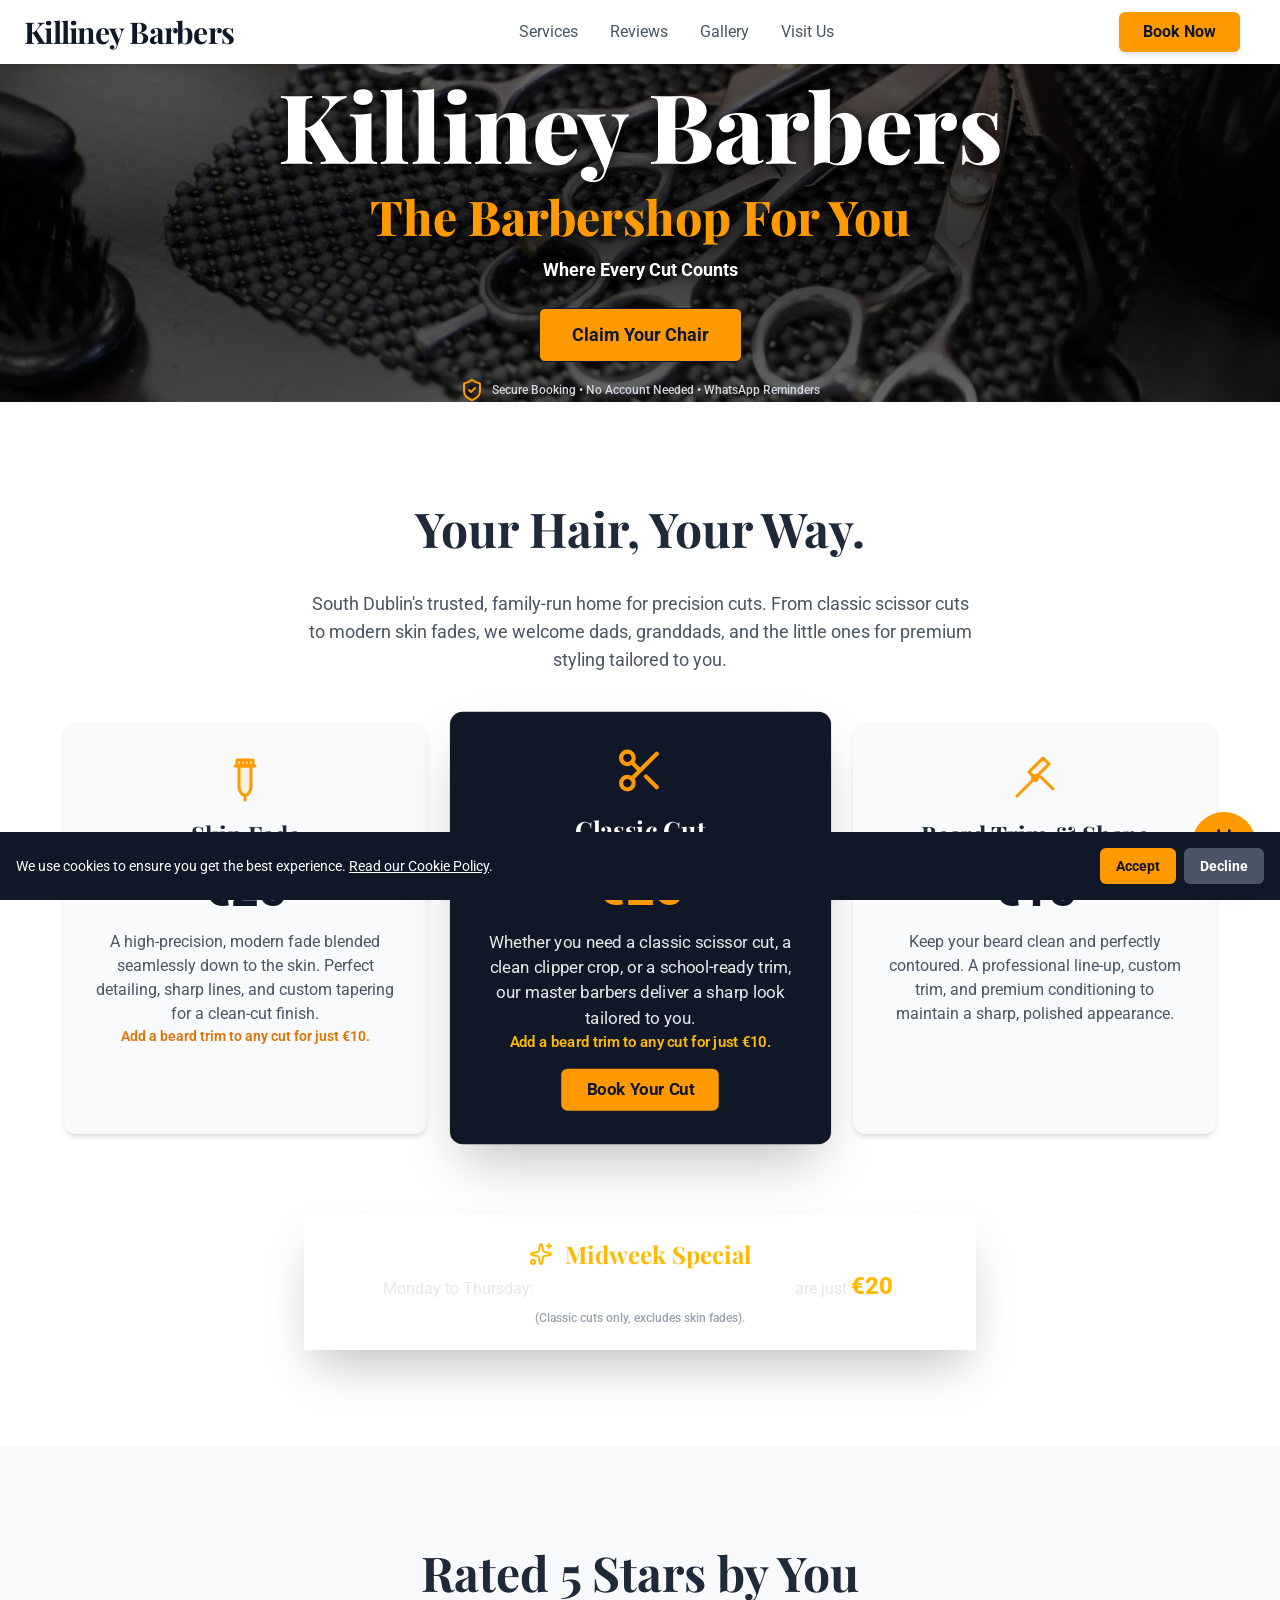
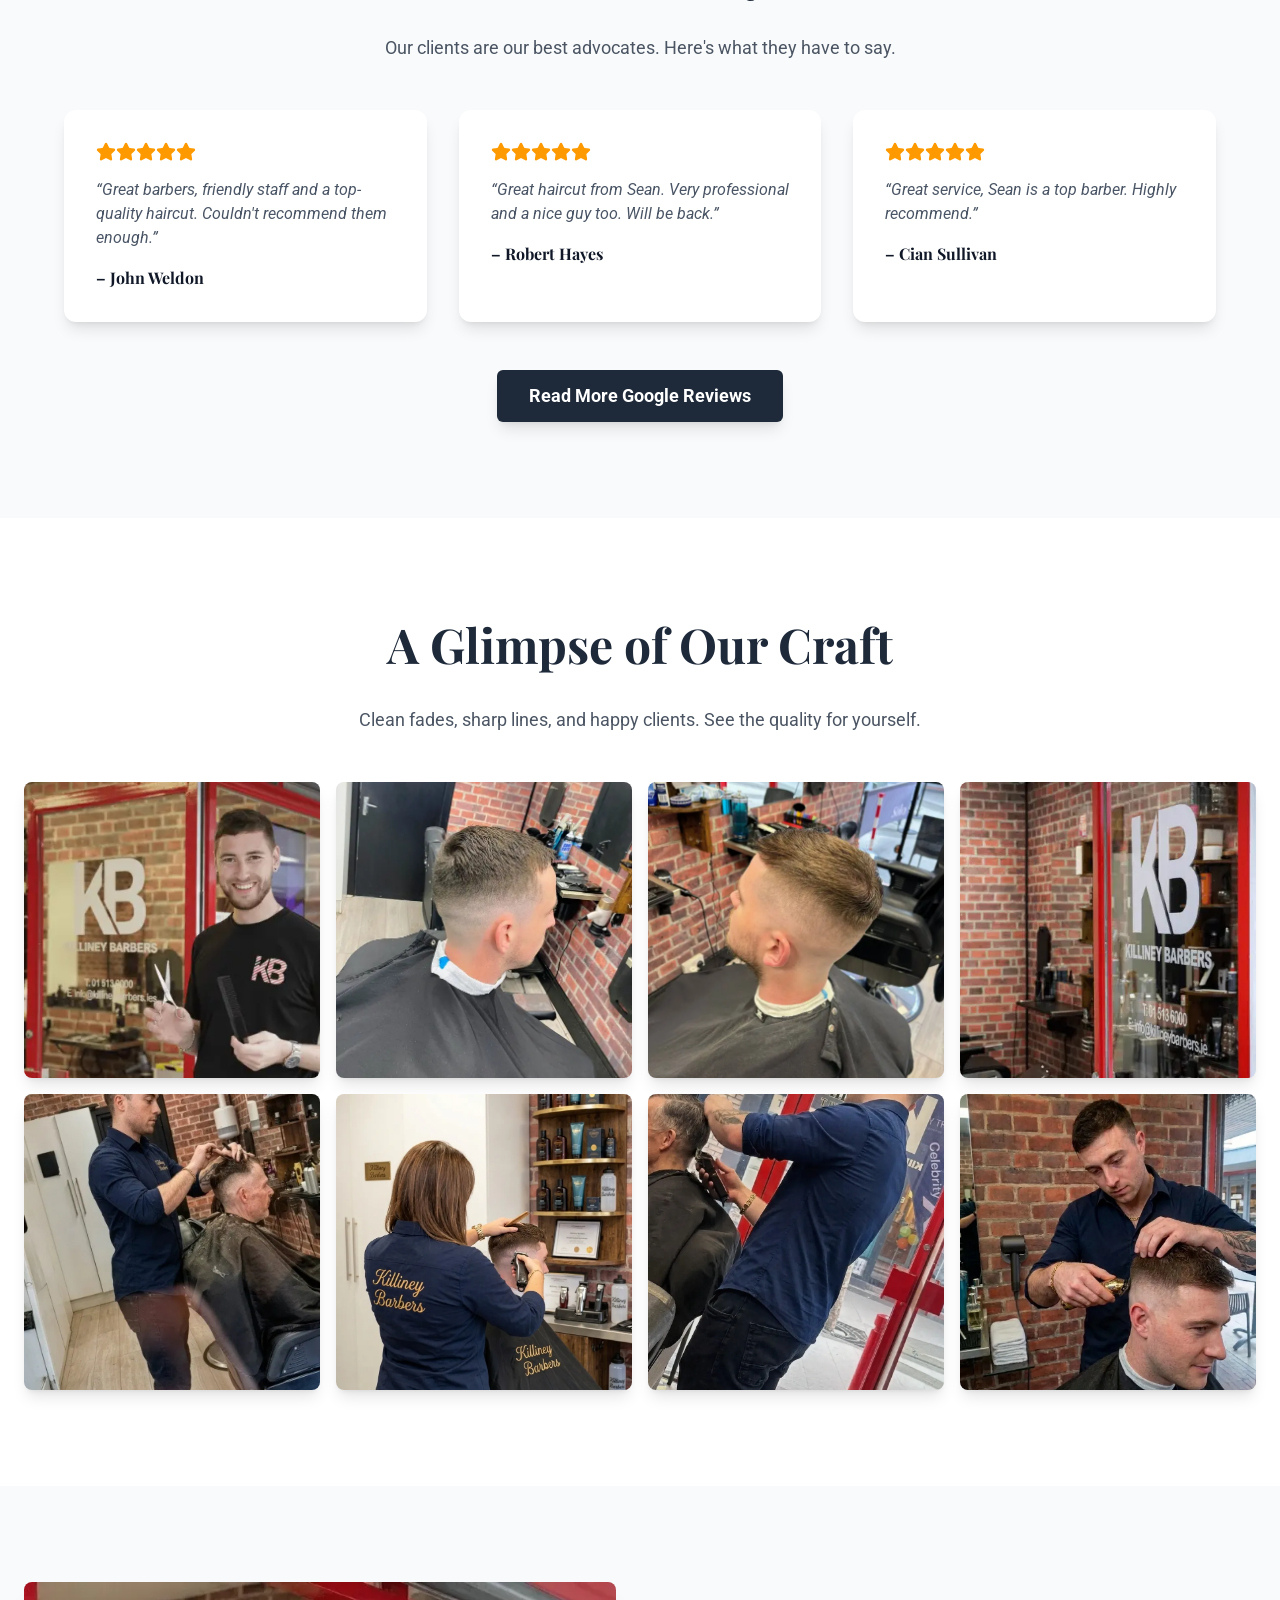
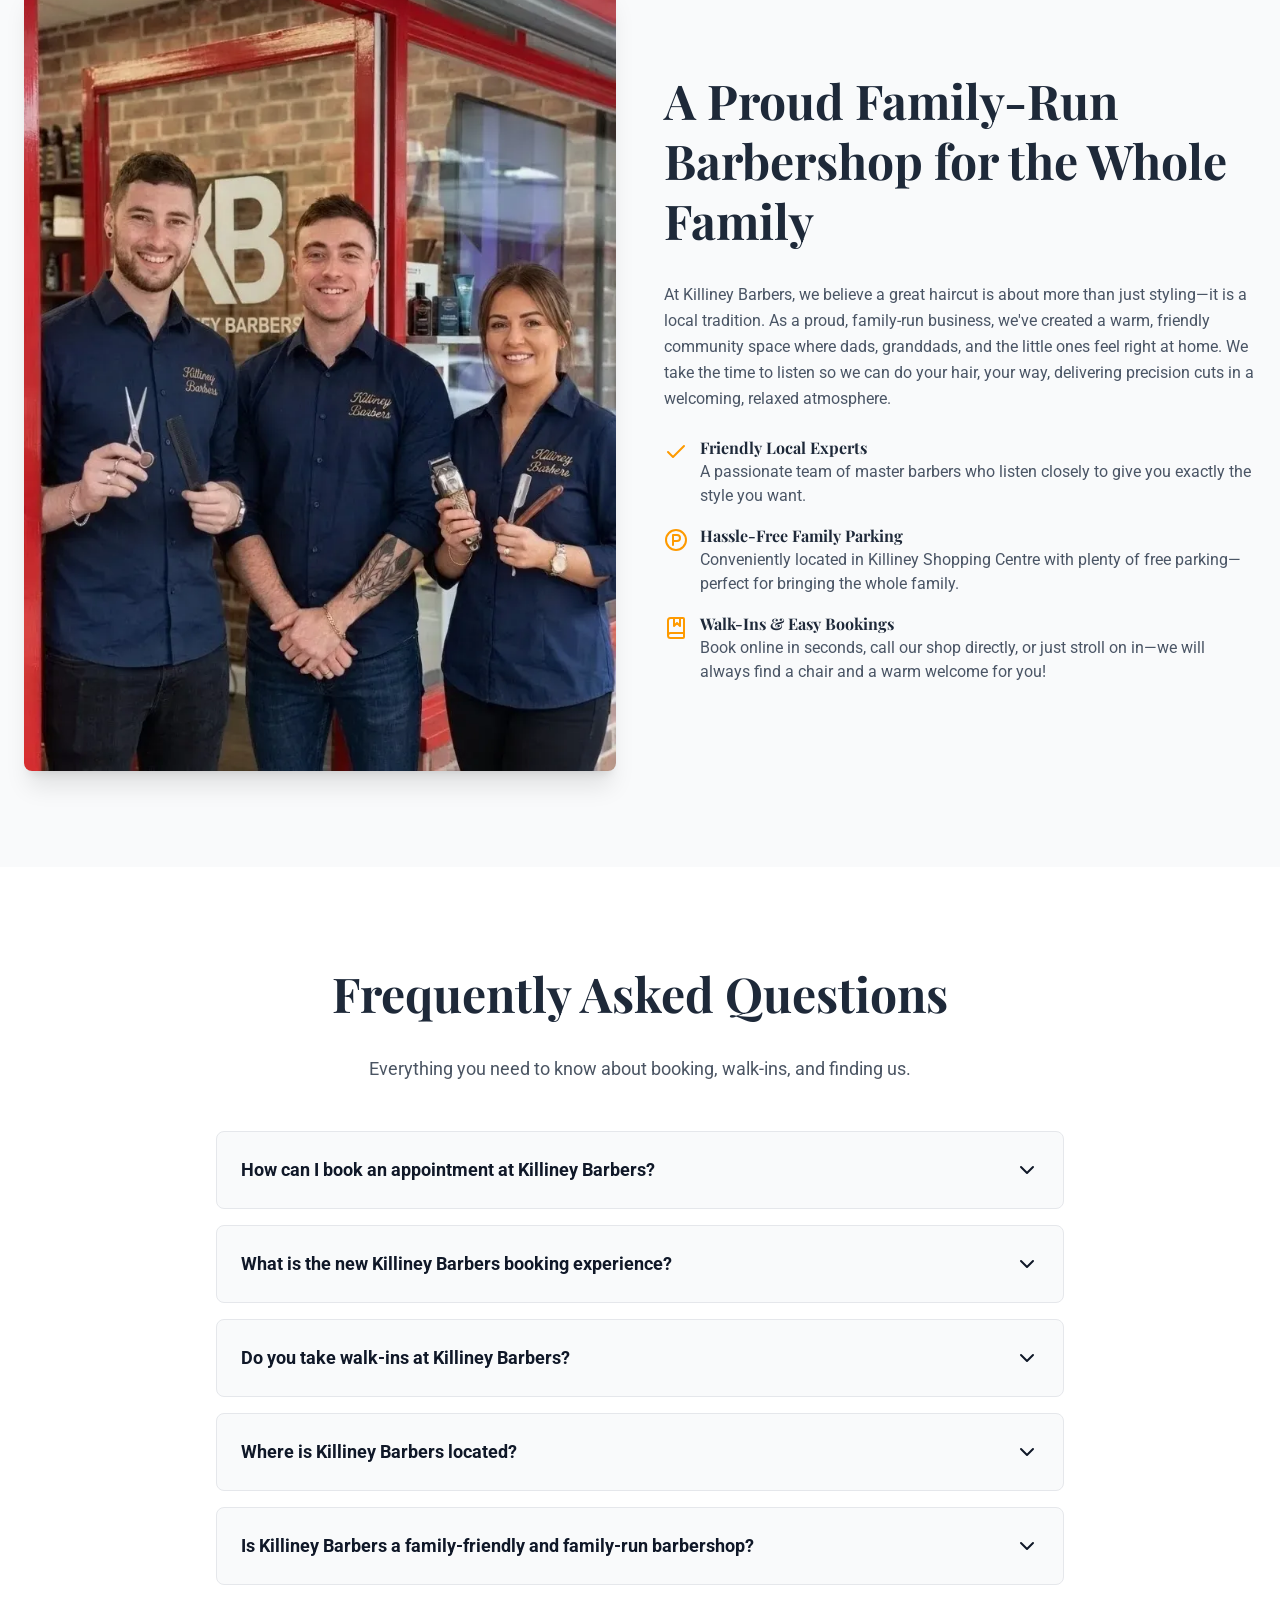
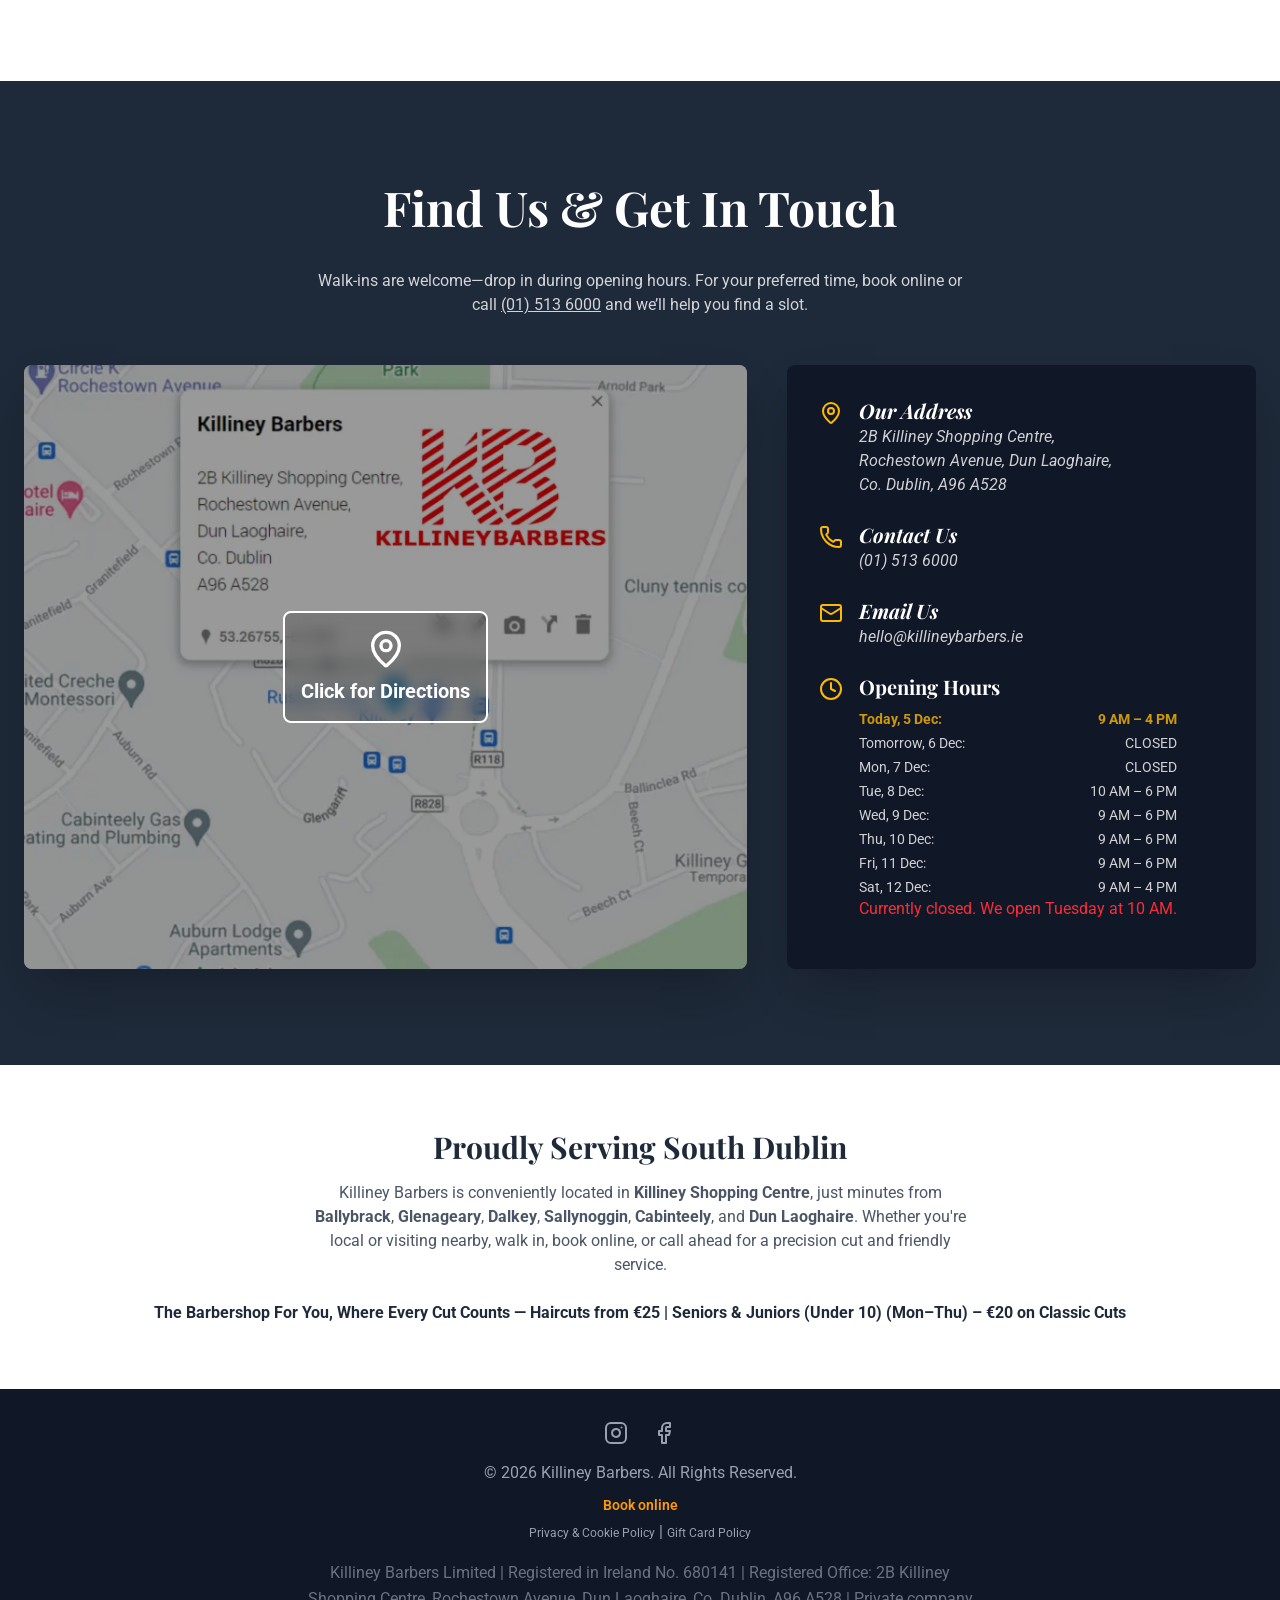
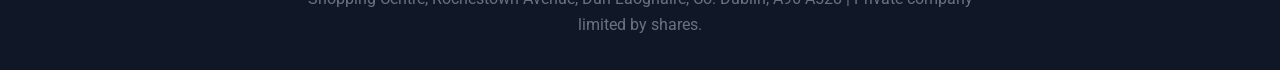
==== index.html @ 841d00dc "Add files via upload" ====
<!DOCTYPE html>
<html lang="en-IE" class="scroll-smooth">

<head>
  <meta charset="UTF-8">
  <meta name="viewport" content="width=device-width, initial-scale=1.0">
  <link rel="canonical" href="https://www.killineybarbers.ie/">

  <!-- SEO Meta Tags (optimised) -->
  <title>Killiney Barbers | Expert Barber in South Dublin | Book Online</title>
  <meta name="description"
    content="Killiney Barbers – expert barbers near Ballybrack, Killiney, Glenageary, Dalkey, and Dun Laoghaire. The Barbershop For You, Where Every Cut Counts. Haircuts from €25. Seniors and Juniors (under 10) just €20 Mon–Thu on classic cuts. Killiney Shopping Centre, Dun Laoghaire.">
  <meta name="keywords"
    content="barber killiney, walk in barber Dublin, book barber appointment Dublin, online barber booking, barber ballybrack, barber glenageary, barber dalkey, barbers dun laoghaire, barbers south dublin, killiney shopping centre barber, junior haircut, seniors haircut, mens cuts, skin fade, gift card">
  <meta name="author" content="Killiney Barbers">
  <meta name="robots" content="index, follow, max-image-preview:large, max-snippet:-1, max-video-preview:-1">
  <meta name="theme-color" content="#1c1917">

  <!-- Open Graph -->
  <meta property="og:title" content="Killiney Barbers | Expert Barber in South Dublin | Book Online">
  <meta property="og:description"
    content="South Dublin’s barbershop for precision cuts and sharp fades. Walk-ins welcome—book online when you want to lock in a time.">
  <meta property="og:image" content="https://www.killineybarbers.ie/images/killiney-barbers-shopfront.webp">
  <meta property="og:url" content="https://www.killineybarbers.ie/">
  <meta property="og:type" content="website">
  <meta property="og:locale" content="en_IE">
  <meta property="og:site_name" content="Killiney Barbers">

  <!-- Twitter / X -->
  <meta name="twitter:card" content="summary_large_image">
  <meta name="twitter:title" content="Killiney Barbers | Expert Barber in South Dublin">
  <meta name="twitter:description"
    content="Walk-ins welcome. Book online in seconds. Expert barbers at Killiney Shopping Centre—Ballybrack, Glenageary, Dalkey, Dun Laoghaire &amp; South Dublin.">
  <meta name="twitter:image" content="https://www.killineybarbers.ie/images/killiney-barbers-shopfront.webp">

  <!-- Favicon -->
  <link rel="icon" href="/favicon.ico" type="image/x-icon">

  <!-- Tailwind CSS -->
  <link rel="stylesheet" href="/css/style.css">

  <!-- Google Fonts -->
  <link rel="preconnect" href="https://fonts.googleapis.com">
  <link rel="preconnect" href="https://fonts.gstatic.com" crossorigin>
  <link rel="preload" as="style"
    href="https://fonts.googleapis.com/css2?family=Playfair+Display:wght@700;800&family=Roboto:wght@400;500;700&display=swap">
  <link rel="stylesheet"
    href="https://fonts.googleapis.com/css2?family=Playfair+Display:wght@700;800&family=Roboto:wght@400;500;700&display=swap"
    media="print" onload="this.media='all'">
  <noscript>
    <link rel="stylesheet"
      href="https://fonts.googleapis.com/css2?family=Playfair+Display:wght@700;800&family=Roboto:wght@400;500;700&display=swap">
  </noscript>

  <!-- Lucide Icons v0.544.0 (self-hosted; matches unpkg bundle) -->
  <script src="/js/lucide.min.js" defer></script>

  <!-- GA init moved to external JS for better security -->
  <script src="/js/analytics.js" defer></script>

  <script type="application/ld+json">
{
"@context": "https://schema.org",
"@type": "BarberShop",
"name": "Killiney Barbers",
"image": "https://www.killineybarbers.ie/images/killiney-barbers-shopfront.webp",
"@id": "https://www.killineybarbers.ie/#barbershop",
"url": "https://www.killineybarbers.ie/",
"telephone": "+35315136000",
"priceRange": "€",
"aggregateRating": {
  "@type": "AggregateRating",
  "ratingValue": "5.0",
  "reviewCount": "3"
},
"review": [
  {
    "@type": "Review",
    "author": { "@type": "Person", "name": "John Weldon" },
    "reviewRating": { "@type": "Rating", "ratingValue": "5" },
    "reviewBody": "Great barbers, friendly staff and a top-quality haircut. Couldn't recommend them enough."
  },
  {
    "@type": "Review",
    "author": { "@type": "Person", "name": "Robert Hayes" },
    "reviewRating": { "@type": "Rating", "ratingValue": "5" },
    "reviewBody": "Great haircut from Sean. Very professional and a nice guy too. Will be back."
  },
  {
    "@type": "Review",
    "author": { "@type": "Person", "name": "Cian Sullivan" },
    "reviewRating": { "@type": "Rating", "ratingValue": "5" },
    "reviewBody": "Great service, Sean is a top barber. Highly recommend."
  }
],
"sameAs": [
  "https://www.instagram.com/killineybarbers/",
  "https://www.facebook.com/killineybarbers/"
],
"address": {
"@type": "PostalAddress",
"streetAddress": "2B Killiney Shopping Centre, Rochestown Avenue",
"addressLocality": "Dun Laoghaire",
"addressRegion": "Co. Dublin",
"postalCode": "A96 A528",
"addressCountry": "IE"
},
"geo": {
"@type": "GeoCoordinates",
"latitude": 53.2675603,
"longitude": -6.1353275
},
"areaServed": [
{ "@type": "Place", "name": "Killiney" },
{ "@type": "Place", "name": "Ballybrack" },
{ "@type": "Place", "name": "Glenageary" },
{ "@type": "Place", "name": "Dalkey" },
{ "@type": "Place", "name": "Sallynoggin" },
{ "@type": "Place", "name": "Cabinteely" },
{ "@type": "Place", "name": "Dun Laoghaire" }
],
"openingHoursSpecification": [
{
"@type": "OpeningHoursSpecification",
"dayOfWeek": ["Tuesday", "Wednesday", "Thursday"],
"opens": "09:00",
"closes": "18:00"
},
{
"@type": "OpeningHoursSpecification",
"dayOfWeek": "Friday",
"opens": "09:00",
"closes": "18:00"
},
{
"@type": "OpeningHoursSpecification",
"dayOfWeek": "Saturday",
"opens": "09:00",
"closes": "16:00"
}
]
}
</script>

  <script type="application/ld+json">
{
"@context": "https://schema.org",
"@type": "WebSite",
"name": "Killiney Barbers",
"url": "https://www.killineybarbers.ie/",
"description": "Barbershop in Killiney Shopping Centre, Dun Laoghaire. Walk-ins welcome; book online for haircuts and beard trims across South Dublin.",
"publisher": { "@id": "https://www.killineybarbers.ie/#barbershop" },
"potentialAction": {
  "@type": "ReserveAction",
  "target": {
    "@type": "EntryPoint",
    "urlTemplate": "https://book.killineybarbers.ie/",
    "actionPlatform": [
      "http://schema.org/DesktopWebPlatform",
      "http://schema.org/MobileWebPlatform"
    ]
  },
  "result": { "@type": "Reservation", "name": "Barber appointment at Killiney Barbers" }
}
}
</script>

  <script type="application/ld+json">
{
"@context": "https://schema.org",
"@type": "FAQPage",
"mainEntity": [
{
"@type": "Question",
"name": "How can I book an appointment at Killiney Barbers?",
"acceptedAnswer": {
"@type": "Answer",
"text": "Use our online booking system at book.killineybarbers.ie to pick a time and service in a few taps, call (01) 513 6000, or walk in during opening hours—we welcome walk-ins and will fit you in when we can; booking ahead is best for busy times."
}
},
{
"@type": "Question",
"name": "Do you take walk-ins at Killiney Barbers?",
"acceptedAnswer": {
"@type": "Answer",
"text": "Yes. Walk-ins are welcome during our opening hours. We recommend booking online or by phone if you want a specific time, especially at peak times."
}
},
{
"@type": "Question",
"name": "What is the new Killiney Barbers booking experience?",
"acceptedAnswer": {
"@type": "Answer",
"text": "Don’t just book a time—book a team. Our new, secure booking system is built for speed: no accounts, no passwords, and no hassle. Just pick your services, and we’ll coordinate our staff so your whole group starts together. Stay in the loop with instant WhatsApp reminders. No more sitting on the bench—get in, get finished, and get back to your day."
}
},
{
"@type": "Question",
"name": "Where is Killiney Barbers located?",
"acceptedAnswer": {
"@type": "Answer",
"text": "We are located at 2B Killiney Shopping Centre, Rochestown Avenue, Dun Laoghaire, Co. Dublin, A96 A528"
}
},
{
"@type": "Question",
"name": "Is Killiney Barbers a family-friendly and family-run barbershop?",
"acceptedAnswer": {
"@type": "Answer",
"text": "Absolutely! Killiney Barbers is a proud, family-run, family-friendly local barbershop in South Dublin welcoming all generations—from toddlers getting their very first haircut to kids, teens, dads, and granddads. We do your hair, your way, in a warm, welcoming community atmosphere with high-energy friendly service."
}
}
]
}
</script>

  <style>
    body {
      font-family: 'Roboto', sans-serif;
    }

    h1,
    h2,
    h3,
    h4,
    .font-display {
      font-family: 'Playfair Display', serif;
    }

    .fade-in-section {
      opacity: 0;
      transform: translateY(20px);
      transition: opacity 0.6s ease-out, transform 0.6s ease-out;
    }

    .fade-in-section.is-visible {
      opacity: 1;
      transform: translateY(0);
    }

    .section-heading {
      font-weight: 700;
      margin-bottom: 1.5rem;
      line-height: 1.25;
    }

    .section-subheading {
      font-size: 1.125rem;
      line-height: 1.75rem;
      color: #4b5563;
      max-width: 42rem;
      margin-inline: auto;
      margin-bottom: 3rem;
    }

    @media (min-width: 640px) {
      .sm\:max-w-md {
        max-width: 28rem !important;
      }

      .sm\:items-start {
        align-items: flex-start !important;
      }

      .sm\:pt-12 {
        padding-top: 3rem !important;
      }

      .sm\:rounded-2xl {
        border-radius: 1rem !important;
      }

      .sm\:p-4 {
        padding: 1rem !important;
      }
    }

    /* Bulletproof Fallbacks for Missing Tailwind Utilities */
    .p-4 {
      padding: 1rem !important;
    }

    .p-5 {
      padding: 1.25rem !important;
    }

    .p-6 {
      padding: 1.5rem !important;
    }

    .gap-2 {
      gap: 0.5rem !important;
    }

    .gap-x-2 {
      column-gap: 0.5rem !important;
    }

    .gap-3 {
      gap: 0.75rem !important;
    }

    .mb-1\.5 {
      margin-bottom: 0.375rem !important;
    }

    .mb-4 {
      margin-bottom: 1rem !important;
    }

    .mb-5 {
      margin-bottom: 1.25rem !important;
    }

    .mt-4 {
      margin-top: 1rem !important;
    }

    .pt-4 {
      padding-top: 1rem !important;
    }

    .rounded-xl {
      border-radius: 0.75rem !important;
    }

    .rounded-2xl {
      border-radius: 1rem !important;
    }

    /* Pure Floating Centered Modal - No Edge Docking */
    #booking-modal-scroll {
      display: flex;
      align-items: flex-start;
      justify-content: center;
      padding: 1.5rem;
      min-height: 100vh;
    }

    #booking-modal-content {
      width: 100%;
      max-width: 440px;
      border-radius: 1.25rem;
      background: white;
      overflow: hidden;
      transform: translateZ(0);
      margin: auto;
      border: 1px solid rgba(0, 0, 0, 0.08);
      box-shadow: 0 25px 50px -12px rgba(0, 0, 0, 0.15);
    }

    @media (min-width: 768px) {
      .section-heading {
        margin-bottom: 2rem;
      }

      .md\:order-1 {
        order: 1;
      }

      .md\:order-2 {
        order: 2;
      }

      .md\:order-3 {
        order: 3;
      }
    }

    .shimmer-effect::after {
      content: '';
      position: absolute;
      top: 0;
      left: 0;
      width: 50%;
      height: 100%;
      background: linear-gradient(to right, rgba(255, 255, 255, 0) 0%, rgba(255, 255, 255, 0.4) 50%, rgba(255, 255, 255, 0) 100%);
      animation: shimmer 2.5s infinite;
      z-index: 1;
    }

    @keyframes shimmer {
      0% {
        transform: translateX(-100%) skewX(-15deg);
      }

      100% {
        transform: translateX(250%) skewX(-15deg);
      }
    /* Running Border Light Animation for Midweek Special */
    .running-border-container {
      position: relative;
      overflow: hidden;
      border-radius: 0.75rem;
      padding: 1.5px; /* Border thickness */
      background: rgba(255, 255, 255, 0.05);
    }

    .running-border-container::before {
      content: '';
      position: absolute;
      width: 250%;
      height: 250%;
      background: conic-gradient(
        from 0deg, 
        transparent 30%, 
        #f59e0b 50%, 
        transparent 70%
      );
      top: -75%;
      left: -75%;
      animation: rotate-border-light 3s linear infinite;
      z-index: 0;
    }

    .running-border-content {
      position: relative;
      z-index: 10;
      background: #1f2937; /* bg-gray-800 matches solid card style */
      border-radius: 10px; /* Slightly smaller than rounded-xl */
      width: 100%;
      height: 100%;
    }

    @keyframes rotate-border-light {
      0% {
        transform: rotate(0deg);
      }
      100% {
        transform: rotate(360deg);
      }
    }
  </style>
</head>

<body class="bg-gray-50 text-gray-800 antialiased">

  <!-- ANNOUNCEMENT BANNER: To enable, remove the 'hidden' class from the div below. -->
  <div id="announcement-banner"
    class="hidden relative overflow-hidden bg-amber-400 text-gray-900 text-center p-3 font-bold shimmer-effect"
    data-nosnippet>
    <div class="relative z-10 flex items-center justify-center gap-x-3">
      <i data-lucide="sparkles" class="w-5 h-5"></i>
      <p>Notice:</p>
      <i data-lucide="sparkles" class="w-5 h-5"></i>
    </div>
  </div>

  <!-- Header -->
  <header class="bg-white/90 backdrop-blur-lg sticky top-0 z-40 shadow-md">
    <div class="container mx-auto px-6 py-3 flex justify-between items-center">
      <a href="/" class="text-3xl font-bold font-display text-gray-900 tracking-tight">Killiney Barbers</a>
      <nav class="hidden md:flex items-center space-x-8" aria-label="Main Navigation">
        <a href="#services" class="text-gray-600 hover:text-amber-500 transition-colors duration-300">Services</a>
        <a href="#testimonials" class="text-gray-600 hover:text-amber-500 transition-colors duration-300">Reviews</a>
        <a href="#gallery" class="text-gray-600 hover:text-amber-500 transition-colors duration-300">Gallery</a>
        <a href="#contact" class="text-gray-600 hover:text-amber-500 transition-colors duration-300">Visit Us</a>
      </nav>
      <div class="flex items-center space-x-4">
        <button
          class="js-open-booking-modal hidden sm:block bg-amber-500 text-gray-900 font-bold py-2 px-6 rounded-md hover:bg-amber-400 transition-colors duration-300 shadow-md hover:shadow-lg transform hover:scale-105">
          Book Now
        </button>
        <button id="mobile-menu-button" aria-label="Toggle mobile menu"
          class="md:hidden p-2 rounded-md text-gray-700 hover:bg-gray-100 focus:outline-none">
          <i data-lucide="menu" class="w-6 h-6"></i>
        </button>
      </div>
    </div>
    <nav id="mobile-menu" class="hidden md:hidden px-6 pb-4" aria-label="Mobile Navigation">
      <a href="#services" class="block py-2 text-gray-600 hover:text-amber-500">Services</a>
      <a href="#testimonials" class="block py-2 text-gray-600 hover:text-amber-500">Reviews</a>
      <a href="#gallery" class="block py-2 text-gray-600 hover:text-amber-500">Gallery</a>
      <a href="#contact" class="block py-2 text-gray-600 hover:text-amber-500">Visit Us</a>
      <button
        class="js-open-booking-modal w-full mt-4 text-center bg-amber-500 text-gray-900 font-bold py-2 px-6 rounded-md hover:bg-amber-400 transition-colors">
        Book an Appointment
      </button>
    </nav>
  </header>

  <main>
    <!-- Hero Section -->
    <section id="hero"
      class="relative h-[75vh] min-h-[480px] md:h-[90vh] md:min-h-[600px] text-white flex items-center justify-center overflow-hidden">
      <img src="/images/killiney-barbers-tools.webp" alt="Professional barber tools at Killiney Barbers, South Dublin"
        width="1920" height="1080" fetchpriority="high" decoding="async"
        class="absolute inset-0 w-full h-full object-cover" />
      <!-- Dual-layer background overlay for high-contrast legibility -->
      <div class="absolute inset-0 bg-black/60"></div>
      <div class="absolute inset-0 bg-gradient-to-t from-black/90 via-black/50 to-transparent"></div>
      <div class="relative text-center z-10 px-4">
        <h1 class="text-5xl md:text-7xl lg:text-8xl font-extrabold font-display leading-tight mb-4 text-shadow-lg" style="text-shadow: 0 4px 16px rgba(0, 0, 0, 0.95);">
          <span class="block text-white">Killiney Barbers</span>
          <span class="block text-3xl md:text-5xl lg:text-6xl text-amber-500 mt-2 md:mt-4">The Barbershop For You</span>
        </h1>
        <p
          class="text-lg sm:text-xl md:text-2xl font-bold uppercase tracking-[0.2em] text-white max-w-2xl mx-auto mb-6 md:mb-8 px-2 lg:px-0" style="text-shadow: 0 2px 10px rgba(0, 0, 0, 0.95);">
          Where Every Cut Counts
        </p>
        <div class="flex flex-col items-center gap-2">
          <button
            class="js-open-booking-modal bg-amber-500 text-gray-900 font-bold py-3 px-8 rounded-md hover:bg-amber-400 transition-all duration-300 transform hover:scale-105 shadow-lg text-lg border border-amber-400/20">
            Claim Your Chair
          </button>
          <div
            class="flex flex-wrap items-center justify-center gap-2 text-xs md:text-sm text-gray-300 mt-2 font-medium text-center">
            <i data-lucide="shield-check" class="w-4 h-4 text-amber-500"></i>
            <span>Secure Booking &bull; No Account Needed &bull; WhatsApp Reminders</span>
          </div>
        </div>
      </div>
    </section>

    <!-- Services Section -->
    <section id="services" class="py-24 bg-white">
      <div class="container mx-auto px-6 text-center">
        <div class="fade-in-section">
          <h2 class="section-heading text-4xl md:text-5xl">Your Hair, Your Way.</h2>
          <p class="section-subheading text-gray-600 max-w-2xl mx-auto mb-12">
            South Dublin's trusted, family-run home for precision cuts. From classic scissor cuts to modern skin fades, we welcome dads, granddads, and the little ones for premium styling tailored to you.
          </p>
        </div>
        <div class="grid grid-cols-1 md:grid-cols-2 lg:grid-cols-3 gap-8 max-w-6xl mx-auto mt-6">
          <!-- Any Cut, Any Style Card (Featured) - first in DOM so it's top on mobile -->
          <div
            class="fade-in-section bg-gray-900 text-white p-8 rounded-xl shadow-2xl scale-105 relative overflow-hidden group md:order-2">
            <i data-lucide="scissors" class="w-12 h-12 text-amber-500 mx-auto mb-4"></i>
            <h3 class="text-2xl font-bold mb-4">Classic Cut</h3>
            <p class="text-5xl font-extrabold mb-4 text-amber-500">€25</p>
            <p class="opacity-90 mb-3">Whether you need a classic scissor cut, a clean clipper crop, or a school-ready trim, our master barbers deliver a sharp look tailored to you.</p>
            <p class="text-amber-400 font-semibold text-sm mb-4">Add a beard trim to any cut for just €10.</p>
            <button
              class="js-open-booking-modal inline-block bg-amber-500 text-gray-900 font-bold py-2 px-6 rounded-md hover:bg-amber-400 group-hover:scale-105 transition-all duration-300">Book
              Your Cut</button>
          </div>

          <!-- Skin Fade Card -->
          <div
            class="fade-in-section bg-gray-50 p-8 rounded-xl shadow-md hover:shadow-2xl hover:-translate-y-2 transition-all duration-300 md:order-1">
            <svg xmlns="http://www.w3.org/2000/svg" viewBox="0 0 24 24" fill="none" stroke="currentColor" stroke-width="1.5" stroke-linecap="round" stroke-linejoin="round" class="w-12 h-12 text-amber-500 mx-auto mb-4" aria-hidden="true">
              <path d="M9 3h6M7 6h10M8 3v3M10 3v3M12 3v3M14 3v3M16 3v3" />
              <path d="M9 6v10c0 1.5.5 3 1.5 4l.5.5h2l.5-.5c1-1 1.5-2.5 1.5-4V6H9z" fill="currentColor" fill-opacity="0.1" />
              <path d="M12 20.5V23" />
            </svg>
            <h3 class="text-2xl font-bold mb-4">Skin Fade</h3>
            <p class="text-5xl font-extrabold text-gray-900 mb-4">€25</p>
            <p class="text-gray-600 mb-3">A high-precision, modern fade blended seamlessly down to the skin. Perfect detailing, sharp lines, and custom tapering for a clean-cut finish.</p>
            <p class="text-amber-600 font-semibold text-sm mb-4">Add a beard trim to any cut for just €10.</p>
          </div>

          <!-- Beard Trim Card -->
          <div
            class="fade-in-section bg-gray-50 p-8 rounded-xl shadow-md hover:shadow-2xl hover:-translate-y-2 transition-all duration-300 md:order-3">
            <svg xmlns="http://www.w3.org/2000/svg" viewBox="0 0 24 24" fill="none" stroke="currentColor" stroke-width="1.5" stroke-linecap="round" stroke-linejoin="round" class="w-12 h-12 text-amber-500 mx-auto mb-4" aria-hidden="true">
              <path d="M3 21l9-9c1-1 2.5-1 3.5 0l5.5 5.5" />
              <path d="M12 12l7-7-3-3-7 7z" fill="currentColor" fill-opacity="0.1" />
              <circle cx="12" cy="12" r="1.2" fill="currentColor" />
            </svg>
            <h3 class="text-2xl font-bold mb-4">Beard Trim & Shape</h3>
            <p class="text-5xl font-extrabold text-gray-900 mb-4">€15</p>
            <p class="text-gray-600">Keep your beard clean and perfectly contoured. A professional line-up, custom trim, and premium conditioning to maintain a sharp, polished appearance.</p>
          </div>
        </div>

        <div class="running-border-container max-w-2xl mx-auto mt-20 fade-in-section shadow-2xl">
          <div class="running-border-content text-gray-100 p-6 md:p-8">
            <div class="flex items-center justify-center gap-x-3 mb-3">
              <i data-lucide="sparkles" class="w-6 h-6 text-amber-400"></i>
              <h4 class="font-bold text-2xl text-amber-400 font-display">Midweek Special</h4>
            </div>
            <p class="text-center text-gray-200 text-base md:text-lg leading-relaxed">
              Monday to Thursday: <strong class="text-white font-bold">Seniors (65+) & Juniors (Under 10)</strong> are just <strong class="text-amber-400 text-2xl font-extrabold ml-1">€20</strong>.
            </p>
            <p class="text-center text-gray-400 text-xs mt-2 font-medium">
              (Classic cuts only, excludes skin fades).
            </p>
          </div>
        </div>

      </div>
    </section>

    <!-- Testimonials Section -->
    <section id="testimonials" class="py-24 bg-gray-50">
      <div class="container mx-auto px-6 text-center">
        <div class="fade-in-section">
          <h2 class="section-heading text-4xl md:text-5xl">Rated 5 Stars by You</h2>
          <p class="section-subheading">Our clients are our best advocates. Here's what they have to say.</p>
        </div>
        <div class="grid gap-8 md:grid-cols-2 lg:grid-cols-3 max-w-6xl mx-auto">
          <div class="fade-in-section bg-white p-8 rounded-xl shadow-lg text-left">
            <div class="flex text-amber-500 mb-4"><i data-lucide="star" class="w-5 h-5 fill-current"></i><i
                data-lucide="star" class="w-5 h-5 fill-current"></i><i data-lucide="star"
                class="w-5 h-5 fill-current"></i><i data-lucide="star" class="w-5 h-5 fill-current"></i><i
                data-lucide="star" class="w-5 h-5 fill-current"></i></div>
            <p class="text-gray-600 mb-4 italic">“Great barbers, friendly staff and a top-quality haircut. Couldn't
              recommend them enough.”</p>
            <h3 class="font-bold text-gray-900">– John Weldon</h3>
          </div>
          <div class="fade-in-section bg-white p-8 rounded-xl shadow-lg text-left" style="transition-delay: 150ms;">
            <div class="flex text-amber-500 mb-4"><i data-lucide="star" class="w-5 h-5 fill-current"></i><i
                data-lucide="star" class="w-5 h-5 fill-current"></i><i data-lucide="star"
                class="w-5 h-5 fill-current"></i><i data-lucide="star" class="w-5 h-5 fill-current"></i><i
                data-lucide="star" class="w-5 h-5 fill-current"></i></div>
            <p class="text-gray-600 mb-4 italic">“Great haircut from Sean. Very professional and a nice guy too. Will be
              back.”</p>
            <h3 class="font-bold text-gray-900">– Robert Hayes</h3>
          </div>
          <div class="fade-in-section bg-white p-8 rounded-xl shadow-lg text-left" style="transition-delay: 300ms;">
            <div class="flex text-amber-500 mb-4"><i data-lucide="star" class="w-5 h-5 fill-current"></i><i
                data-lucide="star" class="w-5 h-5 fill-current"></i><i data-lucide="star"
                class="w-5 h-5 fill-current"></i><i data-lucide="star" class="w-5 h-5 fill-current"></i><i
                data-lucide="star" class="w-5 h-5 fill-current"></i></div>
            <p class="text-gray-600 mb-4 italic">“Great service, Sean is a top barber. Highly recommend.”</p>
            <h3 class="font-bold text-gray-900">– Cian Sullivan</h3>
          </div>
        </div>
        <div class="mt-12 fade-in-section">
          <a href="https://www.google.com/search?q=killiney+barbers&oq=killiney+barbers#lrd=0x48672a912d08a073:0x8cb6177265910166,1,,,"
            target="_blank" rel="noopener noreferrer"
            class="inline-block bg-gray-800 text-white font-bold py-3 px-8 rounded-md hover:bg-gray-700 transition-all duration-300 transform hover:scale-105 shadow-lg text-lg">
            Read More Google Reviews
          </a>
        </div>
      </div>
    </section>

    <!-- Gallery Section -->
    <section id="gallery" class="py-24 bg-white">
      <div class="container mx-auto px-6 text-center">
        <div class="fade-in-section">
          <h2 class="section-heading text-4xl md:text-5xl">A Glimpse of Our Craft</h2>
          <p class="section-subheading">Clean fades, sharp lines, and happy clients. See the quality for yourself.</p>
        </div>
        <div class="grid grid-cols-2 md:grid-cols-4 gap-4">
          <a href="#" class="fade-in-section block overflow-hidden rounded-lg shadow-lg group"><img
              src="/images/killiney-barbers-sean.webp"
              alt="Man getting a sharp skin fade at Killiney Barbers near Ballybrack in Killiney Shopping Centre"
              width="1024" height="1024" loading="lazy"
              class="w-full h-full object-cover aspect-square group-hover:scale-105 transition-transform duration-300"></a>
          <a href="#" class="fade-in-section block overflow-hidden rounded-lg shadow-lg group"
            style="transition-delay: 100ms;"><img src="/images/killiney-barbers-skin-fade.webp"
              alt="Close-up of a precision beard trim and line-up" width="1024" height="1024" loading="lazy"
              class="w-full h-full object-cover aspect-square group-hover:scale-105 transition-transform duration-300"></a>
          <a href="#" class="fade-in-section block overflow-hidden rounded-lg shadow-lg group"
            style="transition-delay: 200ms;"><img src="/images/killiney-barbers-team-sharp-fade.webp"
              alt="Classic men's scissor cut styled to perfection" width="1024" height="1024" loading="lazy"
              class="w-full h-full object-cover aspect-square group-hover:scale-105 transition-transform duration-300"></a>
          <a href="#" class="fade-in-section block overflow-hidden rounded-lg shadow-lg group"
            style="transition-delay: 300ms;"><img src="/images/killiney-barbers-door.webp"
              alt="The stylish and welcoming interior of Killiney Barbers shop" width="1024" height="1024"
              loading="lazy"
              class="w-full h-full object-cover aspect-square group-hover:scale-105 transition-transform duration-300"></a>
          <a href="#" class="fade-in-section block overflow-hidden rounded-lg shadow-lg group"
            style="transition-delay: 100ms;"><img src="/images/barber-scissor-cut-profile.webp"
              alt="Master barber performing a precise scissor haircut and detailing at Killiney Barbers"
              width="1024" height="1024" loading="lazy"
              class="w-full h-full object-cover aspect-square group-hover:scale-105 transition-transform duration-300"></a>
          <a href="#" class="fade-in-section block overflow-hidden rounded-lg shadow-lg group"
            style="transition-delay: 200ms;"><img src="/images/female-barber-haircut-back-logo.webp"
              alt="Professional female barber styling a classic men's haircut at Killiney Barbers"
              width="1024" height="1024" loading="lazy"
              class="w-full h-full object-cover aspect-square group-hover:scale-105 transition-transform duration-300"></a>
          <a href="#" class="fade-in-section block overflow-hidden rounded-lg shadow-lg group"
            style="transition-delay: 300ms;"><img src="/images/master-barber-clippers-action~2.webp"
              alt="Professional barber detailing hair using clippers in Killiney Barbers shop"
              width="1024" height="1024" loading="lazy"
              class="w-full h-full object-cover aspect-square group-hover:scale-105 transition-transform duration-300"></a>
          <a href="#" class="fade-in-section block overflow-hidden rounded-lg shadow-lg group"
            style="transition-delay: 400ms;"><img src="/images/master-barber-haircut-fade~2.webp"
              alt="Clean men's fade haircut and hair styling session in progress at Killiney Barbers"
              width="1024" height="1024" loading="lazy"
              class="w-full h-full object-cover aspect-square group-hover:scale-105 transition-transform duration-300"></a>
        </div>
      </div>
    </section>

    <!-- About Section -->
    <section id="about" class="py-24 bg-gray-50">
      <div class="container mx-auto px-6 grid md:grid-cols-2 gap-12 items-center">
        <div class="fade-in-section rounded-lg overflow-hidden shadow-xl"><img
            src="/images/meet-the-team-at-killiney-barbers.webp"
            alt="The friendly team of expert barbers at Killiney Barbers" width="1200" height="800" loading="lazy"
            class="w-full h-full object-cover"></div>
        <div class="fade-in-section">
          <h2 class="section-heading text-4xl md:text-5xl">A Proud Family-Run Barbershop for the Whole Family</h2>
          <p class="text-gray-600 mb-6 leading-relaxed">At Killiney Barbers, we believe a great haircut is about more than just styling—it is a local tradition. As a proud, family-run business, we've created a warm, friendly community space where dads, granddads, and the little ones feel right at home. We take the time to listen so we can do your hair, your way, delivering precision cuts in a welcoming, relaxed atmosphere.</p>
          <ul class="space-y-4">
            <li class="flex items-start"><i data-lucide="check"
                class="w-6 h-6 mr-3 text-amber-500 flex-shrink-0 mt-1"></i>
              <div>
                <h3 class="font-bold">Friendly Local Experts</h3>
                <p class="text-gray-600">A passionate team of master barbers who listen closely to give you exactly the style you want.</p>
              </div>
            </li>
            <li class="flex items-start"><i data-lucide="parking-circle"
                class="w-6 h-6 mr-3 text-amber-500 flex-shrink-0 mt-1"></i>
              <div>
                <h3 class="font-bold">Hassle-Free Family Parking</h3>
                <p class="text-gray-600">Conveniently located in Killiney Shopping Centre with plenty of free parking—perfect for bringing the whole family.</p>
              </div>
            </li>
            <li class="flex items-start"><i data-lucide="book-marked"
                class="w-6 h-6 mr-3 text-amber-500 flex-shrink-0 mt-1"></i>
              <div>
                <h3 class="font-bold">Walk-Ins & Easy Bookings</h3>
                <p class="text-gray-600">Book online in seconds, call our shop directly, or just stroll on in—we will always find a chair and a warm welcome for you!</p>
              </div>
            </li>
          </ul>
        </div>
      </div>
    </section>

    <!-- FAQ Section -->
    <section id="faq" class="py-24 bg-white">
      <div class="container mx-auto px-6 max-w-4xl">
        <div class="fade-in-section text-center mb-12">
          <h2 class="section-heading text-4xl md:text-5xl">Frequently Asked Questions</h2>
          <p class="section-subheading">Everything you need to know about booking, walk-ins, and finding us.</p>
        </div>
        <div class="space-y-4">
          <details
            class="group border border-gray-200 rounded-lg bg-gray-50 [&_summary::-webkit-details-marker]:hidden fade-in-section">
            <summary
              class="flex cursor-pointer items-center justify-between gap-1.5 p-6 text-gray-900 text-lg font-bold">
              How can I book an appointment at Killiney Barbers?
              <i data-lucide="chevron-down" class="w-6 h-6 transition duration-300 group-open:-rotate-180"></i>
            </summary>
            <div class="px-6 pb-6 text-gray-600 leading-relaxed">
              Use our online booking at book.killineybarbers.ie to pick a time and service in a few taps, call (01) 513
              6000, or walk in during opening hours—we welcome walk-ins and will fit you in when we can; booking ahead
              is best for busy times.
            </div>
          </details>

          <details
            class="group border border-gray-200 rounded-lg bg-gray-50 [&_summary::-webkit-details-marker]:hidden fade-in-section"
            style="transition-delay: 100ms;">
            <summary
              class="flex cursor-pointer items-center justify-between gap-1.5 p-6 text-gray-900 text-lg font-bold">
              What is the new Killiney Barbers booking experience?
              <i data-lucide="chevron-down" class="w-6 h-6 transition duration-300 group-open:-rotate-180"></i>
            </summary>
            <div class="px-6 pb-6 text-gray-600 leading-relaxed">
              <p class="mb-4"><strong>Don’t just book a time—book a team.</strong></p>
              <p class="mb-4">Our new, secure booking system is built for speed: no accounts, no passwords, and no
                hassle. Just pick your services, and we’ll coordinate our staff so your whole group starts together.</p>
              <p>Stay in the loop with instant WhatsApp reminders. No more sitting on the bench—get in, get finished,
                and get back to your day.</p>
            </div>
          </details>

          <details
            class="group border border-gray-200 rounded-lg bg-gray-50 [&_summary::-webkit-details-marker]:hidden fade-in-section"
            style="transition-delay: 200ms;">
            <summary
              class="flex cursor-pointer items-center justify-between gap-1.5 p-6 text-gray-900 text-lg font-bold">
              Do you take walk-ins at Killiney Barbers?
              <i data-lucide="chevron-down" class="w-6 h-6 transition duration-300 group-open:-rotate-180"></i>
            </summary>
            <div class="px-6 pb-6 text-gray-600 leading-relaxed">
              Yes. Walk-ins are welcome during our opening hours. We recommend booking online or by phone if you want a
              specific time, especially at peak times.
            </div>
          </details>

          <details
            class="group border border-gray-200 rounded-lg bg-gray-50 [&_summary::-webkit-details-marker]:hidden fade-in-section"
            style="transition-delay: 300ms;">
            <summary
              class="flex cursor-pointer items-center justify-between gap-1.5 p-6 text-gray-900 text-lg font-bold">
              Where is Killiney Barbers located?
              <i data-lucide="chevron-down" class="w-6 h-6 transition duration-300 group-open:-rotate-180"></i>
            </summary>
            <div class="px-6 pb-6 text-gray-600 leading-relaxed">
              We are located at 2B Killiney Shopping Centre, Rochestown Avenue, Dun Laoghaire, Co. Dublin, A96 A528
            </div>
          </details>

          <details
            class="group border border-gray-200 rounded-lg bg-gray-50 [&_summary::-webkit-details-marker]:hidden fade-in-section"
            style="transition-delay: 400ms;">
            <summary
              class="flex cursor-pointer items-center justify-between gap-1.5 p-6 text-gray-900 text-lg font-bold">
              Is Killiney Barbers a family-friendly and family-run barbershop?
              <i data-lucide="chevron-down" class="w-6 h-6 transition duration-300 group-open:-rotate-180"></i>
            </summary>
            <div class="px-6 pb-6 text-gray-600 leading-relaxed">
              Absolutely! Killiney Barbers is a proud, family-run, family-friendly local barbershop in South Dublin welcoming all generations—from toddlers getting their very first haircut to kids, teens, dads, and granddads. We do your hair, your way, in a warm, welcoming community atmosphere with high-energy friendly service.
            </div>
          </details>
        </div>
      </div>
    </section>

    <!-- Contact & Location Section -->
    <section id="contact" class="py-24 bg-gray-800 text-white">
      <div class="container mx-auto px-6">
        <div class="fade-in-section text-center mb-12">
          <h2 class="section-heading text-4xl md:text-5xl">Find Us & Get In Touch</h2>
          <p class="opacity-80 max-w-2xl mx-auto">Walk-ins are welcome—drop in during opening hours. For your preferred
            time, book online or call <a href="tel:+35315136000" class="underline hover:text-amber-400 transition">(01)
              513 6000</a> and we’ll help you find a slot.</p>
        </div>
        <div class="grid lg:grid-cols-5 gap-10">
          <div class="fade-in-section lg:col-span-3 rounded-lg overflow-hidden shadow-2xl h-96 lg:h-auto">
            <a href="https://maps.app.goo.gl/thNXmtHbxtofJpFbA" target="_blank"
              class="block w-full h-full relative group">
              <img src="/images/killiney-barbers-map-directions.webp" alt="Map showing location of Killiney Barbers"
                width="1200" height="800" loading="lazy" class="w-full h-full object-cover object-center">
              <div
                class="absolute inset-0 bg-black/40 group-hover:bg-black/20 transition-all duration-300 flex items-center justify-center">
                <div class="text-center text-white border-2 border-white rounded-lg p-4 backdrop-blur-sm bg-black/20">
                  <i data-lucide="map-pin" class="w-10 h-10 mx-auto mb-2"></i>
                  <p class="font-bold text-xl">Click for Directions</p>
                </div>
              </div>
            </a>
          </div>
          <div
            class="fade-in-section lg:col-span-2 bg-gray-900 p-8 rounded-lg shadow-2xl flex flex-col justify-between">
            <div>
              <address class="not-italic">
                <div class="flex items-start mb-6"><i data-lucide="map-pin"
                    class="w-6 h-6 mr-4 text-amber-400 flex-shrink-0 mt-1"></i>
                  <div>
                    <h3 class="text-xl font-bold">Our Address</h3>
                    <p class="opacity-80">2B Killiney Shopping Centre,<br>Rochestown Avenue, Dun Laoghaire,<br>Co.
                      Dublin, A96 A528</p>
                  </div>
                </div>
                <div class="flex items-start mb-6"><i data-lucide="phone"
                    class="w-6 h-6 mr-4 text-amber-400 flex-shrink-0 mt-1"></i>
                  <div>
                    <h3 class="text-xl font-bold">Contact Us</h3><a href="tel:+35315136000"
                      class="opacity-80 hover:opacity-100 hover:text-amber-400 transition">(01) 513 6000</a>
                  </div>
                </div>
                <div class="flex items-start mb-6"><i data-lucide="mail"
                    class="w-6 h-6 mr-4 text-amber-400 flex-shrink-0 mt-1"></i>
                  <div>
                    <h3 class="text-xl font-bold">Email Us</h3><a href="mailto:hello@killineybarbers.ie"
                      class="opacity-80 hover:opacity-100 hover:text-amber-400 transition">hello@killineybarbers.ie</a>
                  </div>
                </div>
              </address>
              <div class="flex items-start">
                <i data-lucide="clock" class="w-6 h-6 mr-4 text-amber-400 flex-shrink-0 mt-1"></i>
                <div>
                  <h3 class="text-xl font-bold">Opening Hours</h3>
                  <ul id="opening-hours" class="opacity-80 mt-2 space-y-1 text-sm max-w-xs mx-auto"></ul>
                  <div id="open-status" class="text-center"></div>
                  <div id="hours-notices" class="mt-4 text-xs opacity-80 space-y-1"></div>
                </div>
              </div>
            </div>
          </div>
        </div>
      </div>
    </section>
  </main>

  <section id="areas" class="py-16 bg-white text-center">
    <div class="container mx-auto px-6">
      <h2 class="text-3xl md:text-4xl font-display font-bold mb-4">Proudly Serving South Dublin</h2>
      <p class="text-gray-600 max-w-2xl mx-auto mb-6">
        Killiney Barbers is conveniently located in <strong>Killiney Shopping Centre</strong>, just minutes from
        <strong>Ballybrack</strong>, <strong>Glenageary</strong>, <strong>Dalkey</strong>, <strong>Sallynoggin</strong>,
        <strong>Cabinteely</strong>, and
        <strong>Dun Laoghaire</strong>. Whether you're local or visiting nearby, walk in, book online, or call ahead for
        a precision cut and friendly service.
      </p>
      <p class="text-amber-700 font-bold">The Barbershop For You, Where Every Cut Counts — Haircuts from €25 | Seniors & Juniors (Under 10) (Mon–Thu) – €20 on Classic Cuts</p>
    </div>
  </section>

  <!-- Footer -->
  <!-- Footer -->
  <footer class="bg-gray-900 text-gray-400">
    <div class="container mx-auto px-6 py-8 text-center">
      <div class="flex justify-center space-x-6 mb-4"><a href="https://instagram.com/killineybarbers"
          class="hover:text-amber-500 transition-colors"><span class="sr-only">Instagram</span><i
            data-lucide="instagram" class="w-6 h-6"></i></a><a href="https://facebook.com/killineybarbers"
          class="hover:text-amber-500 transition-colors"><span class="sr-only">Facebook</span><i data-lucide="facebook"
            class="w-6 h-6"></i></a></div>
      <p>&copy; <span id="year"></span> Killiney Barbers. All Rights Reserved.</p>
      <p class="mt-2"><a
          href="https://book.killineybarbers.ie/?utm_source=killineybarbers.ie&amp;utm_medium=website&amp;utm_campaign=book&amp;utm_content=footer"
          target="_blank" rel="noopener noreferrer" data-ga-location="footer"
          class="text-sm text-amber-500 hover:text-amber-400 font-semibold">Book online</a></p>
      <a href="/privacy-policy.html" class="text-xs text-gray-400 hover:text-amber-500 mt-2 inline-block">Privacy &
        Cookie Policy</a> |
      <a href="/gift-card-policy.html" class="text-xs text-gray-400 hover:text-amber-500 mt-2 inline-block">Gift Card
        Policy</a>
      <p class="text-[10px] text-gray-500 mt-4 leading-relaxed max-w-2xl mx-auto">
        Killiney Barbers Limited | Registered in Ireland No. 680141 | Registered Office: 2B Killiney Shopping Centre,
        Rochestown Avenue, Dun Laoghaire, Co. Dublin, A96 A528 | Private company limited by shares.
      </p>
    </div>
  </footer>

  <!-- Floating Action Button for Booking -->
  <button id="fab-booking-button"
    class="js-open-booking-modal hidden fixed bottom-6 right-6 bg-amber-500 text-gray-900 w-16 h-16 rounded-full shadow-xl flex items-center justify-center transform hover:scale-110 transition-all duration-300 z-30"><i
      data-lucide="calendar-plus" class="w-8 h-8"></i><span class="sr-only">Book an Appointment</span></button>

  <!-- Booking Modal (Redesigned as Mobile Bottom-Sheet) -->
  <div id="booking-modal" class="hidden relative z-50" aria-labelledby="modal-title" role="dialog" aria-modal="true">
    <!-- Backdrop -->
    <div class="fixed inset-0 bg-black/70 backdrop-blur-sm transition-opacity" aria-hidden="true"></div>

    <!-- Full screen scroll wrapper -->
    <!-- Structural wrapper -->
    <div id="booking-modal-scroll" class="fixed inset-0 z-50 overflow-y-auto w-full"
      style="-webkit-overflow-scrolling: touch;">

      <!-- Modal Card -->
      <div id="booking-modal-content" class="relative text-left shadow-2xl transition-all">

        <!-- Sticky Header -->
        <div
          class="px-6 py-4 border-b border-gray-100 bg-white/90 backdrop-blur-md sticky top-0 z-10 flex items-center justify-between"
          style="border-top-left-radius: inherit; border-top-right-radius: inherit;">
          <h2 id="modal-title" class="text-2xl font-bold text-gray-900 font-display">Book Appointment</h2>
          <button id="modal-close-button"
            class="text-gray-400 hover:text-gray-900 bg-gray-50 hover:bg-gray-100 rounded-full p-2 transition-colors">
            <i data-lucide="x" class="w-5 h-5"></i><span class="sr-only">Close</span>
          </button>
        </div>

        <!-- Modal Body Content -->
        <div class="p-5 sm:p-6">

          <!-- Value Proposition -->
          <div class="mb-4 rounded-xl border border-amber-200 bg-amber-50 p-4">
            <div class="flex items-center gap-2 mb-1.5 font-bold text-amber-900 text-sm">
              <i data-lucide="zap" class="w-4 h-4 text-amber-600"></i> No Accounts Needed
            </div>
            <p class="text-amber-800/90 text-sm leading-relaxed">Our secure booking system is built for speed. Secure
              your slot and get instant WhatsApp reminders.</p>
          </div>

          <!-- Beautiful Call to Action Grid (Pills) -->
          <div class="grid grid-cols-2 gap-3 mb-4">
            <a href="https://book.killineybarbers.ie/?utm_source=killineybarbers.ie&amp;utm_medium=website&amp;utm_campaign=book"
              target="_blank" rel="noopener noreferrer" data-ga-location="modal"
              class="w-full flex items-center justify-center gap-2 bg-amber-500 text-gray-900 font-bold py-3 px-2 rounded-full hover:bg-amber-400 transition-all duration-300 shadow-sm text-sm whitespace-nowrap">
              <i data-lucide="calendar-plus" class="w-4 h-4"></i>Book Online
            </a>
            <a href="tel:+35315136000"
              class="w-full flex items-center justify-center gap-2 bg-gray-900 text-white font-bold py-3 px-2 rounded-full hover:bg-gray-800 transition-all duration-300 shadow-sm text-sm whitespace-nowrap">
              <i data-lucide="phone" class="w-4 h-4"></i>Call Us
            </a>
          </div>

          <p class="text-center text-gray-500 text-xs mb-5 font-semibold tracking-wide uppercase">— Walk-ins Welcome —
          </p>

          <!-- Opening Hours Block -->
          <div class="bg-gray-50 rounded-2xl p-4 sm:p-5 border border-gray-100">
            <div class="flex items-center justify-center gap-x-2 mb-3">
              <i data-lucide="clock" class="w-4 h-4 text-gray-400"></i>
              <h3 class="text-xs uppercase tracking-widest font-bold text-gray-600">Opening Hours</h3>
            </div>
            <ul id="opening-hours-modal" class="space-y-2 text-gray-700 text-sm max-w-xs mx-auto"></ul>

            <div id="open-status-modal" class="mt-4 pt-4 border-t border-gray-200/60 text-center text-sm font-bold">
            </div>
            <div id="hours-notices-modal" class="mt-2 text-center text-xs text-gray-500 space-y-1"></div>
          </div>

        </div>
      </div>
    </div>
  </div>

  <!-- Cookie Consent Banner -->
  <div id="cookie-consent-banner"
    class="fixed bottom-0 left-0 right-0 bg-gray-900 text-white p-4 flex items-center justify-center flex-wrap gap-x-4 gap-y-2 z-50 transition-transform duration-500 translate-y-full">
    <p class="text-sm text-center md:text-left flex-grow">We use cookies to ensure you get the best experience. <a
        href="/privacy-policy.html" class="underline hover:text-amber-400">Read our Cookie Policy</a>.</p>
    <div class="flex gap-2 flex-shrink-0">
      <button id="accept-cookies"
        class="bg-amber-500 text-gray-900 font-bold text-sm py-2 px-4 rounded-md hover:bg-amber-400 transition-colors">Accept</button>
      <button id="decline-cookies"
        class="bg-gray-600 text-white font-bold text-sm py-2 px-4 rounded-md hover:bg-gray-500 transition-colors">Decline</button>
    </div>
  </div>
  <!-- Main behaviour scripts -->
  <script src="/js/opening-hours.js" defer></script>
  <script src="/js/cookies.js" defer></script>
  <script src="/js/main.js" defer></script>

</body>

</html>
---- css/style.css ----
/*! tailwindcss v4.1.13 | MIT License | https://tailwindcss.com */
@layer properties;
@layer theme, base, components, utilities;
@layer theme {
  :root, :host {
    --font-sans: ui-sans-serif, system-ui, sans-serif, "Apple Color Emoji",
      "Segoe UI Emoji", "Segoe UI Symbol", "Noto Color Emoji";
    --font-mono: ui-monospace, SFMono-Regular, Menlo, Monaco, Consolas, "Liberation Mono",
      "Courier New", monospace;
    --color-red-100: oklch(93.6% 0.032 17.717);
    --color-red-400: oklch(70.4% 0.191 22.216);
    --color-red-500: oklch(63.7% 0.237 25.331);
    --color-red-700: oklch(50.5% 0.213 27.518);
    --color-amber-400: oklch(82.8% 0.189 84.429);
    --color-amber-500: oklch(76.9% 0.188 70.08);
    --color-amber-600: oklch(66.6% 0.179 58.318);
    --color-green-500: oklch(72.3% 0.219 149.579);
    --color-gray-50: oklch(98.5% 0.002 247.839);
    --color-gray-100: oklch(96.7% 0.003 264.542);
    --color-gray-200: oklch(92.8% 0.006 264.531);
    --color-gray-300: oklch(87.2% 0.01 258.338);
    --color-gray-400: oklch(70.7% 0.022 261.325);
    --color-gray-500: oklch(55.1% 0.027 264.364);
    --color-gray-600: oklch(44.6% 0.03 256.802);
    --color-gray-700: oklch(37.3% 0.034 259.733);
    --color-gray-800: oklch(27.8% 0.033 256.848);
    --color-gray-900: oklch(21% 0.034 264.665);
    --color-black: #000;
    --color-white: #fff;
    --spacing: 0.25rem;
    --container-md: 28rem;
    --container-lg: 32rem;
    --container-2xl: 42rem;
    --container-4xl: 56rem;
    --container-6xl: 72rem;
    --text-xs: 0.75rem;
    --text-xs--line-height: calc(1 / 0.75);
    --text-sm: 0.875rem;
    --text-sm--line-height: calc(1.25 / 0.875);
    --text-lg: 1.125rem;
    --text-lg--line-height: calc(1.75 / 1.125);
    --text-xl: 1.25rem;
    --text-xl--line-height: calc(1.75 / 1.25);
    --text-2xl: 1.5rem;
    --text-2xl--line-height: calc(2 / 1.5);
    --text-3xl: 1.875rem;
    --text-3xl--line-height: calc(2.25 / 1.875);
    --text-4xl: 2.25rem;
    --text-4xl--line-height: calc(2.5 / 2.25);
    --text-5xl: 3rem;
    --text-5xl--line-height: 1;
    --text-7xl: 4.5rem;
    --text-7xl--line-height: 1;
    --text-8xl: 6rem;
    --text-8xl--line-height: 1;
    --font-weight-medium: 500;
    --font-weight-semibold: 600;
    --font-weight-bold: 700;
    --font-weight-extrabold: 800;
    --tracking-tight: -0.025em;
    --leading-tight: 1.25;
    --leading-relaxed: 1.625;
    --radius-md: 0.375rem;
    --radius-lg: 0.5rem;
    --radius-xl: 0.75rem;
    --animate-spin: spin 1s linear infinite;
    --blur-sm: 8px;
    --blur-lg: 16px;
    --default-transition-duration: 150ms;
    --default-transition-timing-function: cubic-bezier(0.4, 0, 0.2, 1);
    --default-font-family: var(--font-sans);
    --default-mono-font-family: var(--font-mono);
  }
}
@layer base {
  *, ::after, ::before, ::backdrop, ::file-selector-button {
    box-sizing: border-box;
    margin: 0;
    padding: 0;
    border: 0 solid;
  }
  html, :host {
    line-height: 1.5;
    -webkit-text-size-adjust: 100%;
    tab-size: 4;
    font-family: var(--default-font-family, ui-sans-serif, system-ui, sans-serif, "Apple Color Emoji", "Segoe UI Emoji", "Segoe UI Symbol", "Noto Color Emoji");
    font-feature-settings: var(--default-font-feature-settings, normal);
    font-variation-settings: var(--default-font-variation-settings, normal);
    -webkit-tap-highlight-color: transparent;
  }
  hr {
    height: 0;
    color: inherit;
    border-top-width: 1px;
  }
  abbr:where([title]) {
    -webkit-text-decoration: underline dotted;
    text-decoration: underline dotted;
  }
  h1, h2, h3, h4, h5, h6 {
    font-size: inherit;
    font-weight: inherit;
  }
  a {
    color: inherit;
    -webkit-text-decoration: inherit;
    text-decoration: inherit;
  }
  b, strong {
    font-weight: bolder;
  }
  code, kbd, samp, pre {
    font-family: var(--default-mono-font-family, ui-monospace, SFMono-Regular, Menlo, Monaco, Consolas, "Liberation Mono", "Courier New", monospace);
    font-feature-settings: var(--default-mono-font-feature-settings, normal);
    font-variation-settings: var(--default-mono-font-variation-settings, normal);
    font-size: 1em;
  }
  small {
    font-size: 80%;
  }
  sub, sup {
    font-size: 75%;
    line-height: 0;
    position: relative;
    vertical-align: baseline;
  }
  sub {
    bottom: -0.25em;
  }
  sup {
    top: -0.5em;
  }
  table {
    text-indent: 0;
    border-color: inherit;
    border-collapse: collapse;
  }
  :-moz-focusring {
    outline: auto;
  }
  progress {
    vertical-align: baseline;
  }
  summary {
    display: list-item;
  }
  ol, ul, menu {
    list-style: none;
  }
  img, svg, video, canvas, audio, iframe, embed, object {
    display: block;
    vertical-align: middle;
  }
  img, video {
    max-width: 100%;
    height: auto;
  }
  button, input, select, optgroup, textarea, ::file-selector-button {
    font: inherit;
    font-feature-settings: inherit;
    font-variation-settings: inherit;
    letter-spacing: inherit;
    color: inherit;
    border-radius: 0;
    background-color: transparent;
    opacity: 1;
  }
  :where(select:is([multiple], [size])) optgroup {
    font-weight: bolder;
  }
  :where(select:is([multiple], [size])) optgroup option {
    padding-inline-start: 20px;
  }
  ::file-selector-button {
    margin-inline-end: 4px;
  }
  ::placeholder {
    opacity: 1;
  }
  @supports (not (-webkit-appearance: -apple-pay-button))  or (contain-intrinsic-size: 1px) {
    ::placeholder {
      color: currentcolor;
      @supports (color: color-mix(in lab, red, red)) {
        color: color-mix(in oklab, currentcolor 50%, transparent);
      }
    }
  }
  textarea {
    resize: vertical;
  }
  ::-webkit-search-decoration {
    -webkit-appearance: none;
  }
  ::-webkit-date-and-time-value {
    min-height: 1lh;
    text-align: inherit;
  }
  ::-webkit-datetime-edit {
    display: inline-flex;
  }
  ::-webkit-datetime-edit-fields-wrapper {
    padding: 0;
  }
  ::-webkit-datetime-edit, ::-webkit-datetime-edit-year-field, ::-webkit-datetime-edit-month-field, ::-webkit-datetime-edit-day-field, ::-webkit-datetime-edit-hour-field, ::-webkit-datetime-edit-minute-field, ::-webkit-datetime-edit-second-field, ::-webkit-datetime-edit-millisecond-field, ::-webkit-datetime-edit-meridiem-field {
    padding-block: 0;
  }
  ::-webkit-calendar-picker-indicator {
    line-height: 1;
  }
  :-moz-ui-invalid {
    box-shadow: none;
  }
  button, input:where([type="button"], [type="reset"], [type="submit"]), ::file-selector-button {
    appearance: button;
  }
  ::-webkit-inner-spin-button, ::-webkit-outer-spin-button {
    height: auto;
  }
  [hidden]:where(:not([hidden="until-found"])) {
    display: none !important;
  }
}
@layer utilities {
  .sr-only {
    position: absolute;
    width: 1px;
    height: 1px;
    padding: 0;
    margin: -1px;
    overflow: hidden;
    clip-path: inset(50%);
    white-space: nowrap;
    border-width: 0;
  }
  .absolute {
    position: absolute;
  }
  .fixed {
    position: fixed;
  }
  .relative {
    position: relative;
  }
  .sticky {
    position: sticky;
  }
  .inset-0 {
    inset: calc(var(--spacing) * 0);
  }
  .-top-2 {
    top: calc(var(--spacing) * -2);
  }
  .top-0 {
    top: calc(var(--spacing) * 0);
  }
  .top-4 {
    top: calc(var(--spacing) * 4);
  }
  .-right-2 {
    right: calc(var(--spacing) * -2);
  }
  .right-0 {
    right: calc(var(--spacing) * 0);
  }
  .right-4 {
    right: calc(var(--spacing) * 4);
  }
  .right-6 {
    right: calc(var(--spacing) * 6);
  }
  .bottom-0 {
    bottom: calc(var(--spacing) * 0);
  }
  .bottom-6 {
    bottom: calc(var(--spacing) * 6);
  }
  .left-0 {
    left: calc(var(--spacing) * 0);
  }
  .z-10 {
    z-index: 10;
  }
  .z-30 {
    z-index: 30;
  }
  .z-40 {
    z-index: 40;
  }
  .z-50 {
    z-index: 50;
  }
  .container {
    width: 100%;
    @media (width >= 40rem) {
      max-width: 40rem;
    }
    @media (width >= 48rem) {
      max-width: 48rem;
    }
    @media (width >= 64rem) {
      max-width: 64rem;
    }
    @media (width >= 80rem) {
      max-width: 80rem;
    }
    @media (width >= 96rem) {
      max-width: 96rem;
    }
  }
  .mx-auto {
    margin-inline: auto;
  }
  .mt-1 {
    margin-top: calc(var(--spacing) * 1);
  }
  .mt-2 {
    margin-top: calc(var(--spacing) * 2);
  }
  .mt-4 {
    margin-top: calc(var(--spacing) * 4);
  }
  .mt-6 {
    margin-top: calc(var(--spacing) * 6);
  }
  .mt-8 {
    margin-top: calc(var(--spacing) * 8);
  }
  .mt-12 {
    margin-top: calc(var(--spacing) * 12);
  }
  .mt-16 {
    margin-top: calc(var(--spacing) * 16);
  }
  .mt-20 {
    margin-top: calc(var(--spacing) * 20);
  }
  .mr-2 {
    margin-right: calc(var(--spacing) * 2);
  }
  .mr-3 {
    margin-right: calc(var(--spacing) * 3);
  }
  .mr-4 {
    margin-right: calc(var(--spacing) * 4);
  }
  .mb-1 {
    margin-bottom: calc(var(--spacing) * 1);
  }
  .mb-2 {
    margin-bottom: calc(var(--spacing) * 2);
  }
  .mb-4 {
    margin-bottom: calc(var(--spacing) * 4);
  }
  .mb-6 {
    margin-bottom: calc(var(--spacing) * 6);
  }
  .mb-8 {
    margin-bottom: calc(var(--spacing) * 8);
  }
  .mb-12 {
    margin-bottom: calc(var(--spacing) * 12);
  }
  .block {
    display: block;
  }
  .contents {
    display: contents;
  }
  .flex {
    display: flex;
  }
  .grid {
    display: grid;
  }
  .hidden {
    display: none;
  }
  .inline-block {
    display: inline-block;
  }
  .aspect-square {
    aspect-ratio: 1 / 1;
  }
  .h-5 {
    height: calc(var(--spacing) * 5);
  }
  .h-6 {
    height: calc(var(--spacing) * 6);
  }
  .h-8 {
    height: calc(var(--spacing) * 8);
  }
  .h-10 {
    height: calc(var(--spacing) * 10);
  }
  .h-12 {
    height: calc(var(--spacing) * 12);
  }
  .h-16 {
    height: calc(var(--spacing) * 16);
  }
  .h-96 {
    height: calc(var(--spacing) * 96);
  }
  .h-\[90vh\] {
    height: 90vh;
  }
  .h-full {
    height: 100%;
  }
  .min-h-\[600px\] {
    min-height: 600px;
  }
  .w-5 {
    width: calc(var(--spacing) * 5);
  }
  .w-6 {
    width: calc(var(--spacing) * 6);
  }
  .w-8 {
    width: calc(var(--spacing) * 8);
  }
  .w-10 {
    width: calc(var(--spacing) * 10);
  }
  .w-12 {
    width: calc(var(--spacing) * 12);
  }
  .w-16 {
    width: calc(var(--spacing) * 16);
  }
  .w-full {
    width: 100%;
  }
  .max-w-2xl {
    max-width: var(--container-2xl);
  }
  .max-w-4xl {
    max-width: var(--container-4xl);
  }
  .max-w-6xl {
    max-width: var(--container-6xl);
  }
  .max-w-lg {
    max-width: var(--container-lg);
  }
  .max-w-md {
    max-width: var(--container-md);
  }
  .flex-shrink-0 {
    flex-shrink: 0;
  }
  .flex-grow {
    flex-grow: 1;
  }
  .translate-y-full {
    --tw-translate-y: 100%;
    translate: var(--tw-translate-x) var(--tw-translate-y);
  }
  .scale-105 {
    --tw-scale-x: 105%;
    --tw-scale-y: 105%;
    --tw-scale-z: 105%;
    scale: var(--tw-scale-x) var(--tw-scale-y);
  }
  .transform {
    transform: var(--tw-rotate-x,) var(--tw-rotate-y,) var(--tw-rotate-z,) var(--tw-skew-x,) var(--tw-skew-y,);
  }
  .animate-spin {
    animation: var(--animate-spin);
  }
  .grid-cols-1 {
    grid-template-columns: repeat(1, minmax(0, 1fr));
  }
  .grid-cols-2 {
    grid-template-columns: repeat(2, minmax(0, 1fr));
  }
  .flex-col {
    flex-direction: column;
  }
  .flex-wrap {
    flex-wrap: wrap;
  }
  .items-center {
    align-items: center;
  }
  .items-end {
    align-items: flex-end;
  }
  .items-start {
    align-items: flex-start;
  }
  .justify-between {
    justify-content: space-between;
  }
  .justify-center {
    justify-content: center;
  }
  .gap-2 {
    gap: calc(var(--spacing) * 2);
  }
  .gap-4 {
    gap: calc(var(--spacing) * 4);
  }
  .gap-6 {
    gap: calc(var(--spacing) * 6);
  }
  .gap-8 {
    gap: calc(var(--spacing) * 8);
  }
  .gap-10 {
    gap: calc(var(--spacing) * 10);
  }
  .gap-12 {
    gap: calc(var(--spacing) * 12);
  }
  .space-y-1 {
    :where(& > :not(:last-child)) {
      --tw-space-y-reverse: 0;
      margin-block-start: calc(calc(var(--spacing) * 1) * var(--tw-space-y-reverse));
      margin-block-end: calc(calc(var(--spacing) * 1) * calc(1 - var(--tw-space-y-reverse)));
    }
  }
  .space-y-2 {
    :where(& > :not(:last-child)) {
      --tw-space-y-reverse: 0;
      margin-block-start: calc(calc(var(--spacing) * 2) * var(--tw-space-y-reverse));
      margin-block-end: calc(calc(var(--spacing) * 2) * calc(1 - var(--tw-space-y-reverse)));
    }
  }
  .space-y-4 {
    :where(& > :not(:last-child)) {
      --tw-space-y-reverse: 0;
      margin-block-start: calc(calc(var(--spacing) * 4) * var(--tw-space-y-reverse));
      margin-block-end: calc(calc(var(--spacing) * 4) * calc(1 - var(--tw-space-y-reverse)));
    }
  }
  .gap-x-3 {
    column-gap: calc(var(--spacing) * 3);
  }
  .gap-x-4 {
    column-gap: calc(var(--spacing) * 4);
  }
  .space-x-4 {
    :where(& > :not(:last-child)) {
      --tw-space-x-reverse: 0;
      margin-inline-start: calc(calc(var(--spacing) * 4) * var(--tw-space-x-reverse));
      margin-inline-end: calc(calc(var(--spacing) * 4) * calc(1 - var(--tw-space-x-reverse)));
    }
  }
  .space-x-6 {
    :where(& > :not(:last-child)) {
      --tw-space-x-reverse: 0;
      margin-inline-start: calc(calc(var(--spacing) * 6) * var(--tw-space-x-reverse));
      margin-inline-end: calc(calc(var(--spacing) * 6) * calc(1 - var(--tw-space-x-reverse)));
    }
  }
  .space-x-8 {
    :where(& > :not(:last-child)) {
      --tw-space-x-reverse: 0;
      margin-inline-start: calc(calc(var(--spacing) * 8) * var(--tw-space-x-reverse));
      margin-inline-end: calc(calc(var(--spacing) * 8) * calc(1 - var(--tw-space-x-reverse)));
    }
  }
  .gap-y-2 {
    row-gap: calc(var(--spacing) * 2);
  }
  .overflow-hidden {
    overflow: hidden;
  }
  .scroll-smooth {
    scroll-behavior: smooth;
  }
  .rounded-full {
    border-radius: calc(infinity * 1px);
  }
  .rounded-lg {
    border-radius: var(--radius-lg);
  }
  .rounded-md {
    border-radius: var(--radius-md);
  }
  .rounded-xl {
    border-radius: var(--radius-xl);
  }
  .rounded-bl-lg {
    border-bottom-left-radius: var(--radius-lg);
  }
  .border {
    border-style: var(--tw-border-style);
    border-width: 1px;
  }
  .border-2 {
    border-style: var(--tw-border-style);
    border-width: 2px;
  }
  .border-b-2 {
    border-bottom-style: var(--tw-border-style);
    border-bottom-width: 2px;
  }
  .border-dashed {
    --tw-border-style: dashed;
    border-style: dashed;
  }
  .border-amber-400 {
    border-color: var(--color-amber-400);
  }
  .border-amber-500 {
    border-color: var(--color-amber-500);
  }
  .border-gray-200 {
    border-color: var(--color-gray-200);
  }
  .border-gray-300 {
    border-color: var(--color-gray-300);
  }
  .border-gray-900 {
    border-color: var(--color-gray-900);
  }
  .border-red-400 {
    border-color: var(--color-red-400);
  }
  .border-white {
    border-color: var(--color-white);
  }
  .bg-amber-400 {
    background-color: var(--color-amber-400);
  }
  .bg-amber-500 {
    background-color: var(--color-amber-500);
  }
  .bg-black\/20 {
    background-color: color-mix(in srgb, #000 20%, transparent);
    @supports (color: color-mix(in lab, red, red)) {
      background-color: color-mix(in oklab, var(--color-black) 20%, transparent);
    }
  }
  .bg-black\/40 {
    background-color: color-mix(in srgb, #000 40%, transparent);
    @supports (color: color-mix(in lab, red, red)) {
      background-color: color-mix(in oklab, var(--color-black) 40%, transparent);
    }
  }
  .bg-black\/60 {
    background-color: color-mix(in srgb, #000 60%, transparent);
    @supports (color: color-mix(in lab, red, red)) {
      background-color: color-mix(in oklab, var(--color-black) 60%, transparent);
    }
  }
  .bg-gray-50 {
    background-color: var(--color-gray-50);
  }
  .bg-gray-600 {
    background-color: var(--color-gray-600);
  }
  .bg-gray-700 {
    background-color: var(--color-gray-700);
  }
  .bg-gray-800 {
    background-color: var(--color-gray-800);
  }
  .bg-gray-900 {
    background-color: var(--color-gray-900);
  }
  .bg-red-100 {
    background-color: var(--color-red-100);
  }
  .bg-white {
    background-color: var(--color-white);
  }
  .bg-white\/90 {
    background-color: color-mix(in srgb, #fff 90%, transparent);
    @supports (color: color-mix(in lab, red, red)) {
      background-color: color-mix(in oklab, var(--color-white) 90%, transparent);
    }
  }
  .bg-gradient-to-t {
    --tw-gradient-position: to top in oklab;
    background-image: linear-gradient(var(--tw-gradient-stops));
  }
  .from-black\/80 {
    --tw-gradient-from: color-mix(in srgb, #000 80%, transparent);
    @supports (color: color-mix(in lab, red, red)) {
      --tw-gradient-from: color-mix(in oklab, var(--color-black) 80%, transparent);
    }
    --tw-gradient-stops: var(--tw-gradient-via-stops, var(--tw-gradient-position), var(--tw-gradient-from) var(--tw-gradient-from-position), var(--tw-gradient-to) var(--tw-gradient-to-position));
  }
  .via-black\/50 {
    --tw-gradient-via: color-mix(in srgb, #000 50%, transparent);
    @supports (color: color-mix(in lab, red, red)) {
      --tw-gradient-via: color-mix(in oklab, var(--color-black) 50%, transparent);
    }
    --tw-gradient-via-stops: var(--tw-gradient-position), var(--tw-gradient-from) var(--tw-gradient-from-position), var(--tw-gradient-via) var(--tw-gradient-via-position), var(--tw-gradient-to) var(--tw-gradient-to-position);
    --tw-gradient-stops: var(--tw-gradient-via-stops);
  }
  .to-transparent {
    --tw-gradient-to: transparent;
    --tw-gradient-stops: var(--tw-gradient-via-stops, var(--tw-gradient-position), var(--tw-gradient-from) var(--tw-gradient-from-position), var(--tw-gradient-to) var(--tw-gradient-to-position));
  }
  .bg-cover {
    background-size: cover;
  }
  .bg-center {
    background-position: center;
  }
  .fill-current {
    fill: currentcolor;
  }
  .object-cover {
    object-fit: cover;
  }
  .object-center {
    object-position: center;
  }
  .p-2 {
    padding: calc(var(--spacing) * 2);
  }
  .p-3 {
    padding: calc(var(--spacing) * 3);
  }
  .p-4 {
    padding: calc(var(--spacing) * 4);
  }
  .p-6 {
    padding: calc(var(--spacing) * 6);
  }
  .p-8 {
    padding: calc(var(--spacing) * 8);
  }
  .px-4 {
    padding-inline: calc(var(--spacing) * 4);
  }
  .px-6 {
    padding-inline: calc(var(--spacing) * 6);
  }
  .px-8 {
    padding-inline: calc(var(--spacing) * 8);
  }
  .py-1 {
    padding-block: calc(var(--spacing) * 1);
  }
  .py-2 {
    padding-block: calc(var(--spacing) * 2);
  }
  .py-3 {
    padding-block: calc(var(--spacing) * 3);
  }
  .py-4 {
    padding-block: calc(var(--spacing) * 4);
  }
  .py-8 {
    padding-block: calc(var(--spacing) * 8);
  }
  .py-16 {
    padding-block: calc(var(--spacing) * 16);
  }
  .py-24 {
    padding-block: calc(var(--spacing) * 24);
  }
  .pb-4 {
    padding-bottom: calc(var(--spacing) * 4);
  }
  .text-center {
    text-align: center;
  }
  .text-left {
    text-align: left;
  }
  .text-2xl {
    font-size: var(--text-2xl);
    line-height: var(--tw-leading, var(--text-2xl--line-height));
  }
  .text-3xl {
    font-size: var(--text-3xl);
    line-height: var(--tw-leading, var(--text-3xl--line-height));
  }
  .text-4xl {
    font-size: var(--text-4xl);
    line-height: var(--tw-leading, var(--text-4xl--line-height));
  }
  .text-5xl {
    font-size: var(--text-5xl);
    line-height: var(--tw-leading, var(--text-5xl--line-height));
  }
  .text-lg {
    font-size: var(--text-lg);
    line-height: var(--tw-leading, var(--text-lg--line-height));
  }
  .text-sm {
    font-size: var(--text-sm);
    line-height: var(--tw-leading, var(--text-sm--line-height));
  }
  .text-xl {
    font-size: var(--text-xl);
    line-height: var(--tw-leading, var(--text-xl--line-height));
  }
  .text-xs {
    font-size: var(--text-xs);
    line-height: var(--tw-leading, var(--text-xs--line-height));
  }
  .leading-relaxed {
    --tw-leading: var(--leading-relaxed);
    line-height: var(--leading-relaxed);
  }
  .leading-tight {
    --tw-leading: var(--leading-tight);
    line-height: var(--leading-tight);
  }
  .font-bold {
    --tw-font-weight: var(--font-weight-bold);
    font-weight: var(--font-weight-bold);
  }
  .font-extrabold {
    --tw-font-weight: var(--font-weight-extrabold);
    font-weight: var(--font-weight-extrabold);
  }
  .font-medium {
    --tw-font-weight: var(--font-weight-medium);
    font-weight: var(--font-weight-medium);
  }
  .font-semibold {
    --tw-font-weight: var(--font-weight-semibold);
    font-weight: var(--font-weight-semibold);
  }
  .tracking-tight {
    --tw-tracking: var(--tracking-tight);
    letter-spacing: var(--tracking-tight);
  }
  .text-amber-400 {
    color: var(--color-amber-400);
  }
  .text-amber-500 {
    color: var(--color-amber-500);
  }
  .text-amber-600 {
    color: var(--color-amber-600);
  }
  .text-gray-100 {
    color: var(--color-gray-100);
  }
  .text-gray-200 {
    color: var(--color-gray-200);
  }
  .text-gray-300 {
    color: var(--color-gray-300);
  }
  .text-gray-400 {
    color: var(--color-gray-400);
  }
  .text-gray-500 {
    color: var(--color-gray-500);
  }
  .text-gray-600 {
    color: var(--color-gray-600);
  }
  .text-gray-700 {
    color: var(--color-gray-700);
  }
  .text-gray-800 {
    color: var(--color-gray-800);
  }
  .text-gray-900 {
    color: var(--color-gray-900);
  }
  .text-green-500 {
    color: var(--color-green-500);
  }
  .text-red-500 {
    color: var(--color-red-500);
  }
  .text-red-700 {
    color: var(--color-red-700);
  }
  .text-white {
    color: var(--color-white);
  }
  .italic {
    font-style: italic;
  }
  .underline {
    text-decoration-line: underline;
  }
  .antialiased {
    -webkit-font-smoothing: antialiased;
    -moz-osx-font-smoothing: grayscale;
  }
  .opacity-80 {
    opacity: 80%;
  }
  .opacity-90 {
    opacity: 90%;
  }
  .shadow-2xl {
    --tw-shadow: 0 25px 50px -12px var(--tw-shadow-color, rgb(0 0 0 / 0.25));
    box-shadow: var(--tw-inset-shadow), var(--tw-inset-ring-shadow), var(--tw-ring-offset-shadow), var(--tw-ring-shadow), var(--tw-shadow);
  }
  .shadow-lg {
    --tw-shadow: 0 10px 15px -3px var(--tw-shadow-color, rgb(0 0 0 / 0.1)), 0 4px 6px -4px var(--tw-shadow-color, rgb(0 0 0 / 0.1));
    box-shadow: var(--tw-inset-shadow), var(--tw-inset-ring-shadow), var(--tw-ring-offset-shadow), var(--tw-ring-shadow), var(--tw-shadow);
  }
  .shadow-md {
    --tw-shadow: 0 4px 6px -1px var(--tw-shadow-color, rgb(0 0 0 / 0.1)), 0 2px 4px -2px var(--tw-shadow-color, rgb(0 0 0 / 0.1));
    box-shadow: var(--tw-inset-shadow), var(--tw-inset-ring-shadow), var(--tw-ring-offset-shadow), var(--tw-ring-shadow), var(--tw-shadow);
  }
  .shadow-xl {
    --tw-shadow: 0 20px 25px -5px var(--tw-shadow-color, rgb(0 0 0 / 0.1)), 0 8px 10px -6px var(--tw-shadow-color, rgb(0 0 0 / 0.1));
    box-shadow: var(--tw-inset-shadow), var(--tw-inset-ring-shadow), var(--tw-ring-offset-shadow), var(--tw-ring-shadow), var(--tw-shadow);
  }
  .backdrop-blur-lg {
    --tw-backdrop-blur: blur(var(--blur-lg));
    -webkit-backdrop-filter: var(--tw-backdrop-blur,) var(--tw-backdrop-brightness,) var(--tw-backdrop-contrast,) var(--tw-backdrop-grayscale,) var(--tw-backdrop-hue-rotate,) var(--tw-backdrop-invert,) var(--tw-backdrop-opacity,) var(--tw-backdrop-saturate,) var(--tw-backdrop-sepia,);
    backdrop-filter: var(--tw-backdrop-blur,) var(--tw-backdrop-brightness,) var(--tw-backdrop-contrast,) var(--tw-backdrop-grayscale,) var(--tw-backdrop-hue-rotate,) var(--tw-backdrop-invert,) var(--tw-backdrop-opacity,) var(--tw-backdrop-saturate,) var(--tw-backdrop-sepia,);
  }
  .backdrop-blur-sm {
    --tw-backdrop-blur: blur(var(--blur-sm));
    -webkit-backdrop-filter: var(--tw-backdrop-blur,) var(--tw-backdrop-brightness,) var(--tw-backdrop-contrast,) var(--tw-backdrop-grayscale,) var(--tw-backdrop-hue-rotate,) var(--tw-backdrop-invert,) var(--tw-backdrop-opacity,) var(--tw-backdrop-saturate,) var(--tw-backdrop-sepia,);
    backdrop-filter: var(--tw-backdrop-blur,) var(--tw-backdrop-brightness,) var(--tw-backdrop-contrast,) var(--tw-backdrop-grayscale,) var(--tw-backdrop-hue-rotate,) var(--tw-backdrop-invert,) var(--tw-backdrop-opacity,) var(--tw-backdrop-saturate,) var(--tw-backdrop-sepia,);
  }
  .transition {
    transition-property: color, background-color, border-color, outline-color, text-decoration-color, fill, stroke, --tw-gradient-from, --tw-gradient-via, --tw-gradient-to, opacity, box-shadow, transform, translate, scale, rotate, filter, -webkit-backdrop-filter, backdrop-filter, display, content-visibility, overlay, pointer-events;
    transition-timing-function: var(--tw-ease, var(--default-transition-timing-function));
    transition-duration: var(--tw-duration, var(--default-transition-duration));
  }
  .transition-all {
    transition-property: all;
    transition-timing-function: var(--tw-ease, var(--default-transition-timing-function));
    transition-duration: var(--tw-duration, var(--default-transition-duration));
  }
  .transition-colors {
    transition-property: color, background-color, border-color, outline-color, text-decoration-color, fill, stroke, --tw-gradient-from, --tw-gradient-via, --tw-gradient-to;
    transition-timing-function: var(--tw-ease, var(--default-transition-timing-function));
    transition-duration: var(--tw-duration, var(--default-transition-duration));
  }
  .transition-transform {
    transition-property: transform, translate, scale, rotate;
    transition-timing-function: var(--tw-ease, var(--default-transition-timing-function));
    transition-duration: var(--tw-duration, var(--default-transition-duration));
  }
  .duration-300 {
    --tw-duration: 300ms;
    transition-duration: 300ms;
  }
  .duration-500 {
    --tw-duration: 500ms;
    transition-duration: 500ms;
  }
  .text-shadow-lg {
    text-shadow: 0px 1px 2px var(--tw-text-shadow-color, rgb(0 0 0 / 0.1)), 0px 3px 2px var(--tw-text-shadow-color, rgb(0 0 0 / 0.1)), 0px 4px 8px var(--tw-text-shadow-color, rgb(0 0 0 / 0.1));
  }
  .group-hover\:scale-105 {
    &:is(:where(.group):hover *) {
      @media (hover: hover) {
        --tw-scale-x: 105%;
        --tw-scale-y: 105%;
        --tw-scale-z: 105%;
        scale: var(--tw-scale-x) var(--tw-scale-y);
      }
    }
  }
  .group-hover\:bg-black\/20 {
    &:is(:where(.group):hover *) {
      @media (hover: hover) {
        background-color: color-mix(in srgb, #000 20%, transparent);
        @supports (color: color-mix(in lab, red, red)) {
          background-color: color-mix(in oklab, var(--color-black) 20%, transparent);
        }
      }
    }
  }
  .hover\:-translate-y-2 {
    &:hover {
      @media (hover: hover) {
        --tw-translate-y: calc(var(--spacing) * -2);
        translate: var(--tw-translate-x) var(--tw-translate-y);
      }
    }
  }
  .hover\:scale-105 {
    &:hover {
      @media (hover: hover) {
        --tw-scale-x: 105%;
        --tw-scale-y: 105%;
        --tw-scale-z: 105%;
        scale: var(--tw-scale-x) var(--tw-scale-y);
      }
    }
  }
  .hover\:scale-110 {
    &:hover {
      @media (hover: hover) {
        --tw-scale-x: 110%;
        --tw-scale-y: 110%;
        --tw-scale-z: 110%;
        scale: var(--tw-scale-x) var(--tw-scale-y);
      }
    }
  }
  .hover\:bg-amber-400 {
    &:hover {
      @media (hover: hover) {
        background-color: var(--color-amber-400);
      }
    }
  }
  .hover\:bg-gray-100 {
    &:hover {
      @media (hover: hover) {
        background-color: var(--color-gray-100);
      }
    }
  }
  .hover\:bg-gray-500 {
    &:hover {
      @media (hover: hover) {
        background-color: var(--color-gray-500);
      }
    }
  }
  .hover\:bg-gray-600 {
    &:hover {
      @media (hover: hover) {
        background-color: var(--color-gray-600);
      }
    }
  }
  .hover\:bg-gray-700 {
    &:hover {
      @media (hover: hover) {
        background-color: var(--color-gray-700);
      }
    }
  }
  .hover\:text-amber-400 {
    &:hover {
      @media (hover: hover) {
        color: var(--color-amber-400);
      }
    }
  }
  .hover\:text-amber-500 {
    &:hover {
      @media (hover: hover) {
        color: var(--color-amber-500);
      }
    }
  }
  .hover\:text-gray-800 {
    &:hover {
      @media (hover: hover) {
        color: var(--color-gray-800);
      }
    }
  }
  .hover\:opacity-100 {
    &:hover {
      @media (hover: hover) {
        opacity: 100%;
      }
    }
  }
  .hover\:shadow-2xl {
    &:hover {
      @media (hover: hover) {
        --tw-shadow: 0 25px 50px -12px var(--tw-shadow-color, rgb(0 0 0 / 0.25));
        box-shadow: var(--tw-inset-shadow), var(--tw-inset-ring-shadow), var(--tw-ring-offset-shadow), var(--tw-ring-shadow), var(--tw-shadow);
      }
    }
  }
  .hover\:shadow-lg {
    &:hover {
      @media (hover: hover) {
        --tw-shadow: 0 10px 15px -3px var(--tw-shadow-color, rgb(0 0 0 / 0.1)), 0 4px 6px -4px var(--tw-shadow-color, rgb(0 0 0 / 0.1));
        box-shadow: var(--tw-inset-shadow), var(--tw-inset-ring-shadow), var(--tw-ring-offset-shadow), var(--tw-ring-shadow), var(--tw-shadow);
      }
    }
  }
  .focus\:border-amber-500 {
    &:focus {
      border-color: var(--color-amber-500);
    }
  }
  .focus\:ring-amber-500 {
    &:focus {
      --tw-ring-color: var(--color-amber-500);
    }
  }
  .focus\:outline-none {
    &:focus {
      --tw-outline-style: none;
      outline-style: none;
    }
  }
  .sm\:block {
    @media (width >= 40rem) {
      display: block;
    }
  }
  .sm\:inline {
    @media (width >= 40rem) {
      display: inline;
    }
  }
  .md\:flex {
    @media (width >= 48rem) {
      display: flex;
    }
  }
  .md\:hidden {
    @media (width >= 48rem) {
      display: none;
    }
  }
  .md\:grid-cols-2 {
    @media (width >= 48rem) {
      grid-template-columns: repeat(2, minmax(0, 1fr));
    }
  }
  .md\:grid-cols-4 {
    @media (width >= 48rem) {
      grid-template-columns: repeat(4, minmax(0, 1fr));
    }
  }
  .md\:text-left {
    @media (width >= 48rem) {
      text-align: left;
    }
  }
  .md\:text-5xl {
    @media (width >= 48rem) {
      font-size: var(--text-5xl);
      line-height: var(--tw-leading, var(--text-5xl--line-height));
    }
  }
  .md\:text-7xl {
    @media (width >= 48rem) {
      font-size: var(--text-7xl);
      line-height: var(--tw-leading, var(--text-7xl--line-height));
    }
  }
  .md\:text-xl {
    @media (width >= 48rem) {
      font-size: var(--text-xl);
      line-height: var(--tw-leading, var(--text-xl--line-height));
    }
  }
  .lg\:col-span-2 {
    @media (width >= 64rem) {
      grid-column: span 2 / span 2;
    }
  }
  .lg\:col-span-3 {
    @media (width >= 64rem) {
      grid-column: span 3 / span 3;
    }
  }
  .lg\:h-auto {
    @media (width >= 64rem) {
      height: auto;
    }
  }
  .lg\:grid-cols-3 {
    @media (width >= 64rem) {
      grid-template-columns: repeat(3, minmax(0, 1fr));
    }
  }
  .lg\:grid-cols-5 {
    @media (width >= 64rem) {
      grid-template-columns: repeat(5, minmax(0, 1fr));
    }
  }
  .lg\:text-8xl {
    @media (width >= 64rem) {
      font-size: var(--text-8xl);
      line-height: var(--tw-leading, var(--text-8xl--line-height));
    }
  }
}
@property --tw-translate-x {
  syntax: "*";
  inherits: false;
  initial-value: 0;
}
@property --tw-translate-y {
  syntax: "*";
  inherits: false;
  initial-value: 0;
}
@property --tw-translate-z {
  syntax: "*";
  inherits: false;
  initial-value: 0;
}
@property --tw-scale-x {
  syntax: "*";
  inherits: false;
  initial-value: 1;
}
@property --tw-scale-y {
  syntax: "*";
  inherits: false;
  initial-value: 1;
}
@property --tw-scale-z {
  syntax: "*";
  inherits: false;
  initial-value: 1;
}
@property --tw-rotate-x {
  syntax: "*";
  inherits: false;
}
@property --tw-rotate-y {
  syntax: "*";
  inherits: false;
}
@property --tw-rotate-z {
  syntax: "*";
  inherits: false;
}
@property --tw-skew-x {
  syntax: "*";
  inherits: false;
}
@property --tw-skew-y {
  syntax: "*";
  inherits: false;
}
@property --tw-space-y-reverse {
  syntax: "*";
  inherits: false;
  initial-value: 0;
}
@property --tw-space-x-reverse {
  syntax: "*";
  inherits: false;
  initial-value: 0;
}
@property --tw-border-style {
  syntax: "*";
  inherits: false;
  initial-value: solid;
}
@property --tw-gradient-position {
  syntax: "*";
  inherits: false;
}
@property --tw-gradient-from {
  syntax: "<color>";
  inherits: false;
  initial-value: #0000;
}
@property --tw-gradient-via {
  syntax: "<color>";
  inherits: false;
  initial-value: #0000;
}
@property --tw-gradient-to {
  syntax: "<color>";
  inherits: false;
  initial-value: #0000;
}
@property --tw-gradient-stops {
  syntax: "*";
  inherits: false;
}
@property --tw-gradient-via-stops {
  syntax: "*";
  inherits: false;
}
@property --tw-gradient-from-position {
  syntax: "<length-percentage>";
  inherits: false;
  initial-value: 0%;
}
@property --tw-gradient-via-position {
  syntax: "<length-percentage>";
  inherits: false;
  initial-value: 50%;
}
@property --tw-gradient-to-position {
  syntax: "<length-percentage>";
  inherits: false;
  initial-value: 100%;
}
@property --tw-leading {
  syntax: "*";
  inherits: false;
}
@property --tw-font-weight {
  syntax: "*";
  inherits: false;
}
@property --tw-tracking {
  syntax: "*";
  inherits: false;
}
@property --tw-shadow {
  syntax: "*";
  inherits: false;
  initial-value: 0 0 #0000;
}
@property --tw-shadow-color {
  syntax: "*";
  inherits: false;
}
@property --tw-shadow-alpha {
  syntax: "<percentage>";
  inherits: false;
  initial-value: 100%;
}
@property --tw-inset-shadow {
  syntax: "*";
  inherits: false;
  initial-value: 0 0 #0000;
}
@property --tw-inset-shadow-color {
  syntax: "*";
  inherits: false;
}
@property --tw-inset-shadow-alpha {
  syntax: "<percentage>";
  inherits: false;
  initial-value: 100%;
}
@property --tw-ring-color {
  syntax: "*";
  inherits: false;
}
@property --tw-ring-shadow {
  syntax: "*";
  inherits: false;
  initial-value: 0 0 #0000;
}
@property --tw-inset-ring-color {
  syntax: "*";
  inherits: false;
}
@property --tw-inset-ring-shadow {
  syntax: "*";
  inherits: false;
  initial-value: 0 0 #0000;
}
@property --tw-ring-inset {
  syntax: "*";
  inherits: false;
}
@property --tw-ring-offset-width {
  syntax: "<length>";
  inherits: false;
  initial-value: 0px;
}
@property --tw-ring-offset-color {
  syntax: "*";
  inherits: false;
  initial-value: #fff;
}
@property --tw-ring-offset-shadow {
  syntax: "*";
  inherits: false;
  initial-value: 0 0 #0000;
}
@property --tw-backdrop-blur {
  syntax: "*";
  inherits: false;
}
@property --tw-backdrop-brightness {
  syntax: "*";
  inherits: false;
}
@property --tw-backdrop-contrast {
  syntax: "*";
  inherits: false;
}
@property --tw-backdrop-grayscale {
  syntax: "*";
  inherits: false;
}
@property --tw-backdrop-hue-rotate {
  syntax: "*";
  inherits: false;
}
@property --tw-backdrop-invert {
  syntax: "*";
  inherits: false;
}
@property --tw-backdrop-opacity {
  syntax: "*";
  inherits: false;
}
@property --tw-backdrop-saturate {
  syntax: "*";
  inherits: false;
}
@property --tw-backdrop-sepia {
  syntax: "*";
  inherits: false;
}
@property --tw-duration {
  syntax: "*";
  inherits: false;
}
@property --tw-text-shadow-color {
  syntax: "*";
  inherits: false;
}
@property --tw-text-shadow-alpha {
  syntax: "<percentage>";
  inherits: false;
  initial-value: 100%;
}
@keyframes spin {
  to {
    transform: rotate(360deg);
  }
}
@layer properties {
  @supports ((-webkit-hyphens: none) and (not (margin-trim: inline))) or ((-moz-orient: inline) and (not (color:rgb(from red r g b)))) {
    *, ::before, ::after, ::backdrop {
      --tw-translate-x: 0;
      --tw-translate-y: 0;
      --tw-translate-z: 0;
      --tw-scale-x: 1;
      --tw-scale-y: 1;
      --tw-scale-z: 1;
      --tw-rotate-x: initial;
      --tw-rotate-y: initial;
      --tw-rotate-z: initial;
      --tw-skew-x: initial;
      --tw-skew-y: initial;
      --tw-space-y-reverse: 0;
      --tw-space-x-reverse: 0;
      --tw-border-style: solid;
      --tw-gradient-position: initial;
      --tw-gradient-from: #0000;
      --tw-gradient-via: #0000;
      --tw-gradient-to: #0000;
      --tw-gradient-stops: initial;
      --tw-gradient-via-stops: initial;
      --tw-gradient-from-position: 0%;
      --tw-gradient-via-position: 50%;
      --tw-gradient-to-position: 100%;
      --tw-leading: initial;
      --tw-font-weight: initial;
      --tw-tracking: initial;
      --tw-shadow: 0 0 #0000;
      --tw-shadow-color: initial;
      --tw-shadow-alpha: 100%;
      --tw-inset-shadow: 0 0 #0000;
      --tw-inset-shadow-color: initial;
      --tw-inset-shadow-alpha: 100%;
      --tw-ring-color: initial;
      --tw-ring-shadow: 0 0 #0000;
      --tw-inset-ring-color: initial;
      --tw-inset-ring-shadow: 0 0 #0000;
      --tw-ring-inset: initial;
      --tw-ring-offset-width: 0px;
      --tw-ring-offset-color: #fff;
      --tw-ring-offset-shadow: 0 0 #0000;
      --tw-backdrop-blur: initial;
      --tw-backdrop-brightness: initial;
      --tw-backdrop-contrast: initial;
      --tw-backdrop-grayscale: initial;
      --tw-backdrop-hue-rotate: initial;
      --tw-backdrop-invert: initial;
      --tw-backdrop-opacity: initial;
      --tw-backdrop-saturate: initial;
      --tw-backdrop-sepia: initial;
      --tw-duration: initial;
      --tw-text-shadow-color: initial;
      --tw-text-shadow-alpha: 100%;
    }
  }
}
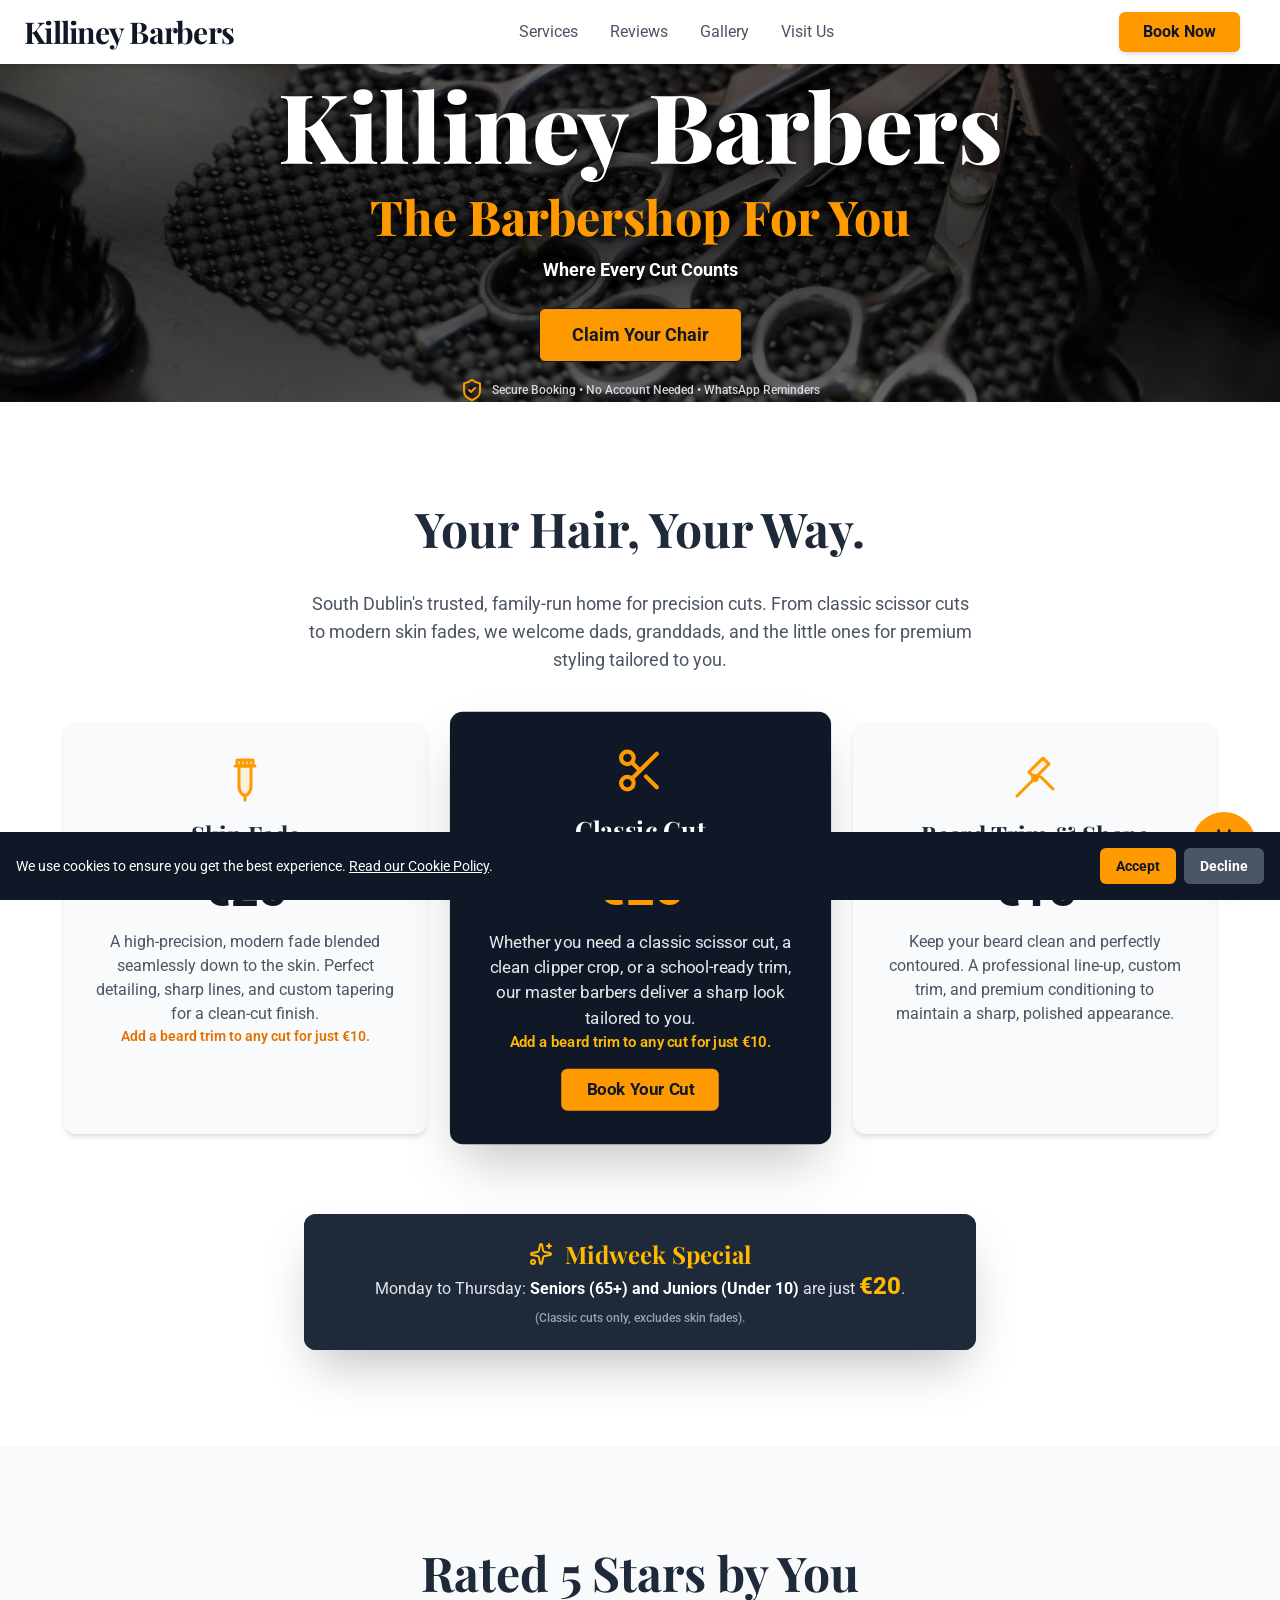
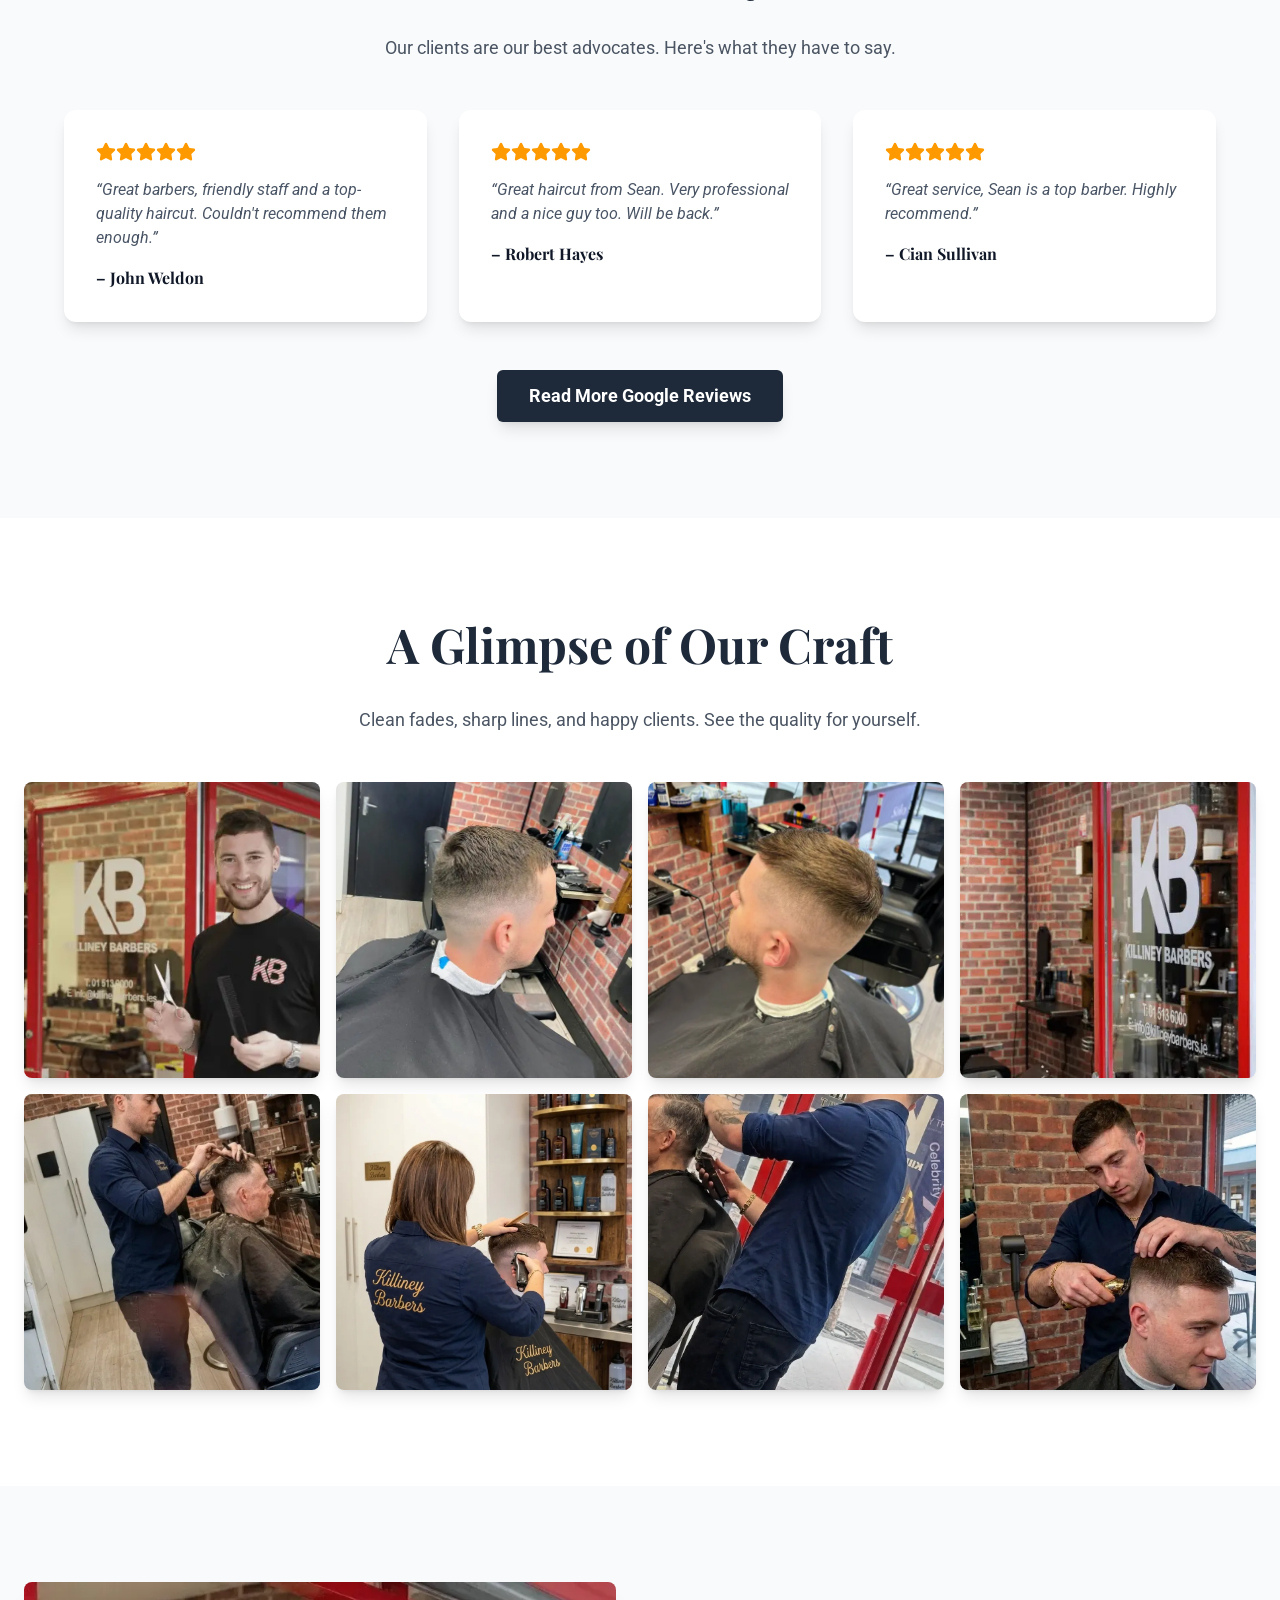
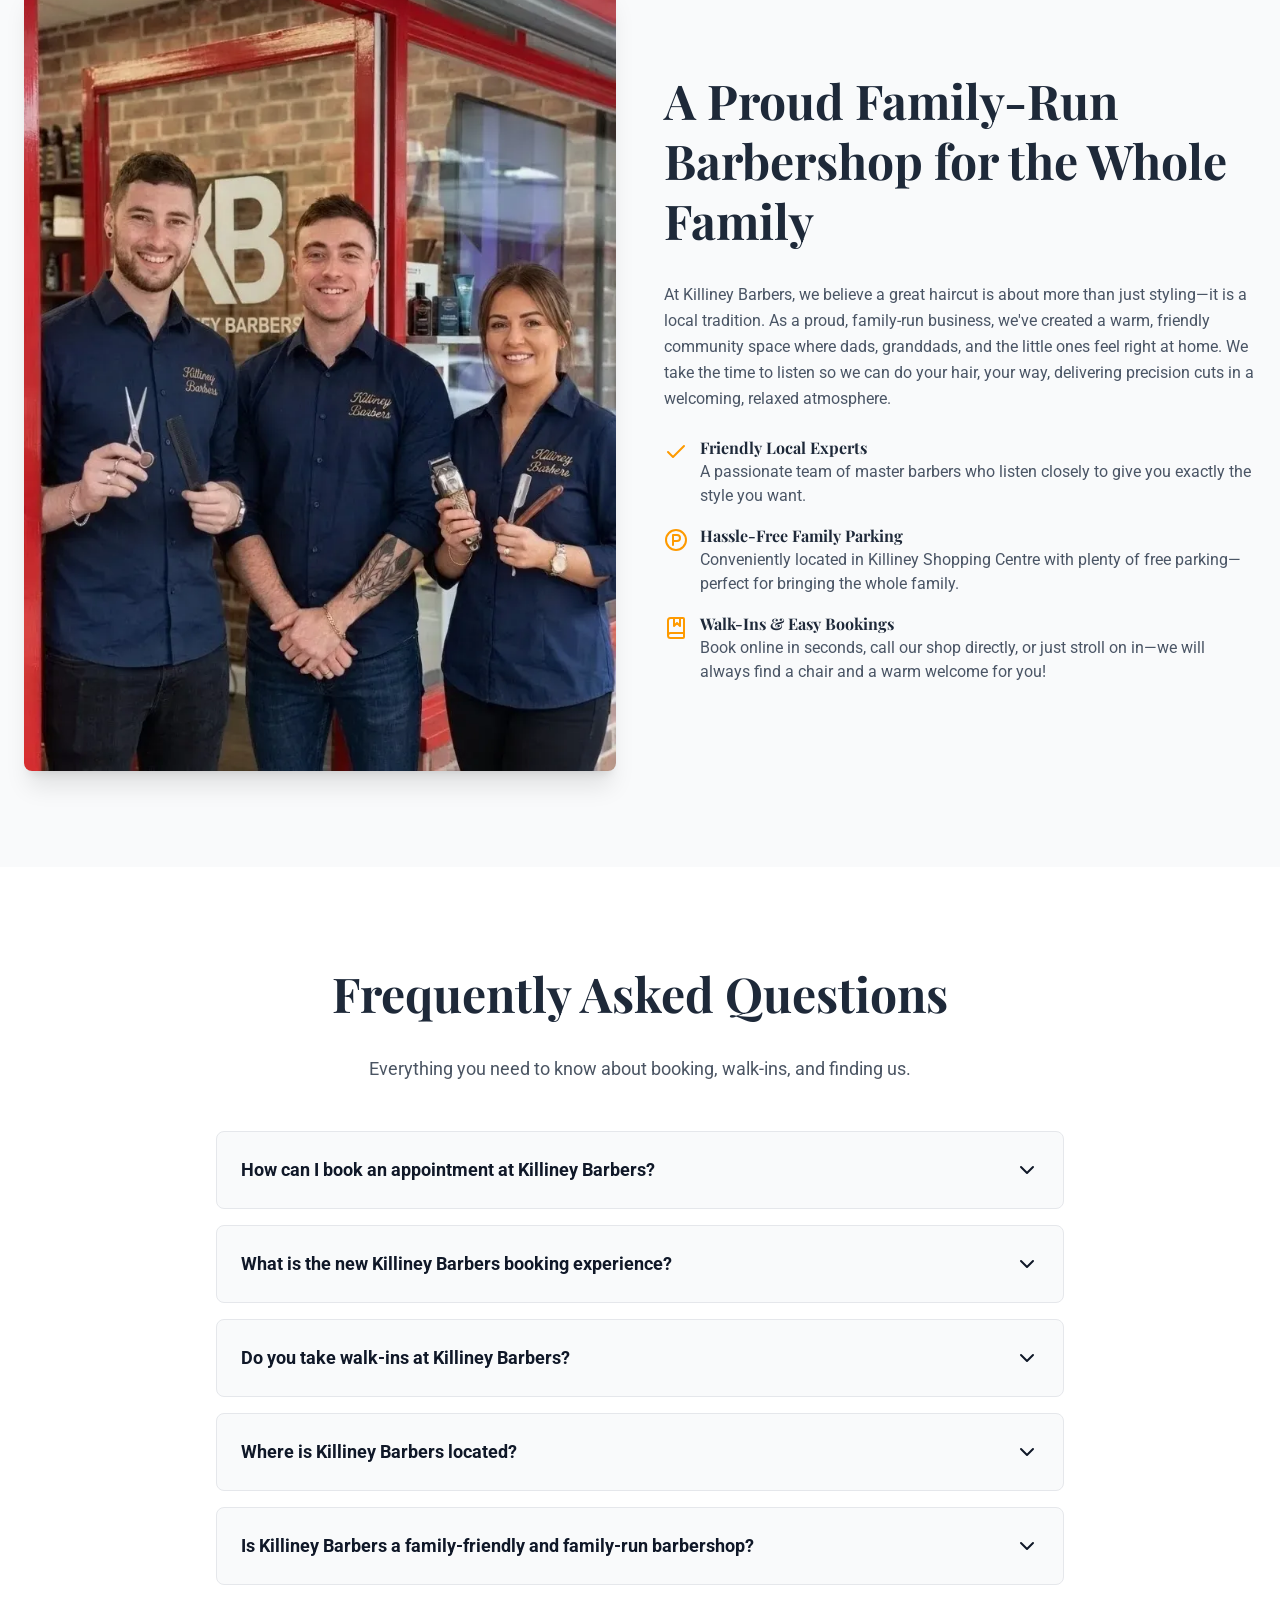
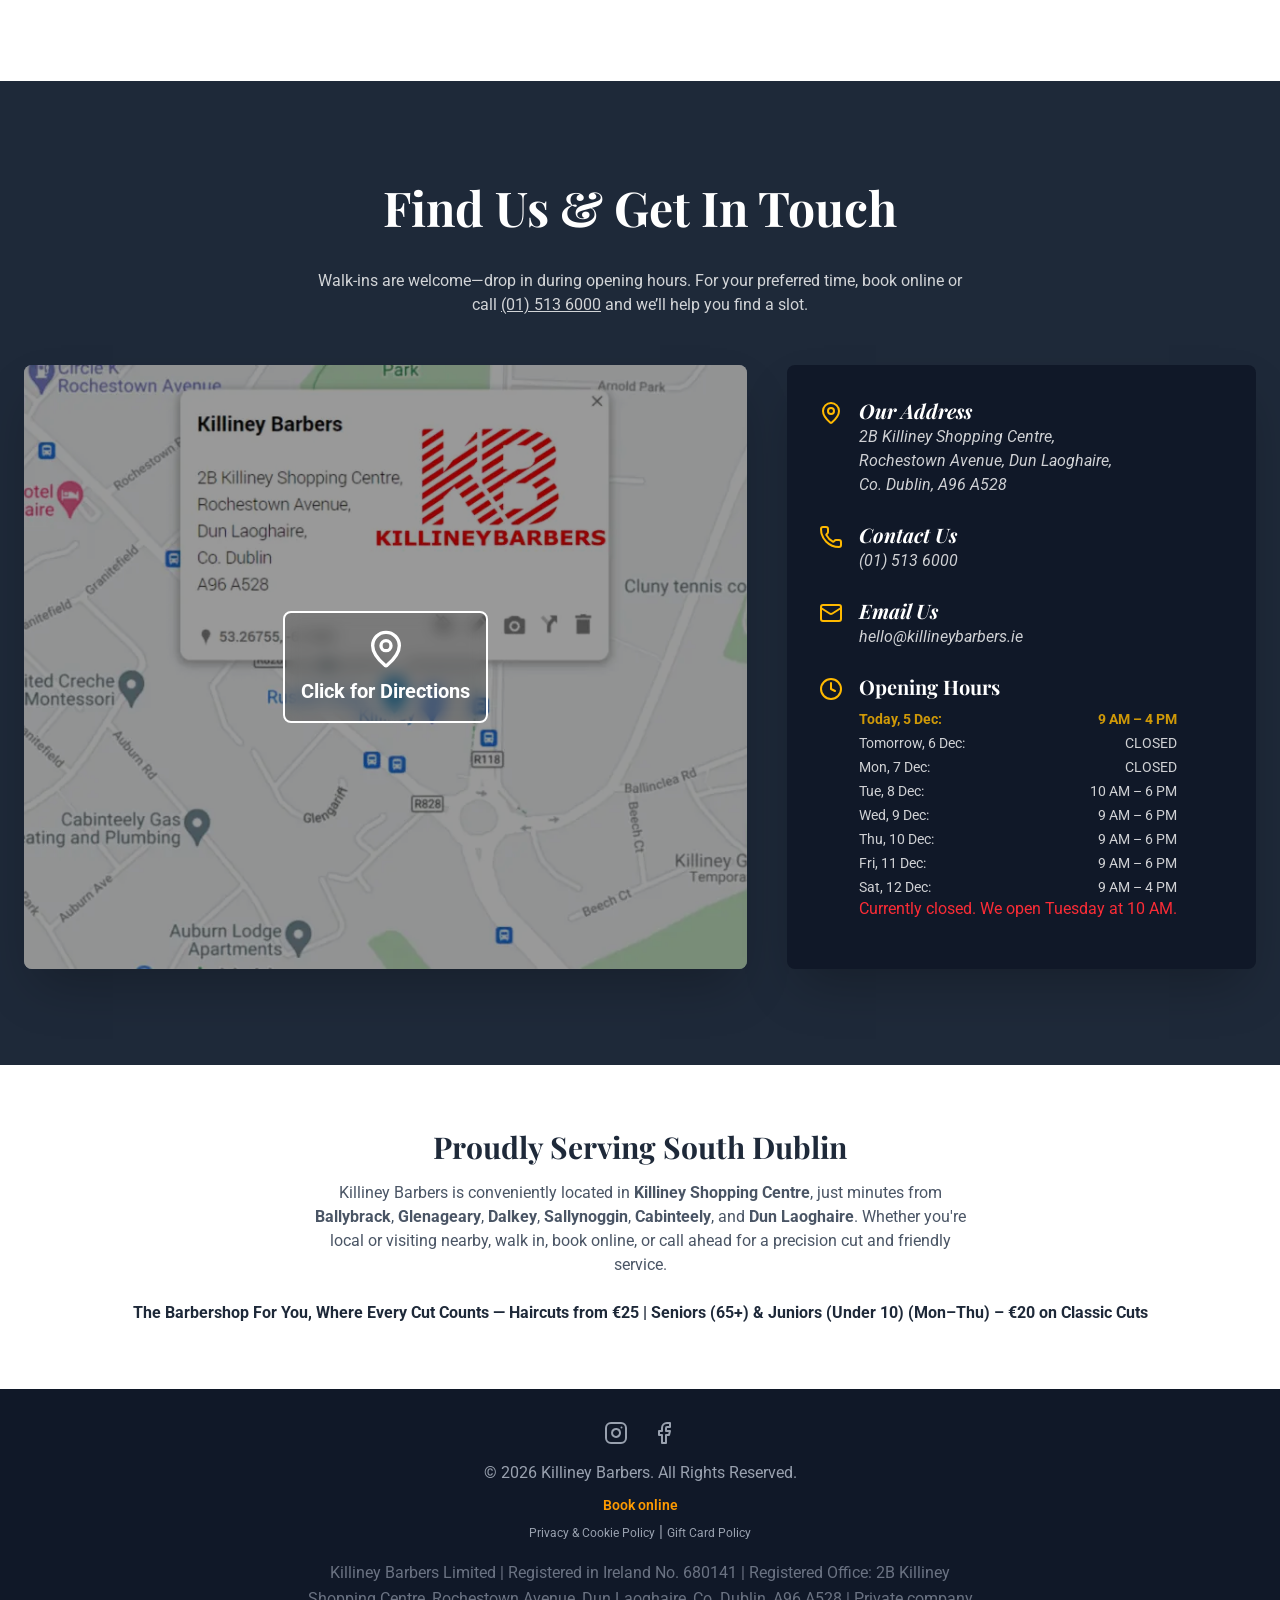
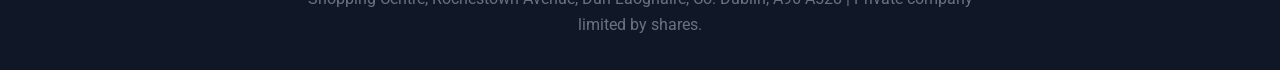
==== commit fdbe8bd0: "Add files via upload" ====
--- a/index.html
+++ b/index.html
@@ -9,7 +9,7 @@
   <!-- SEO Meta Tags (optimised) -->
   <title>Killiney Barbers | Expert Barber in South Dublin | Book Online</title>
   <meta name="description"
-    content="Killiney Barbers – expert barbers near Ballybrack, Killiney, Glenageary, Dalkey, and Dun Laoghaire. The Barbershop For You, Where Every Cut Counts. Haircuts from €25. Seniors and Juniors (under 10) just €20 Mon–Thu on classic cuts. Killiney Shopping Centre, Dun Laoghaire.">
+    content="Killiney Barbers – expert barbers near Ballybrack, Killiney, Glenageary, Dalkey, and Dun Laoghaire. The Barbershop For You, Where Every Cut Counts. Haircuts from €25. Seniors (65+) and Juniors (Under 10) just €20 Mon–Thu on classic cuts. Killiney Shopping Centre, Dun Laoghaire.">
   <meta name="keywords"
     content="barber killiney, walk in barber Dublin, book barber appointment Dublin, online barber booking, barber ballybrack, barber glenageary, barber dalkey, barbers dun laoghaire, barbers south dublin, killiney shopping centre barber, junior haircut, seniors haircut, mens cuts, skin fade, gift card">
   <meta name="author" content="Killiney Barbers">
@@ -563,14 +563,17 @@
           </div>
         </div>
 
-        <div class="running-border-container max-w-2xl mx-auto mt-20 fade-in-section shadow-2xl">
-          <div class="running-border-content text-gray-100 p-6 md:p-8">
+        <div class="relative overflow-hidden rounded-xl p-[1.5px] max-w-2xl mx-auto mt-20 fade-in-section shadow-2xl bg-gray-800" style="z-index: 1;">
+          <!-- Spinning running border light -->
+          <div class="absolute w-[300%] h-[300%] -left-[100%] -top-[100%]" style="background: conic-gradient(from 0deg, transparent 35%, #f59e0b 50%, transparent 65%); animation: spin 4s linear infinite; z-index: 0;"></div>
+          <!-- Inner content card with solid dark gray background -->
+          <div class="relative z-10 bg-gray-800 rounded-[10px] p-6 md:p-8 text-gray-100 w-full h-full">
             <div class="flex items-center justify-center gap-x-3 mb-3">
               <i data-lucide="sparkles" class="w-6 h-6 text-amber-400"></i>
               <h4 class="font-bold text-2xl text-amber-400 font-display">Midweek Special</h4>
             </div>
             <p class="text-center text-gray-200 text-base md:text-lg leading-relaxed">
-              Monday to Thursday: <strong class="text-white font-bold">Seniors (65+) & Juniors (Under 10)</strong> are just <strong class="text-amber-400 text-2xl font-extrabold ml-1">€20</strong>.
+              Monday to Thursday: <strong class="text-white font-bold">Seniors (65+) and Juniors (Under 10)</strong> are just <strong class="text-amber-400 text-2xl font-extrabold ml-1">€20</strong>.
             </p>
             <p class="text-center text-gray-400 text-xs mt-2 font-medium">
               (Classic cuts only, excludes skin fades).
@@ -872,7 +875,7 @@
         <strong>Dun Laoghaire</strong>. Whether you're local or visiting nearby, walk in, book online, or call ahead for
         a precision cut and friendly service.
       </p>
-      <p class="text-amber-700 font-bold">The Barbershop For You, Where Every Cut Counts — Haircuts from €25 | Seniors & Juniors (Under 10) (Mon–Thu) – €20 on Classic Cuts</p>
+      <p class="text-amber-700 font-bold">The Barbershop For You, Where Every Cut Counts — Haircuts from €25 | Seniors (65+) & Juniors (Under 10) (Mon–Thu) – €20 on Classic Cuts</p>
     </div>
   </section>
 
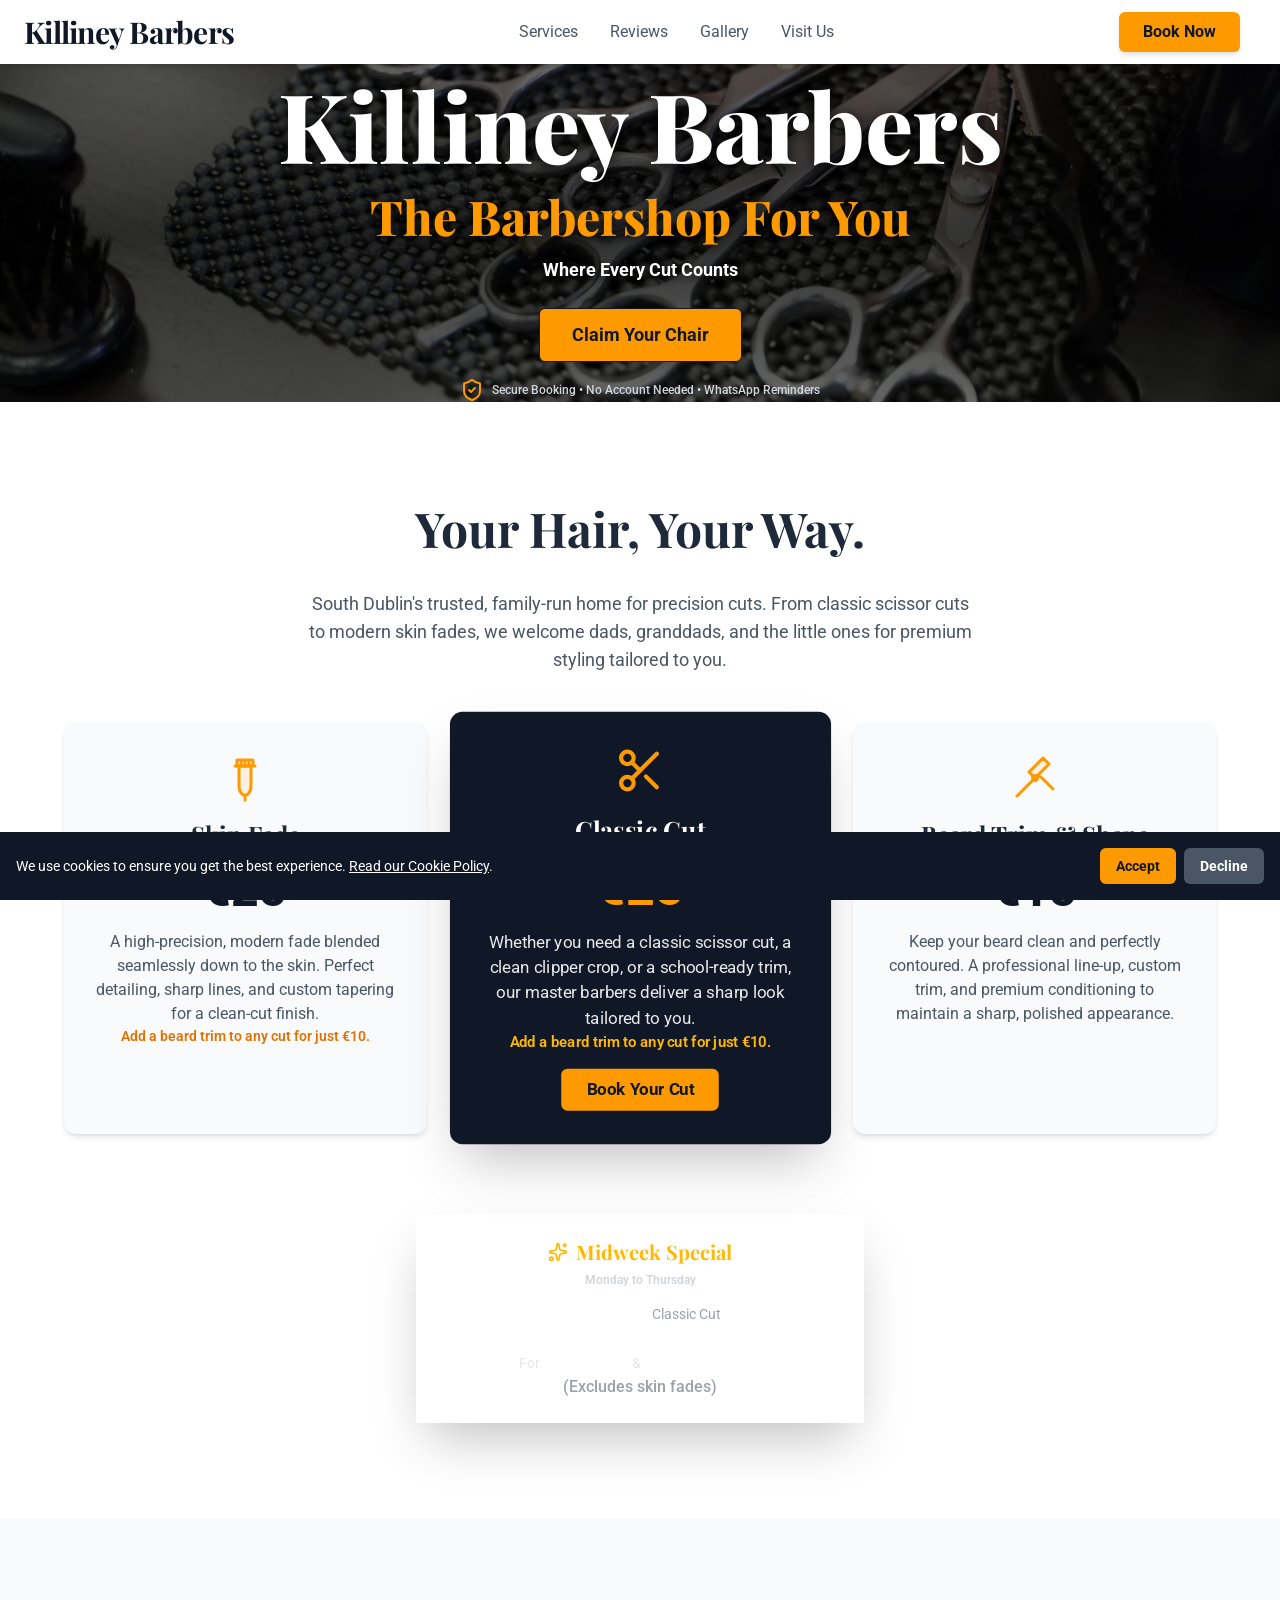
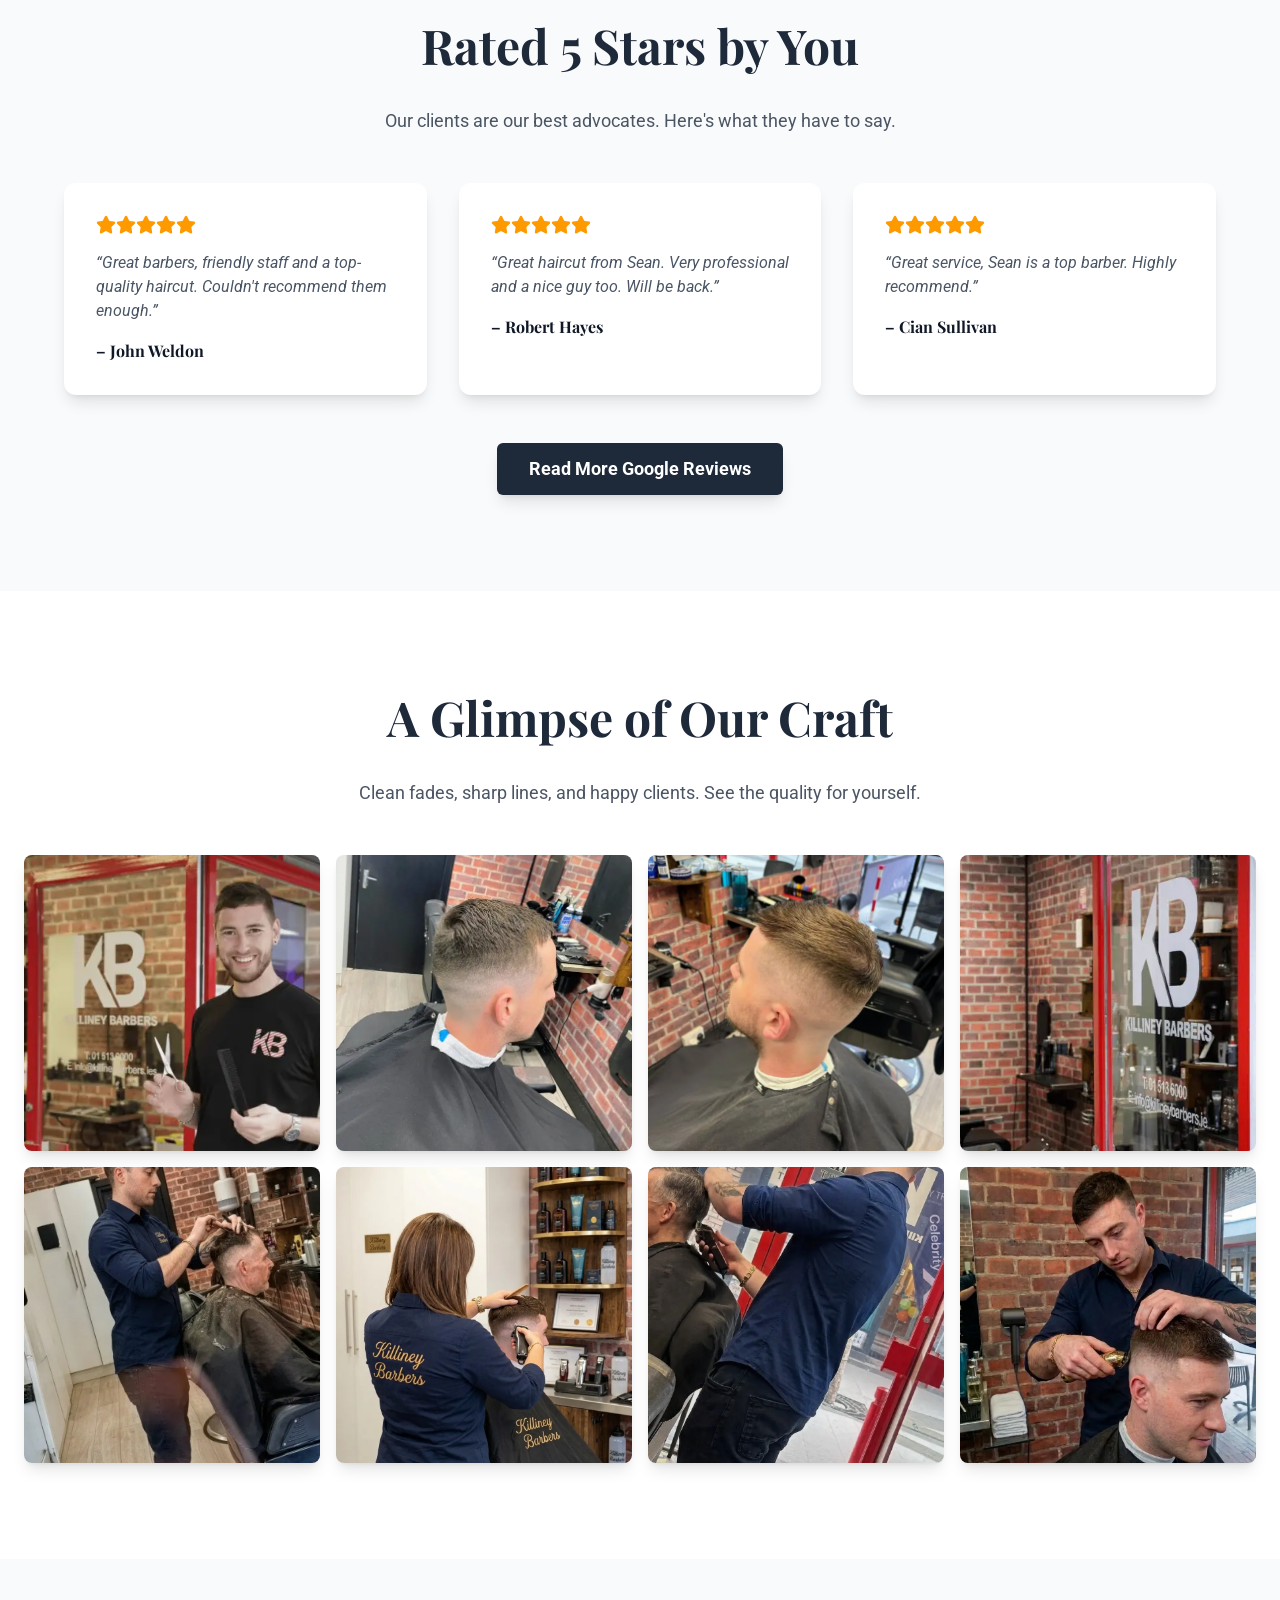
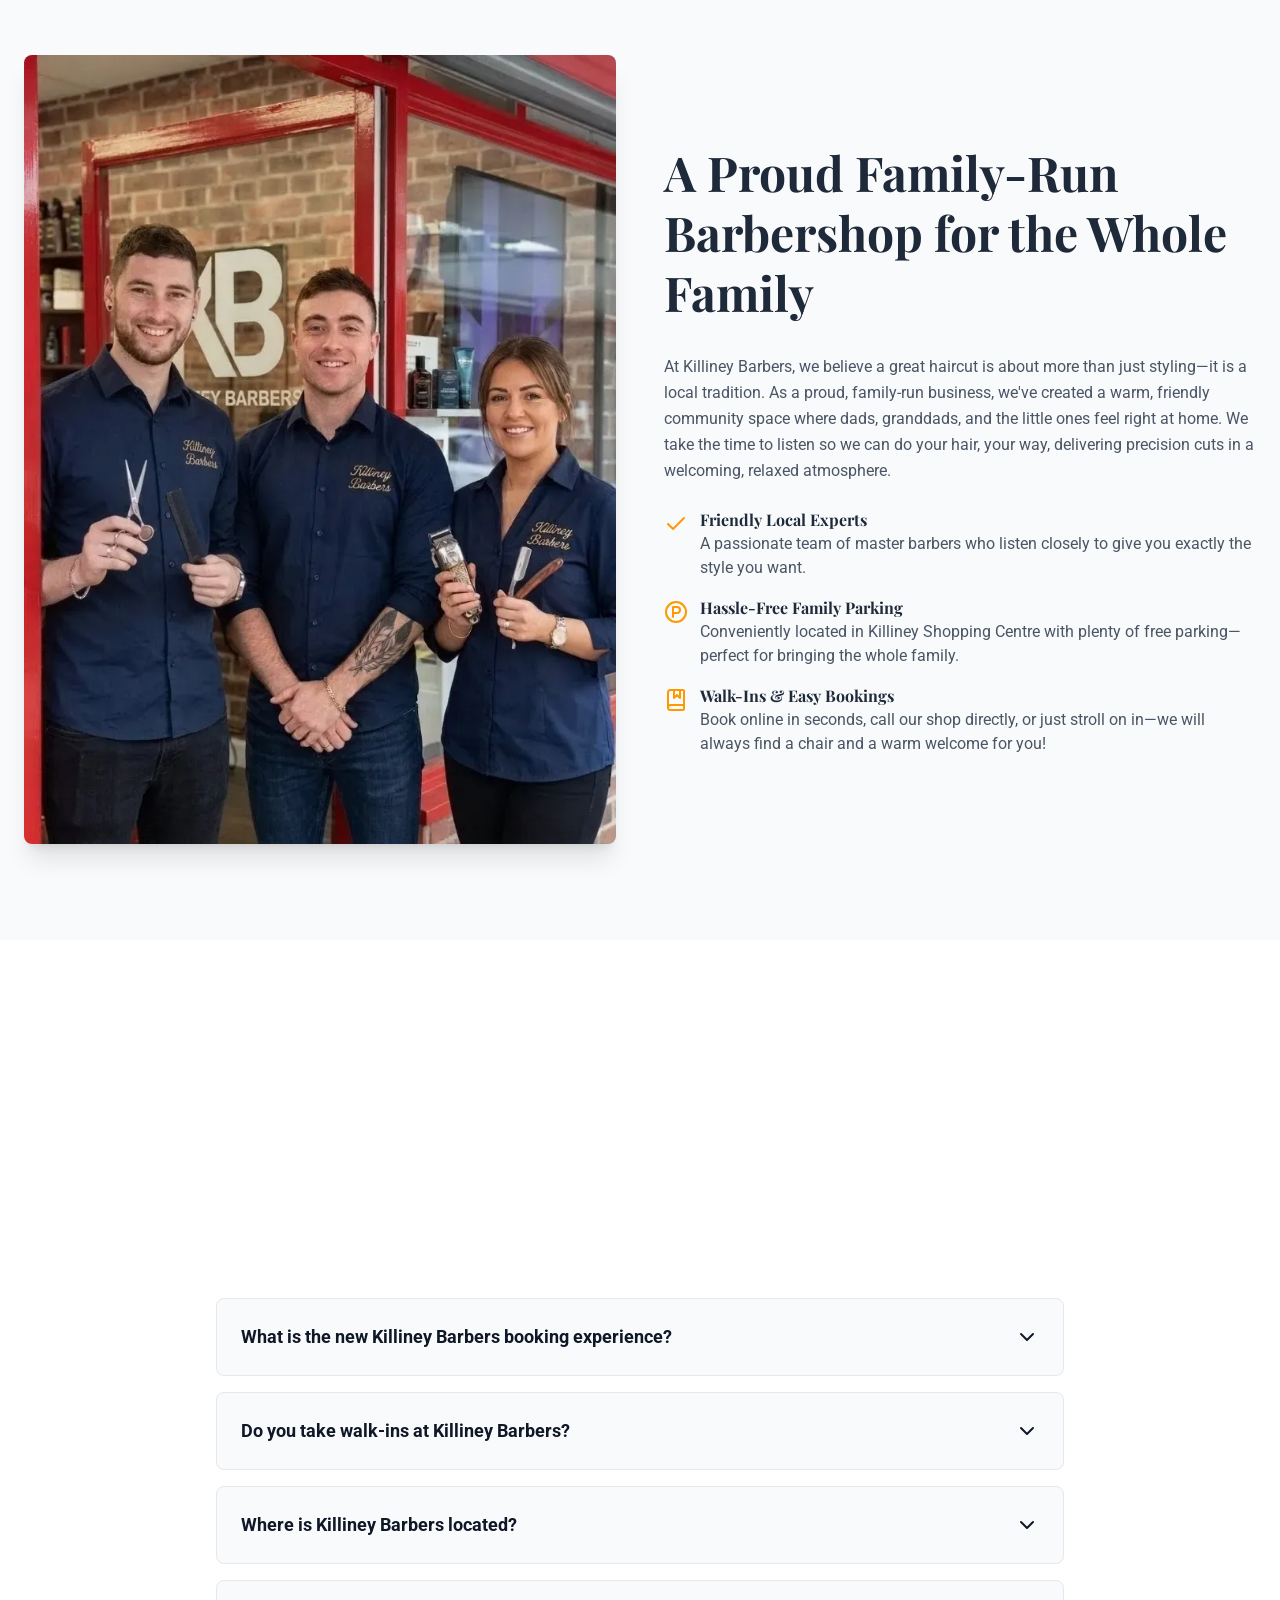
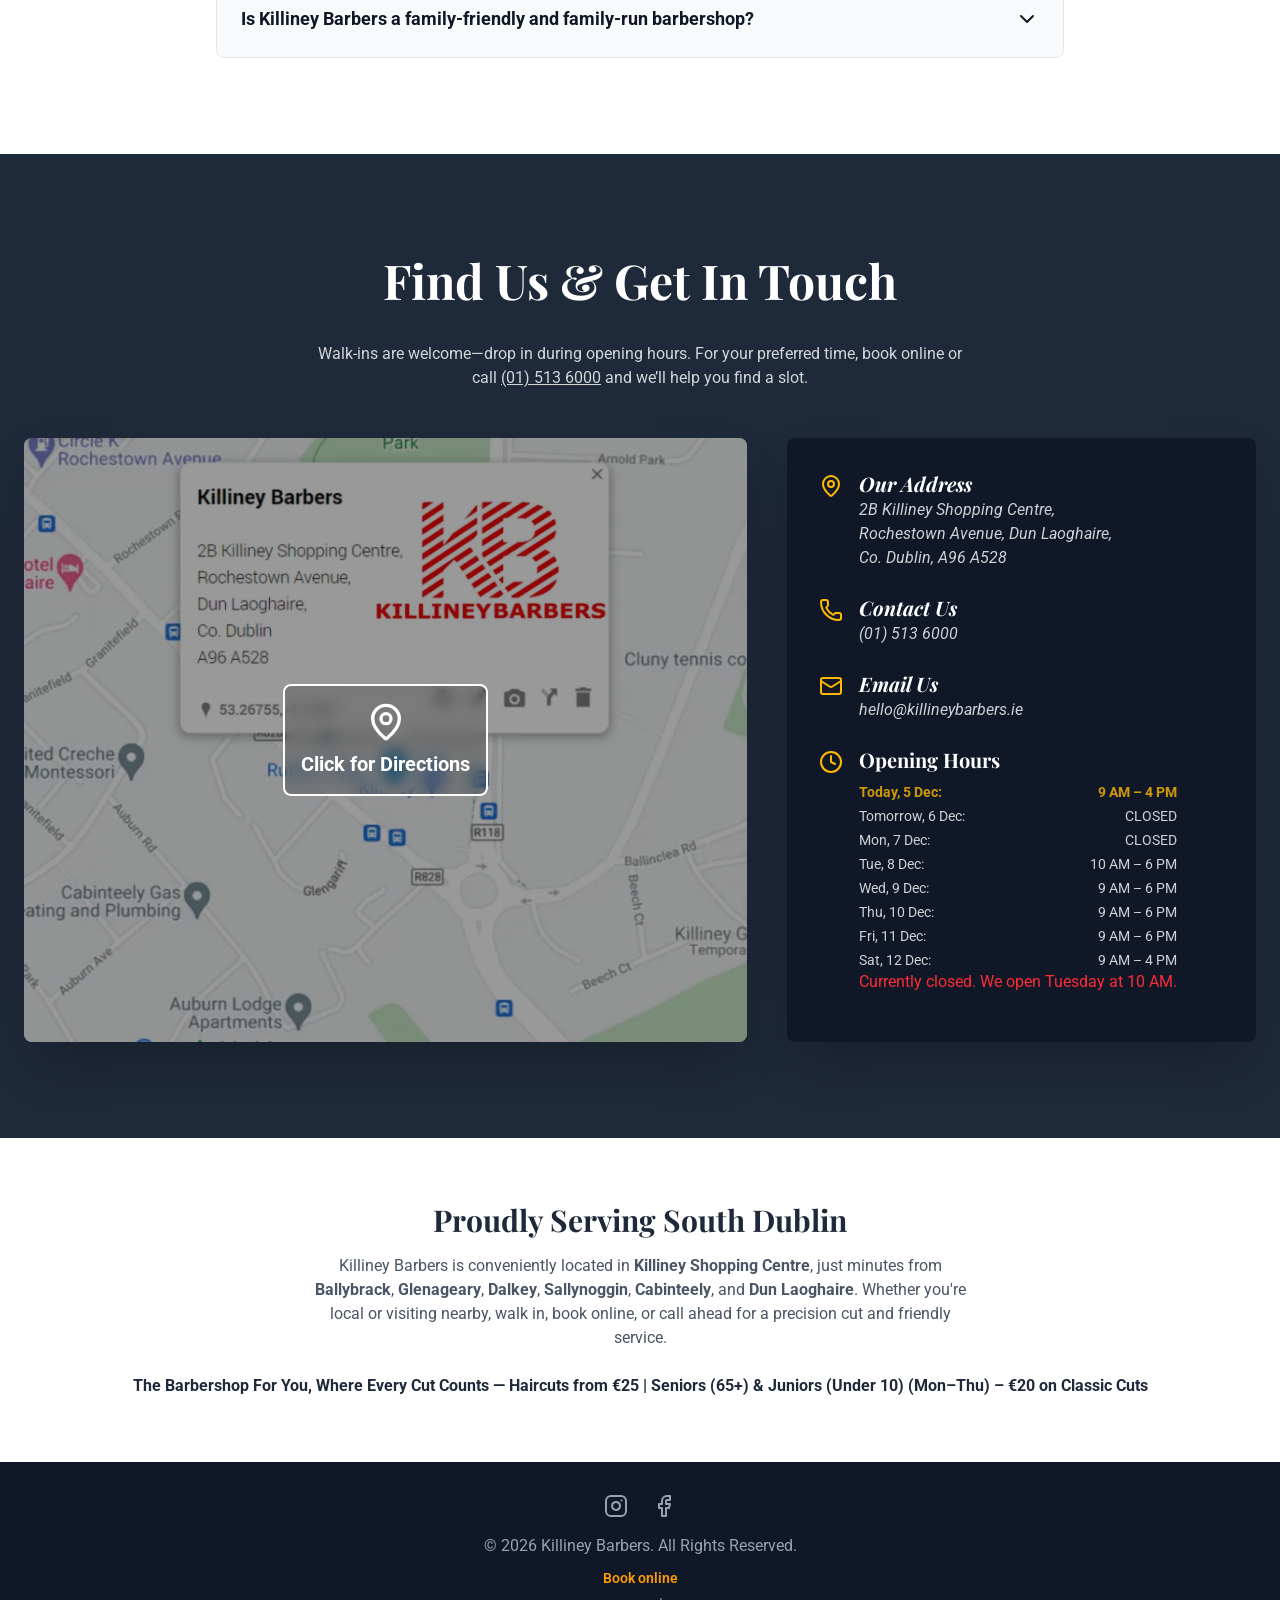
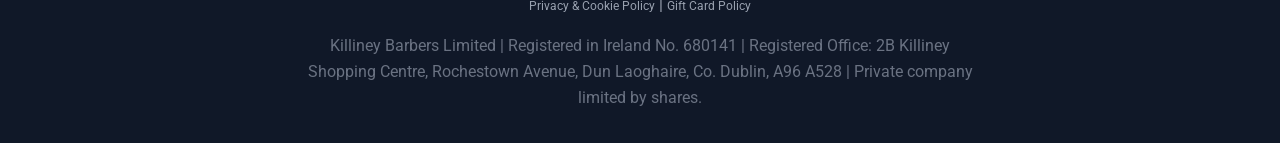
==== commit bdbd5627: "Add files via upload" ====
--- a/index.html
+++ b/index.html
@@ -392,24 +392,27 @@
       position: relative;
       overflow: hidden;
       border-radius: 0.75rem;
-      padding: 1.5px; /* Border thickness */
+      padding: 3px; /* Gold border thickness */
       background: rgba(255, 255, 255, 0.05);
+      /* Fix iOS Safari & mobile Chrome border-radius clipping bugs */
+      transform: translateZ(0);
+      isolation: isolate;
     }
 
     .running-border-container::before {
       content: '';
       position: absolute;
-      width: 250%;
-      height: 250%;
+      width: 150vmax;
+      height: 150vmax;
       background: conic-gradient(
         from 0deg, 
         transparent 30%, 
         #f59e0b 50%, 
         transparent 70%
       );
-      top: -75%;
-      left: -75%;
-      animation: rotate-border-light 3s linear infinite;
+      top: 50%;
+      left: 50%;
+      animation: rotate-border-light 4s linear infinite;
       z-index: 0;
     }
 
@@ -417,17 +420,17 @@
       position: relative;
       z-index: 10;
       background: #1f2937; /* bg-gray-800 matches solid card style */
-      border-radius: 10px; /* Slightly smaller than rounded-xl */
+      border-radius: 9px; /* Fits perfectly within the 3px padding */
       width: 100%;
       height: 100%;
     }
 
     @keyframes rotate-border-light {
       0% {
-        transform: rotate(0deg);
+        transform: translate(-50%, -50%) rotate(0deg);
       }
       100% {
-        transform: rotate(360deg);
+        transform: translate(-50%, -50%) rotate(360deg);
       }
     }
   </style>
@@ -563,21 +566,31 @@
           </div>
         </div>
 
-        <div class="relative overflow-hidden rounded-xl p-[1.5px] max-w-2xl mx-auto mt-20 fade-in-section shadow-2xl bg-gray-800" style="z-index: 1;">
-          <!-- Spinning running border light -->
-          <div class="absolute w-[300%] h-[300%] -left-[100%] -top-[100%]" style="background: conic-gradient(from 0deg, transparent 35%, #f59e0b 50%, transparent 65%); animation: spin 4s linear infinite; z-index: 0;"></div>
+        <div class="running-border-container max-w-md mx-auto mt-20 fade-in-section shadow-2xl">
           <!-- Inner content card with solid dark gray background -->
-          <div class="relative z-10 bg-gray-800 rounded-[10px] p-6 md:p-8 text-gray-100 w-full h-full">
-            <div class="flex items-center justify-center gap-x-3 mb-3">
-              <i data-lucide="sparkles" class="w-6 h-6 text-amber-400"></i>
-              <h4 class="font-bold text-2xl text-amber-400 font-display">Midweek Special</h4>
+          <div class="running-border-content p-6 md:p-8 text-gray-100">
+            <div class="flex flex-col items-center text-center">
+              <div class="flex items-center justify-center gap-x-2 mb-1.5">
+                <i data-lucide="sparkles" class="w-5 h-5 text-amber-400"></i>
+                <h4 class="font-bold text-lg md:text-xl text-amber-400 font-display uppercase tracking-wider">Midweek Special</h4>
+              </div>
+              <p class="text-xs md:text-sm text-gray-300 uppercase tracking-widest font-semibold mb-4">Monday to Thursday</p>
+              
+              <!-- Large price layout -->
+              <div class="flex items-baseline gap-x-2 mb-3 justify-center">
+                <span class="text-4xl md:text-5xl font-extrabold text-white">€20</span>
+                <span class="text-gray-400 text-sm md:text-base">Classic Cut</span>
+              </div>
+              
+              <!-- Audience details -->
+              <p class="text-sm md:text-base text-gray-200 leading-relaxed">
+                For <strong class="text-white">Seniors (65+)</strong> & <strong class="text-white">Juniors (Under 10)</strong>
+              </p>
+              
+              <p class="text-gray-400 text-[11px] mt-3 font-medium">
+                (Excludes skin fades)
+              </p>
             </div>
-            <p class="text-center text-gray-200 text-base md:text-lg leading-relaxed">
-              Monday to Thursday: <strong class="text-white font-bold">Seniors (65+) and Juniors (Under 10)</strong> are just <strong class="text-amber-400 text-2xl font-extrabold ml-1">€20</strong>.
-            </p>
-            <p class="text-center text-gray-400 text-xs mt-2 font-medium">
-              (Classic cuts only, excludes skin fades).
-            </p>
           </div>
         </div>
 
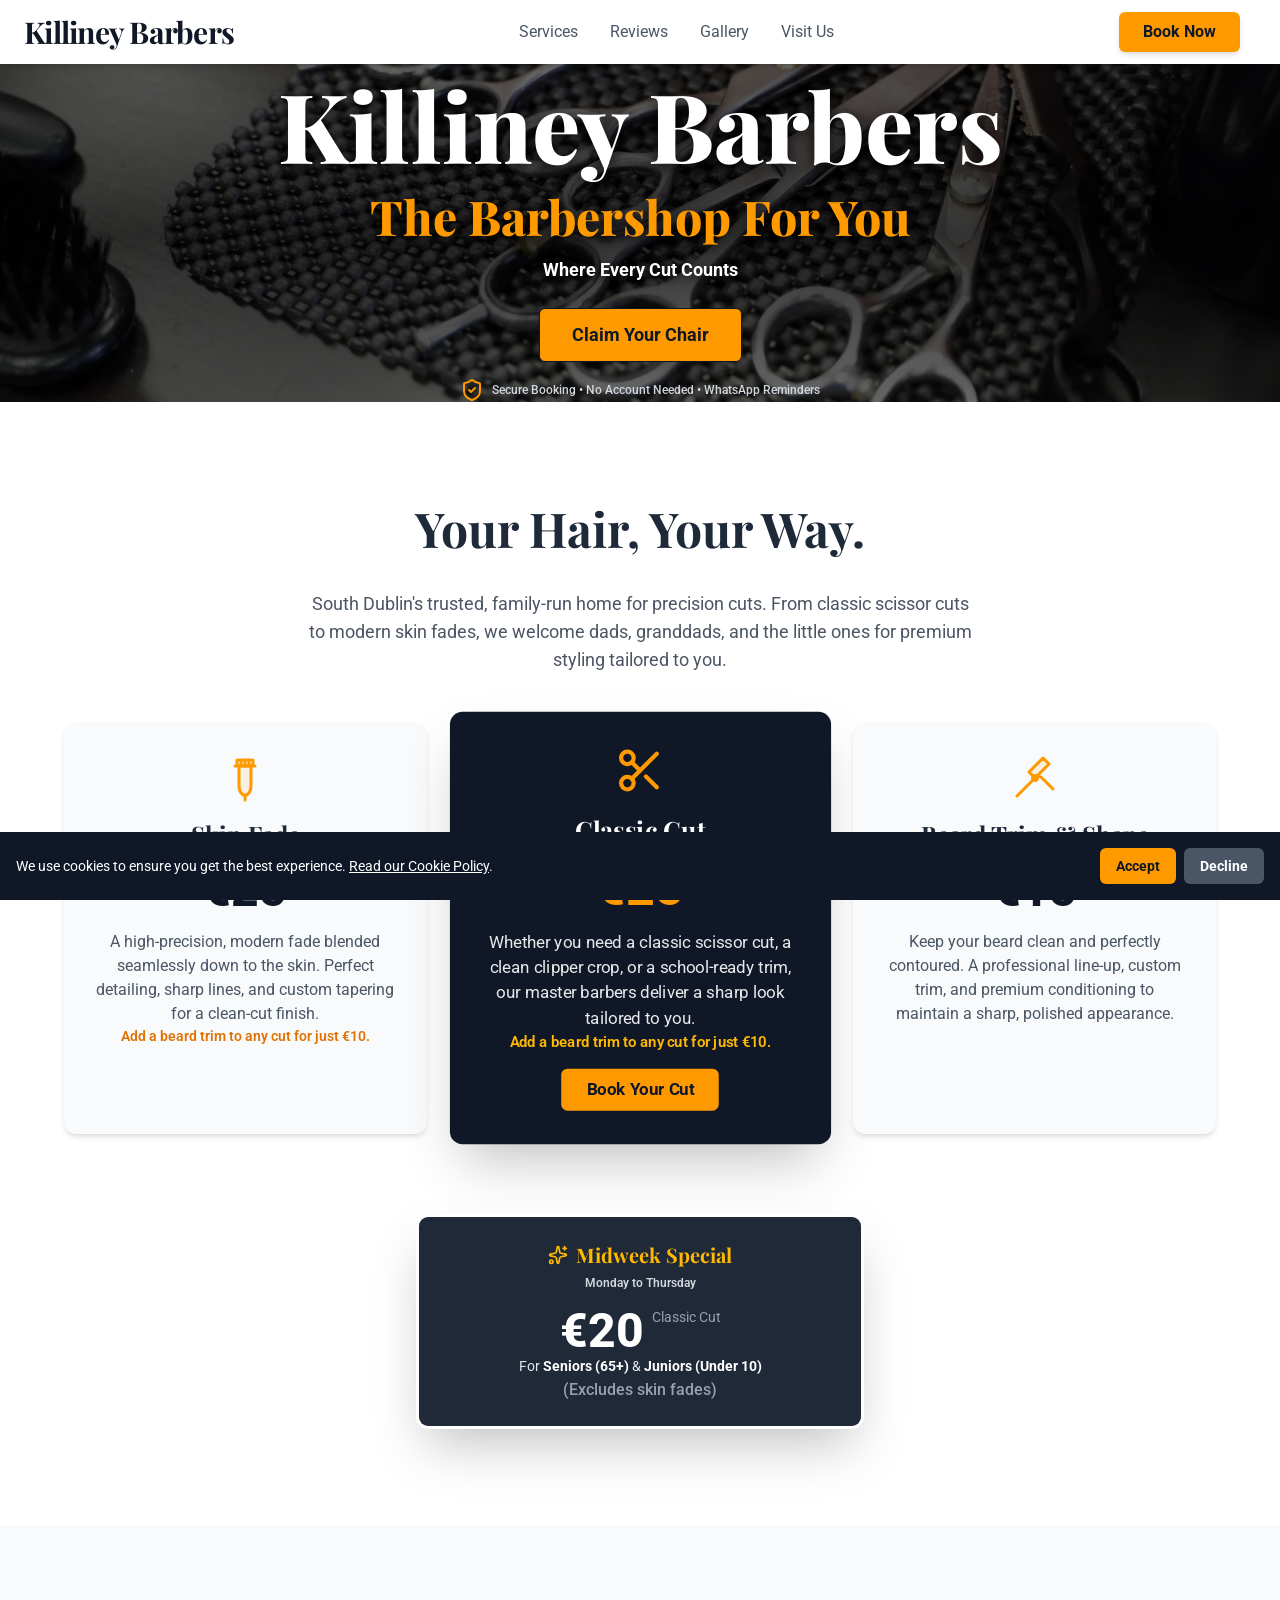
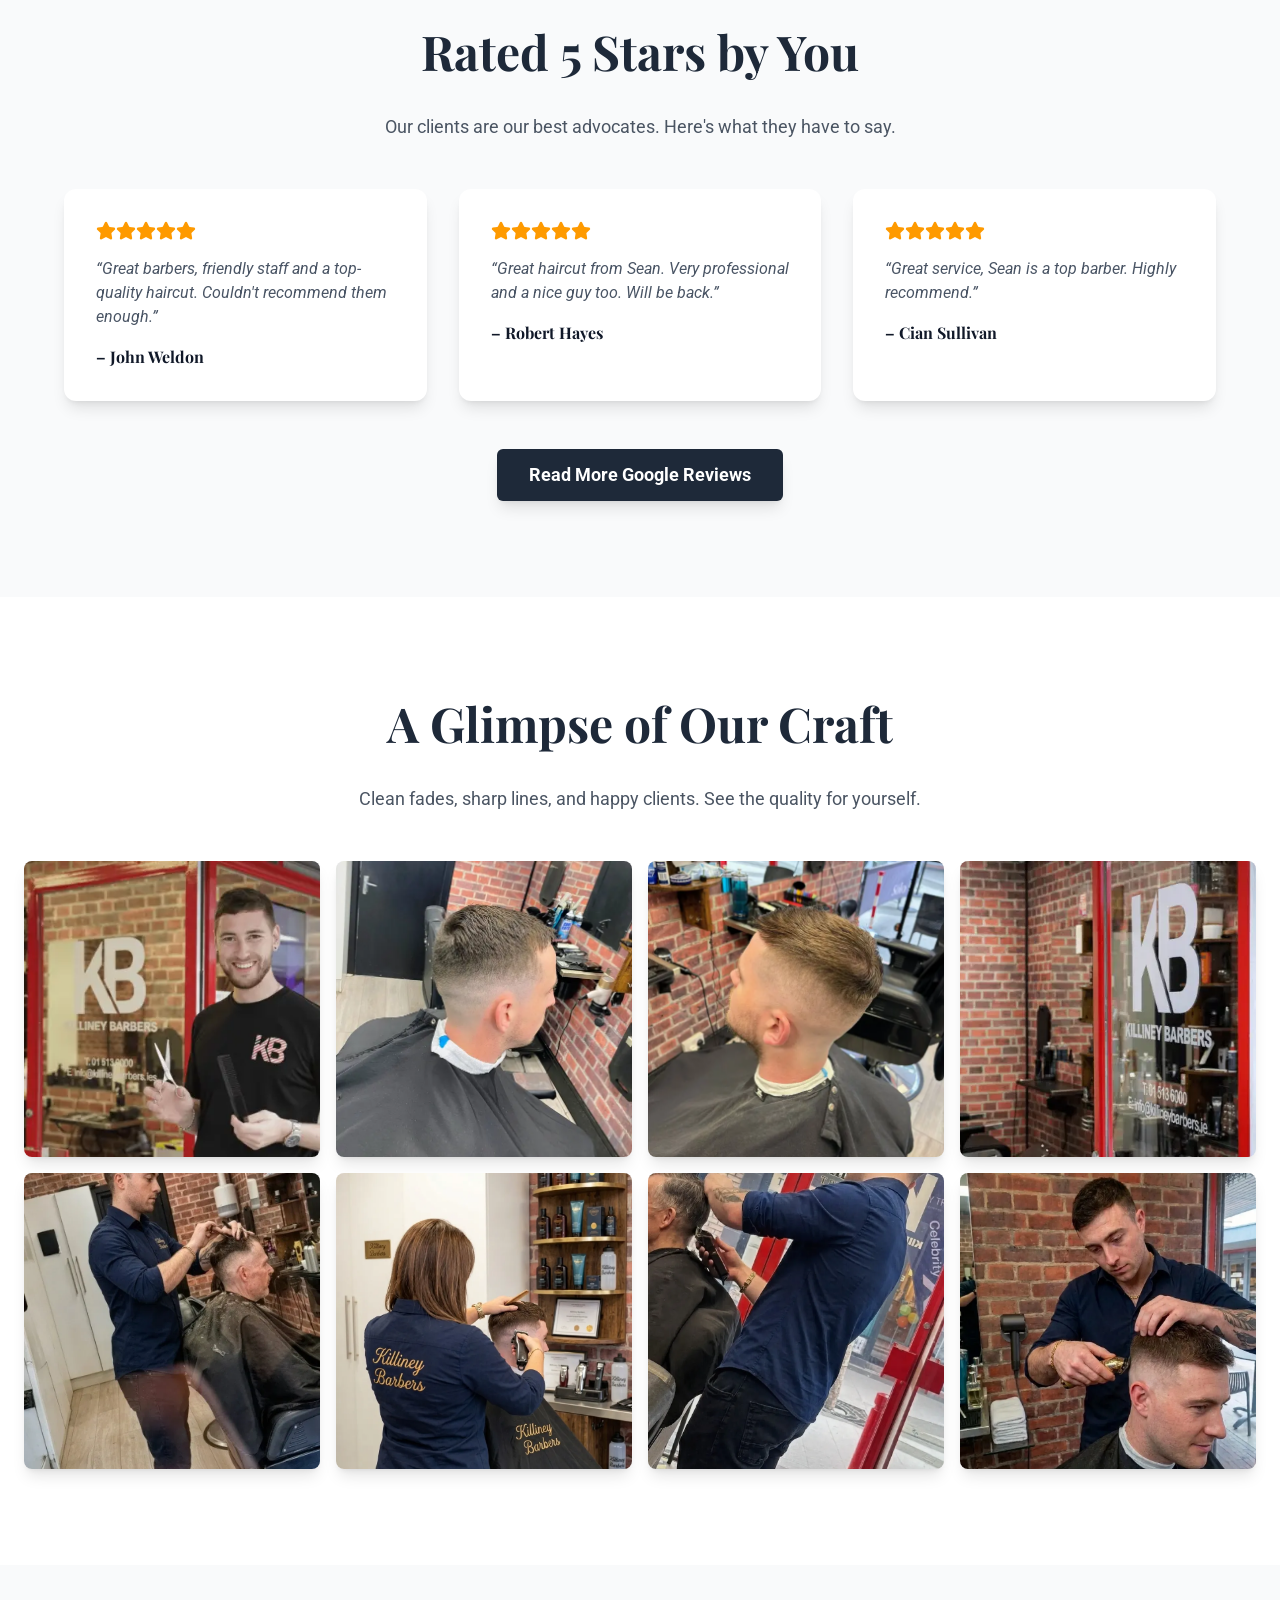
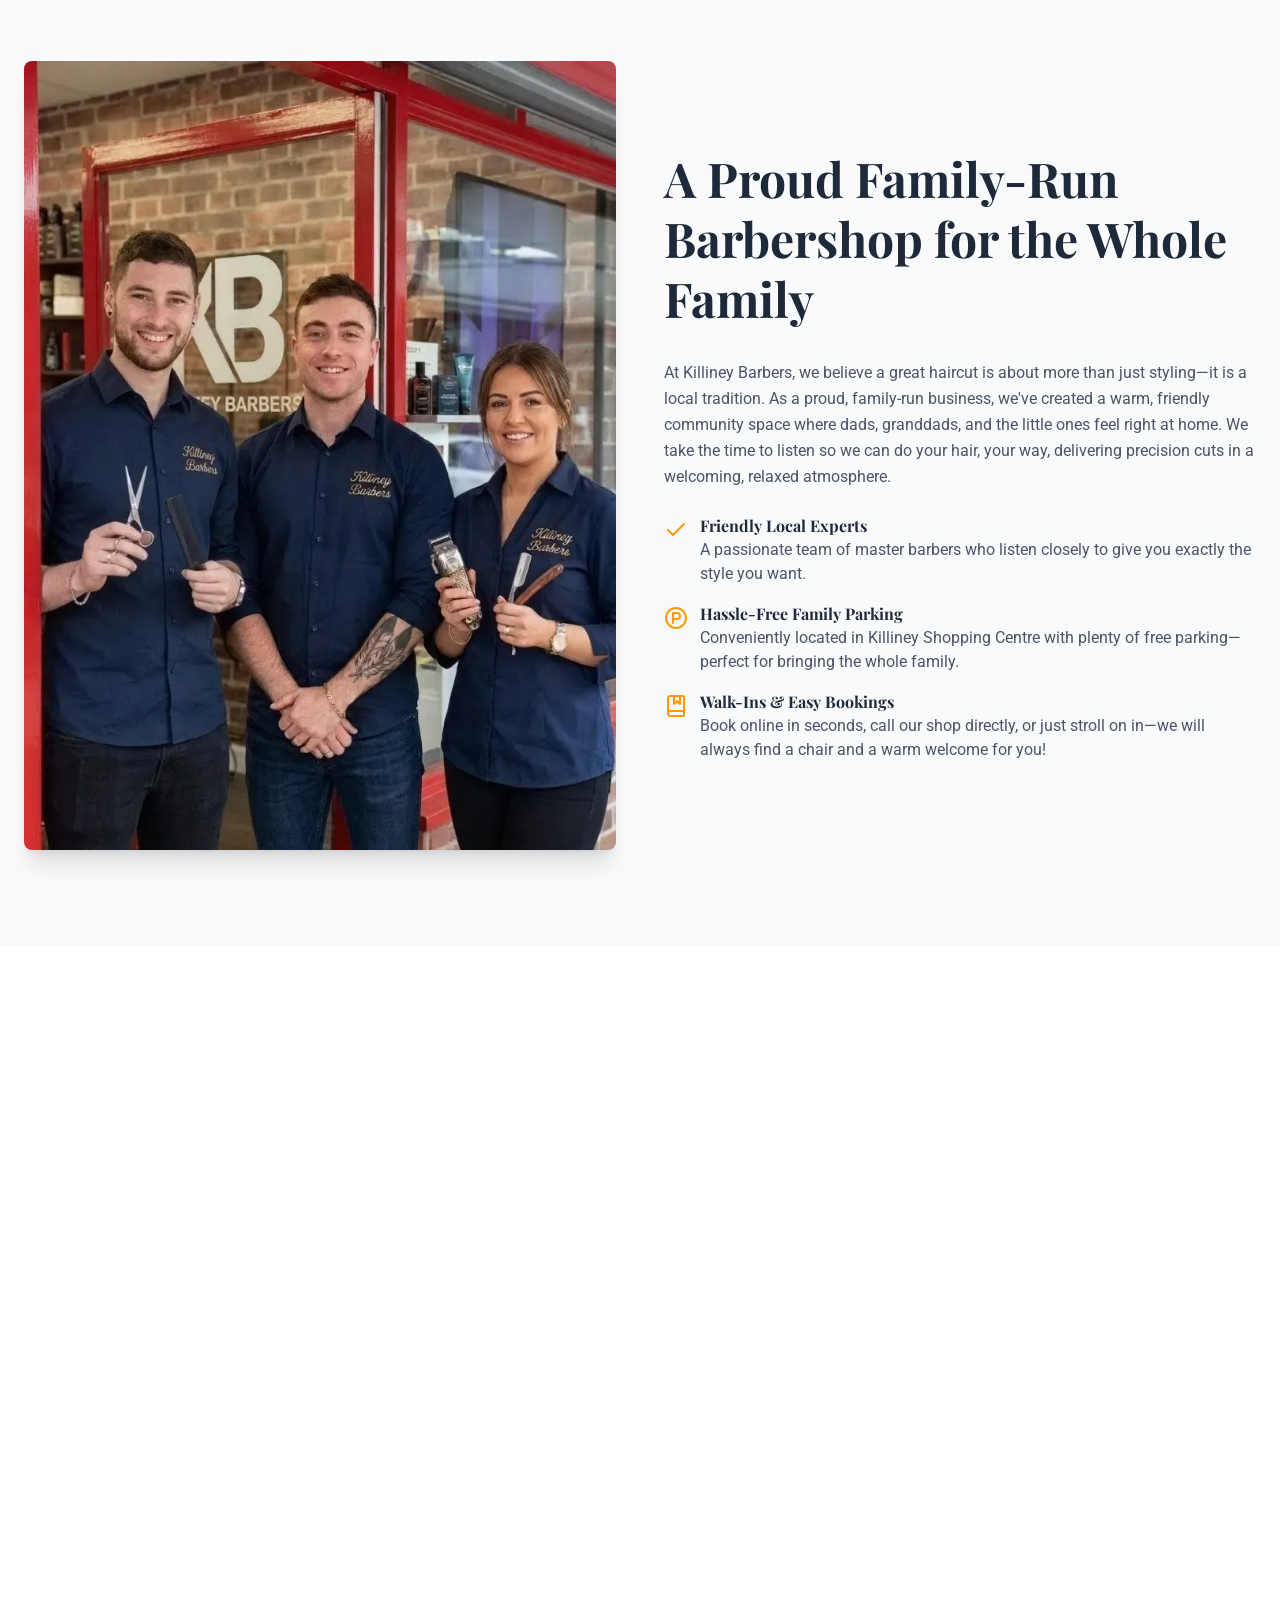
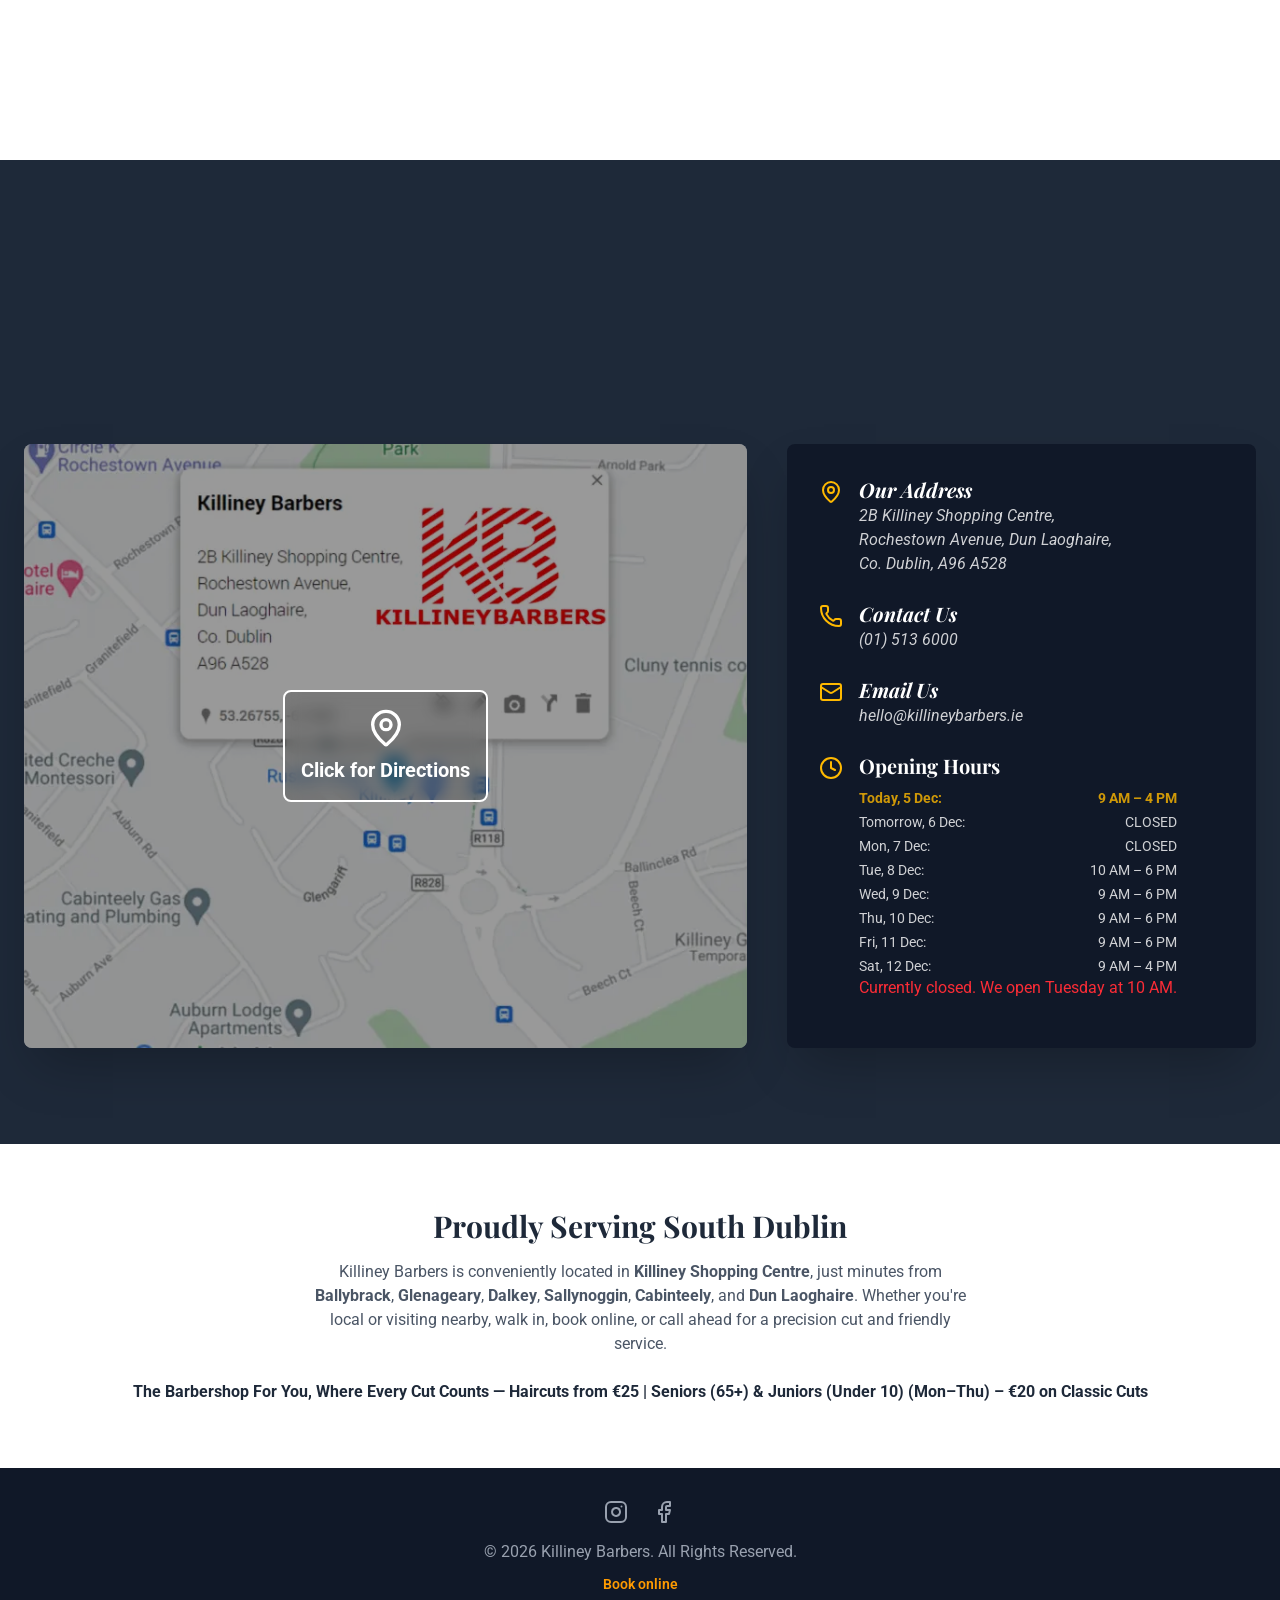
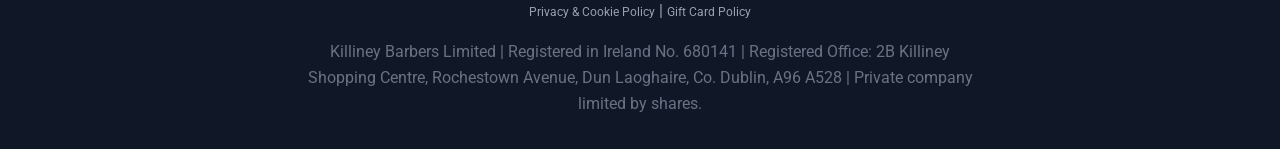
==== commit ed46385d: "Add files via upload" ====
--- a/index.html
+++ b/index.html
@@ -387,6 +387,7 @@
       100% {
         transform: translateX(250%) skewX(-15deg);
       }
+    }
     /* Running Border Light Animation for Midweek Special */
     .running-border-container {
       position: relative;
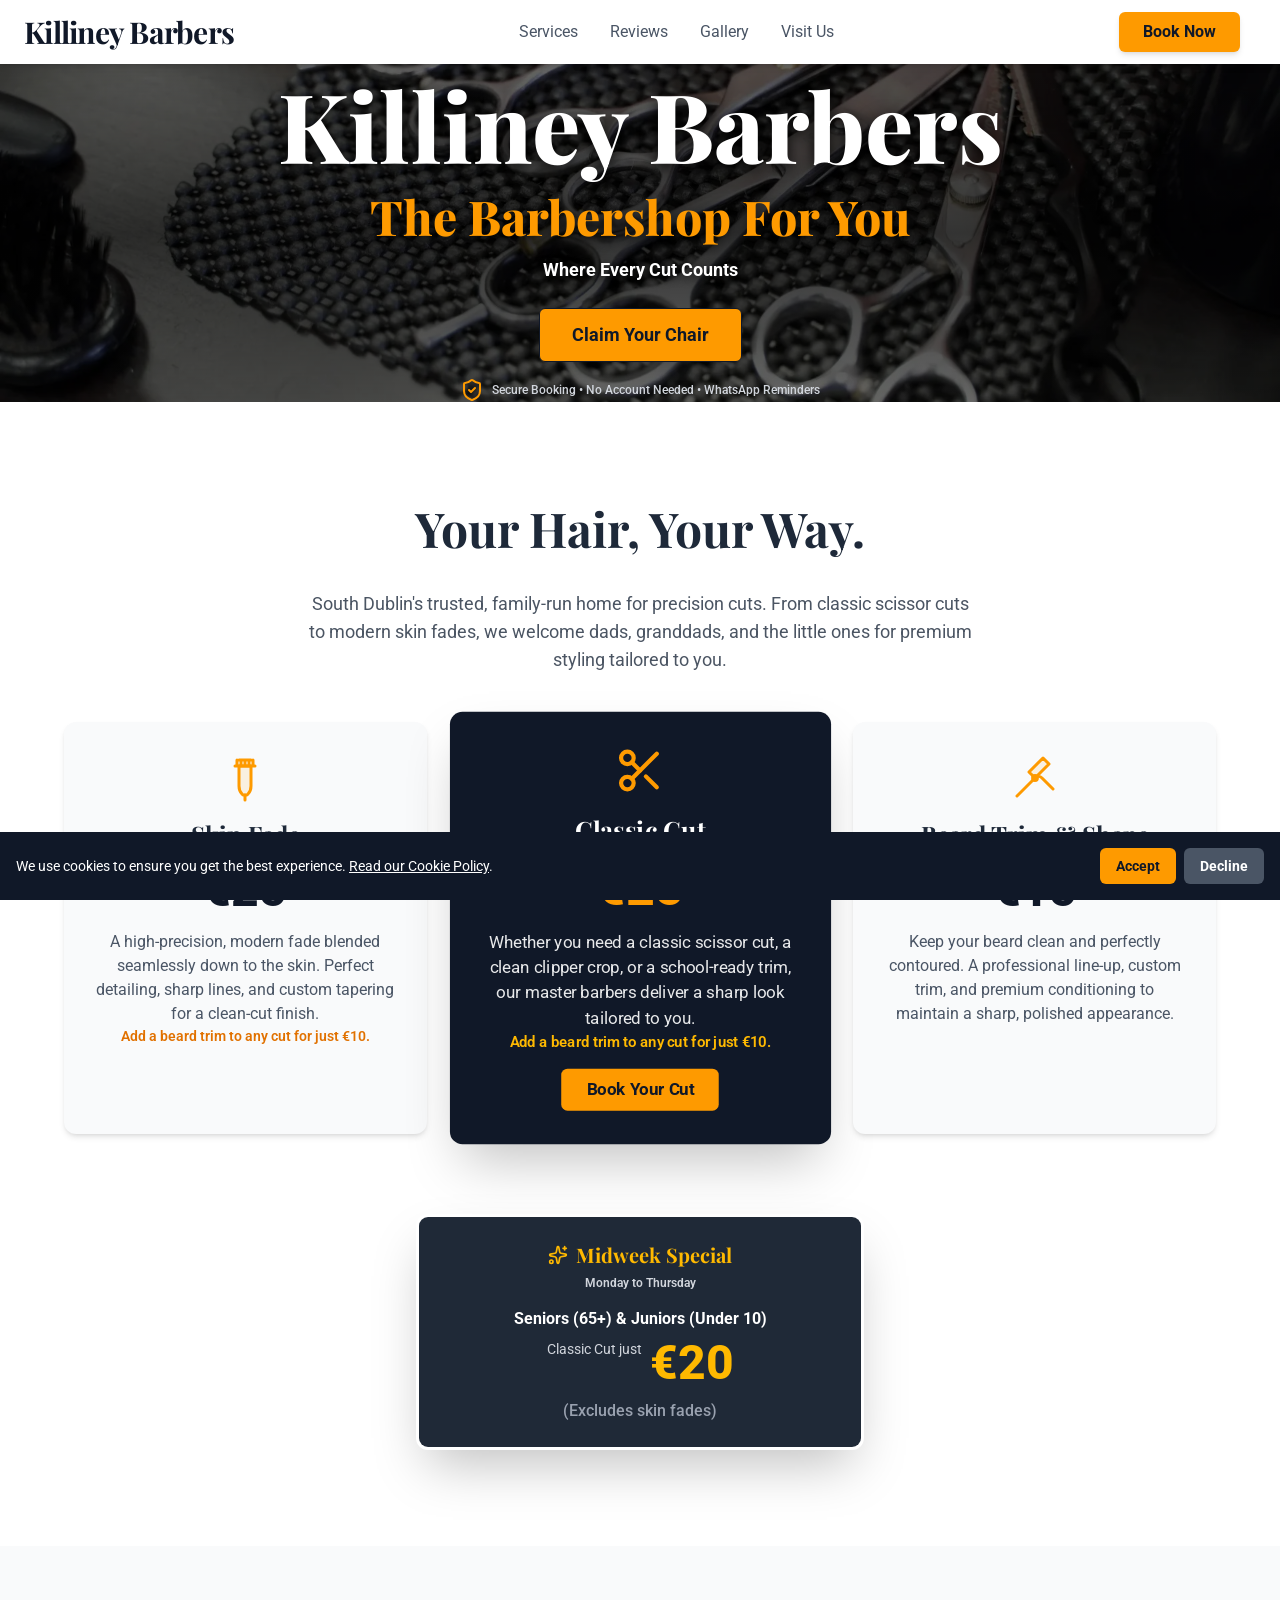
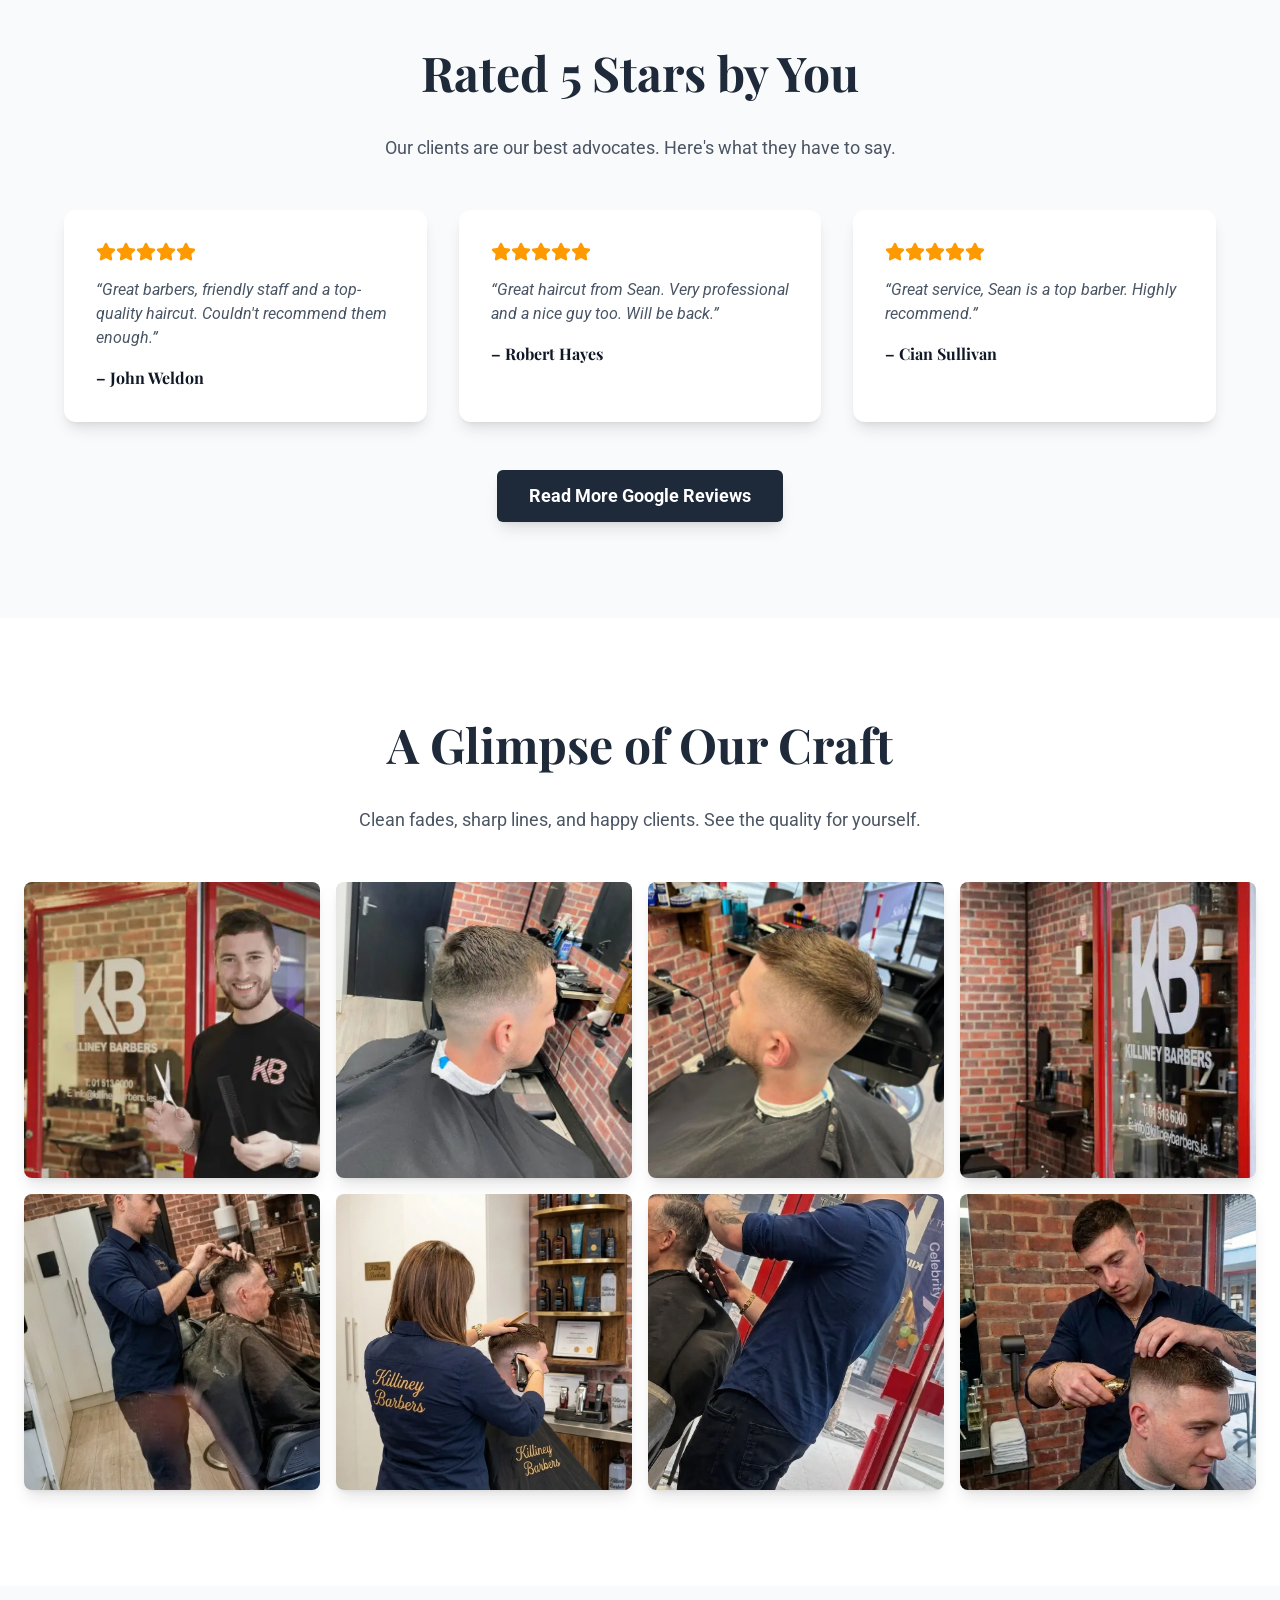
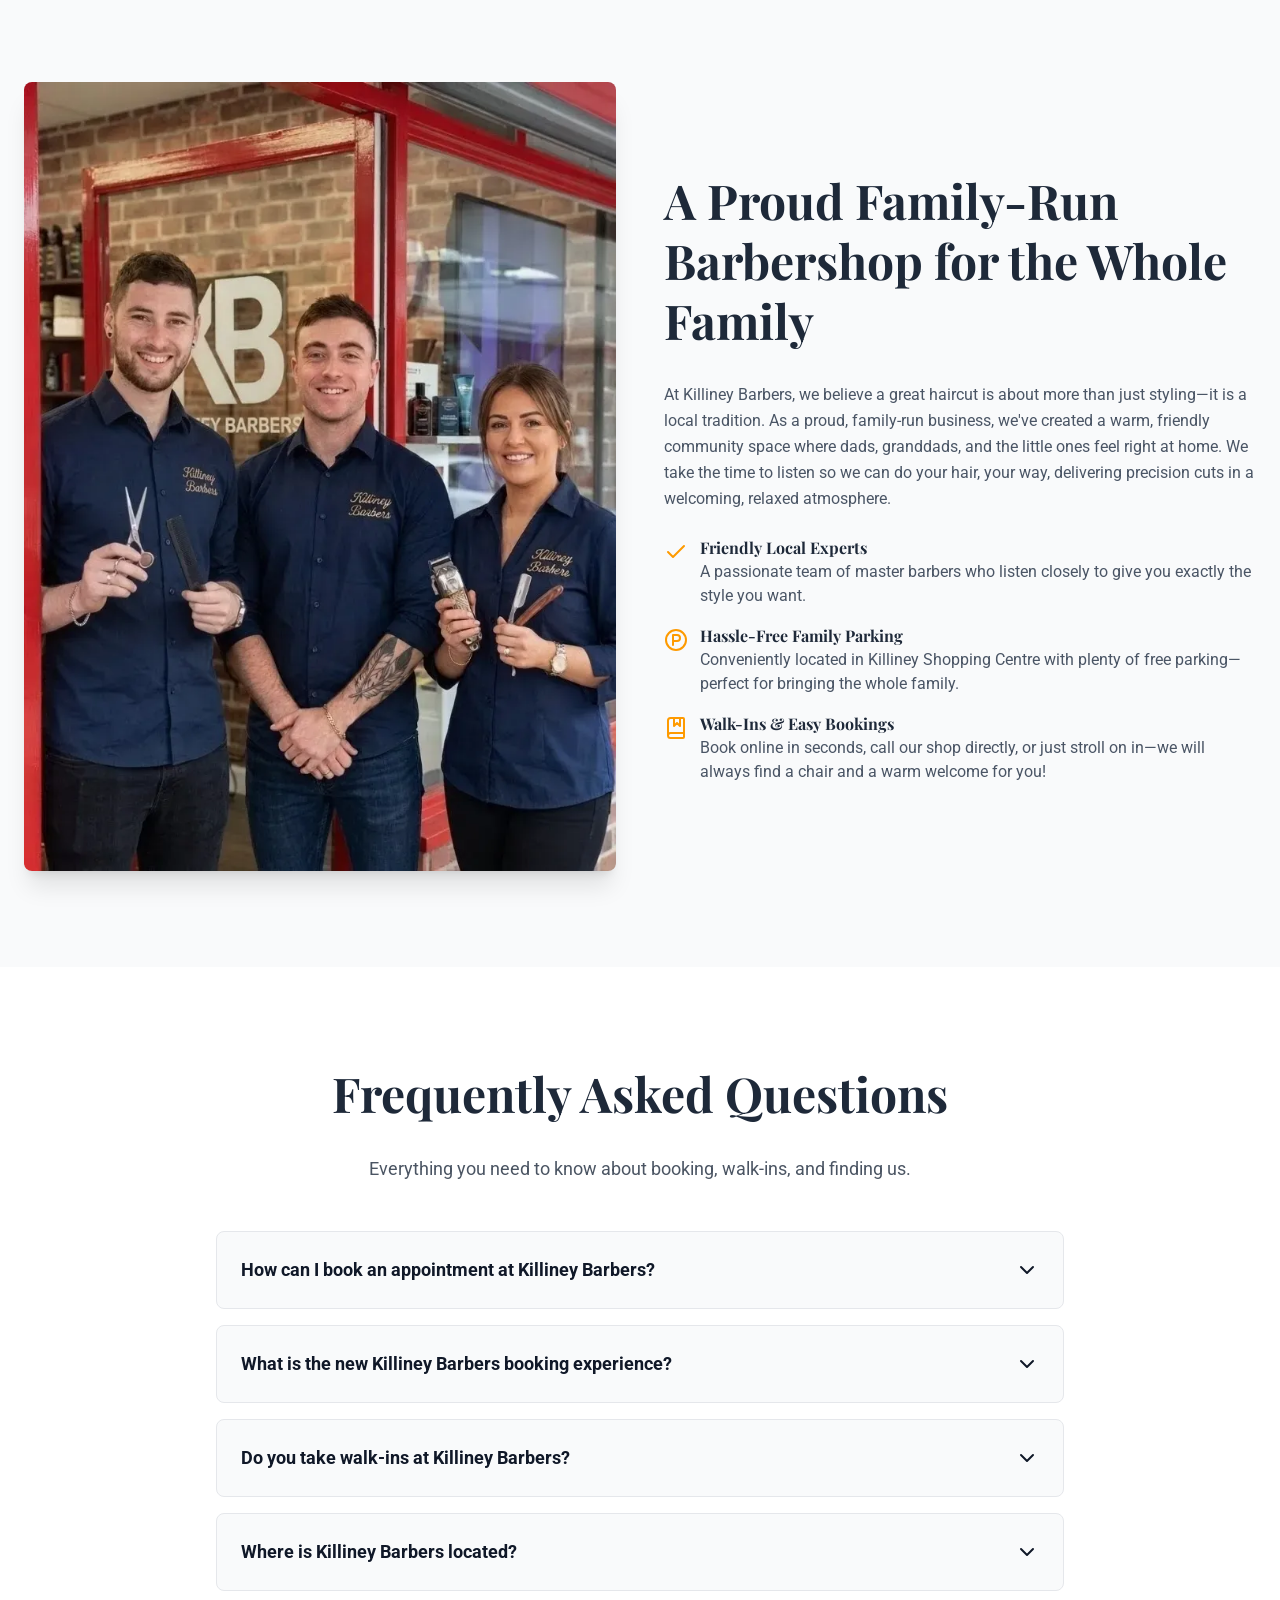
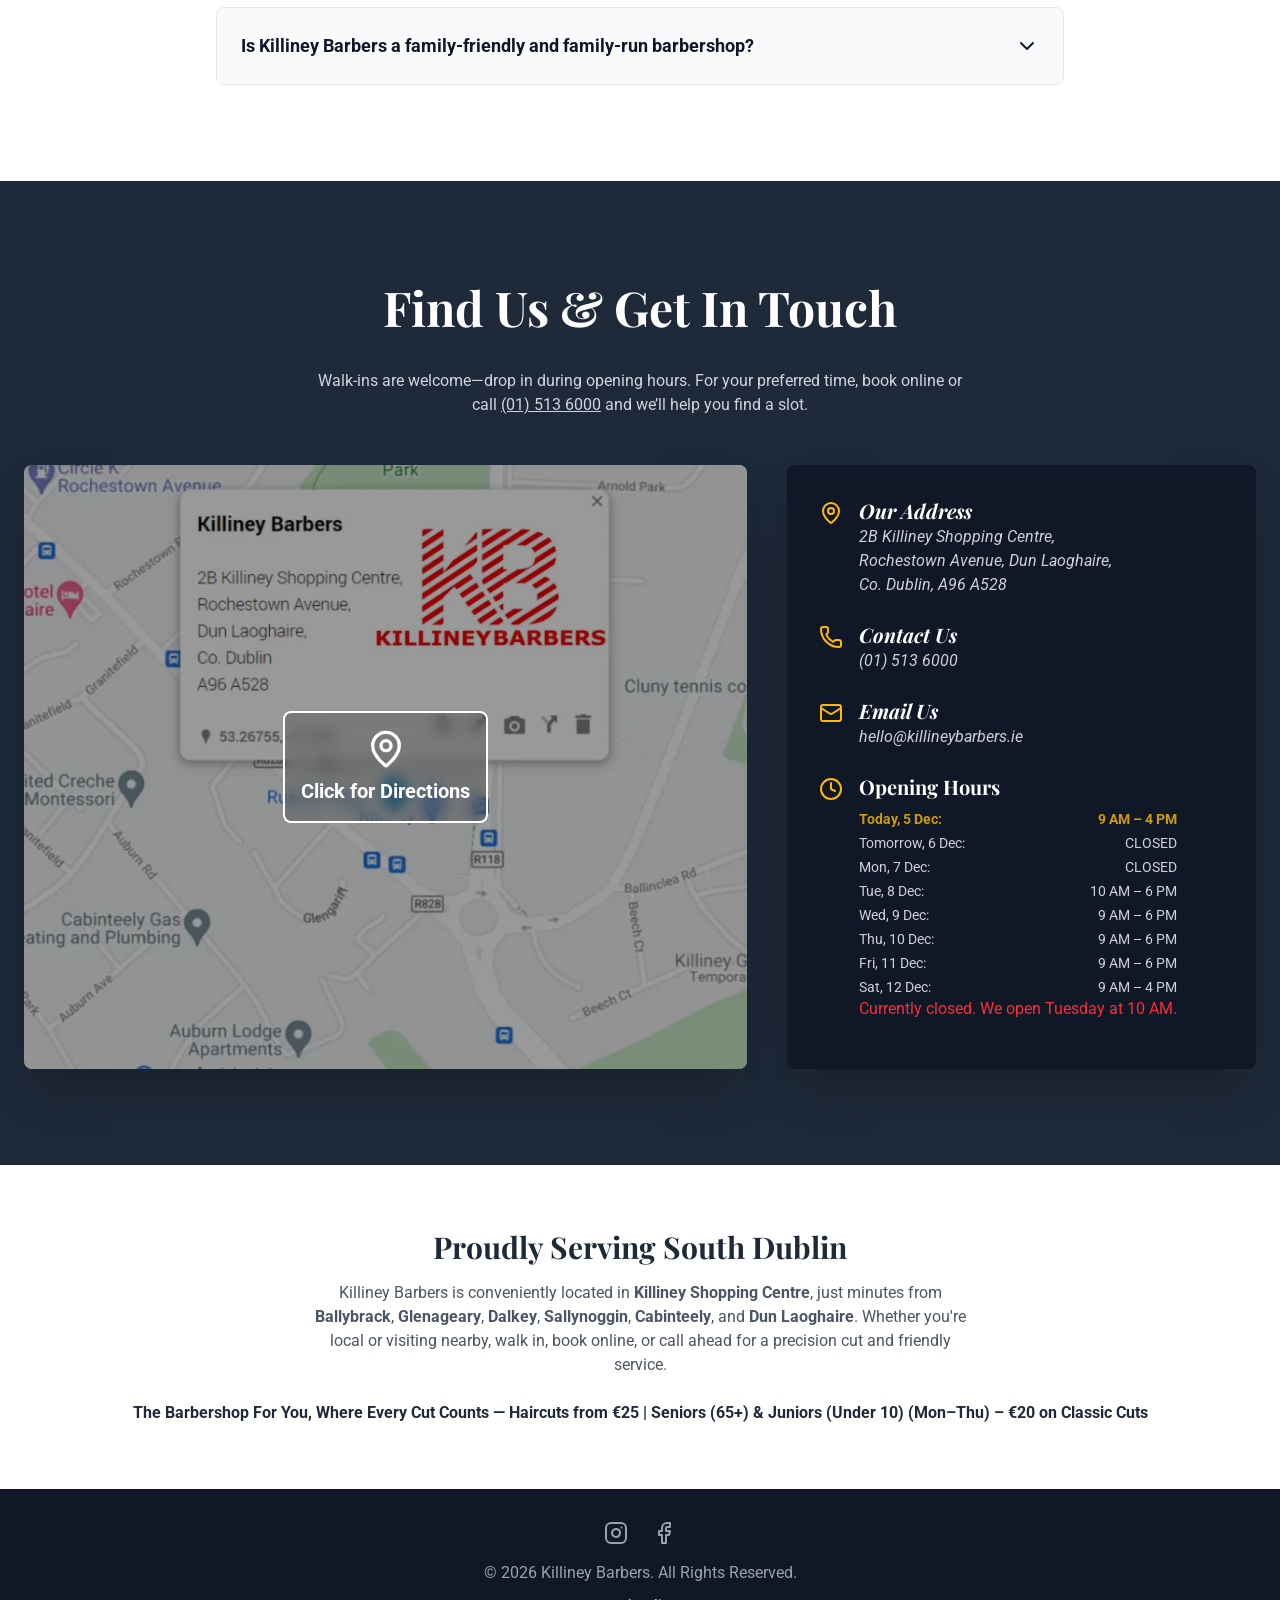
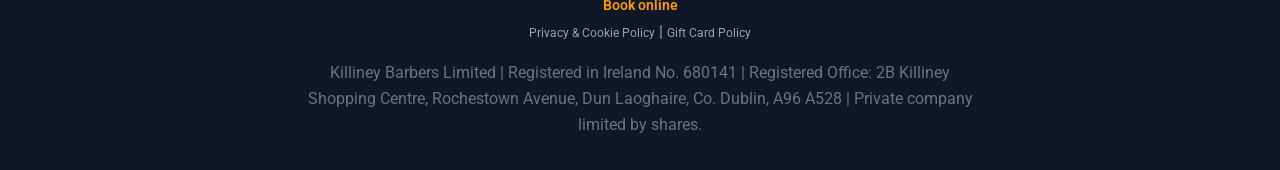
==== commit 35ab85ff: "Add files via upload" ====
--- a/index.html
+++ b/index.html
@@ -577,18 +577,18 @@
               </div>
               <p class="text-xs md:text-sm text-gray-300 uppercase tracking-widest font-semibold mb-4">Monday to Thursday</p>
               
-              <!-- Large price layout -->
-              <div class="flex items-baseline gap-x-2 mb-3 justify-center">
-                <span class="text-4xl md:text-5xl font-extrabold text-white">€20</span>
-                <span class="text-gray-400 text-sm md:text-base">Classic Cut</span>
+              <!-- Target Audience Header -->
+              <h5 class="text-base md:text-lg font-bold text-white mb-2">
+                Seniors (65+) & Juniors (Under 10)
+              </h5>
+              
+              <!-- Price Offer -->
+              <div class="flex items-baseline justify-center gap-x-2 mb-1">
+                <span class="text-gray-300 text-sm md:text-base">Classic Cut just</span>
+                <span class="text-4xl md:text-5xl font-extrabold text-amber-400">€20</span>
               </div>
               
-              <!-- Audience details -->
-              <p class="text-sm md:text-base text-gray-200 leading-relaxed">
-                For <strong class="text-white">Seniors (65+)</strong> & <strong class="text-white">Juniors (Under 10)</strong>
-              </p>
-              
-              <p class="text-gray-400 text-[11px] mt-3 font-medium">
+              <p class="text-gray-400 text-[11px] mt-2 font-medium">
                 (Excludes skin fades)
               </p>
             </div>
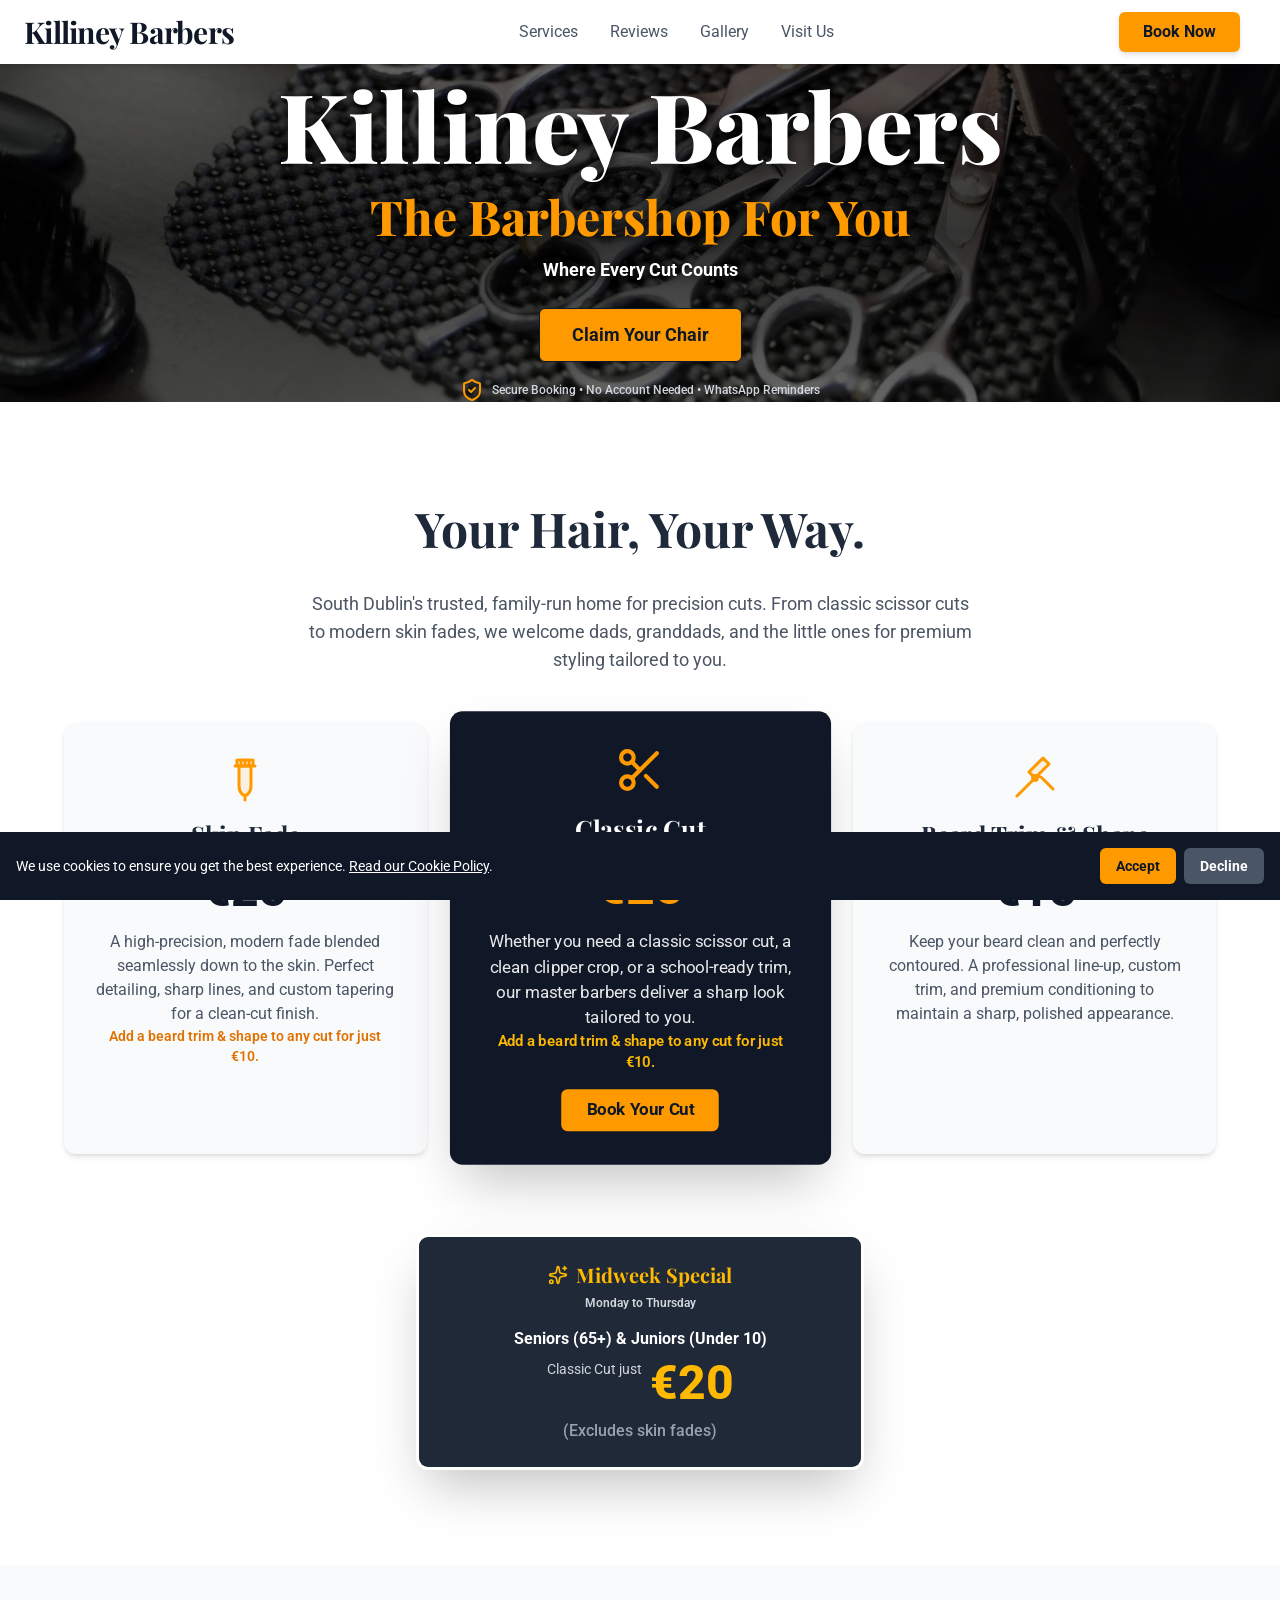
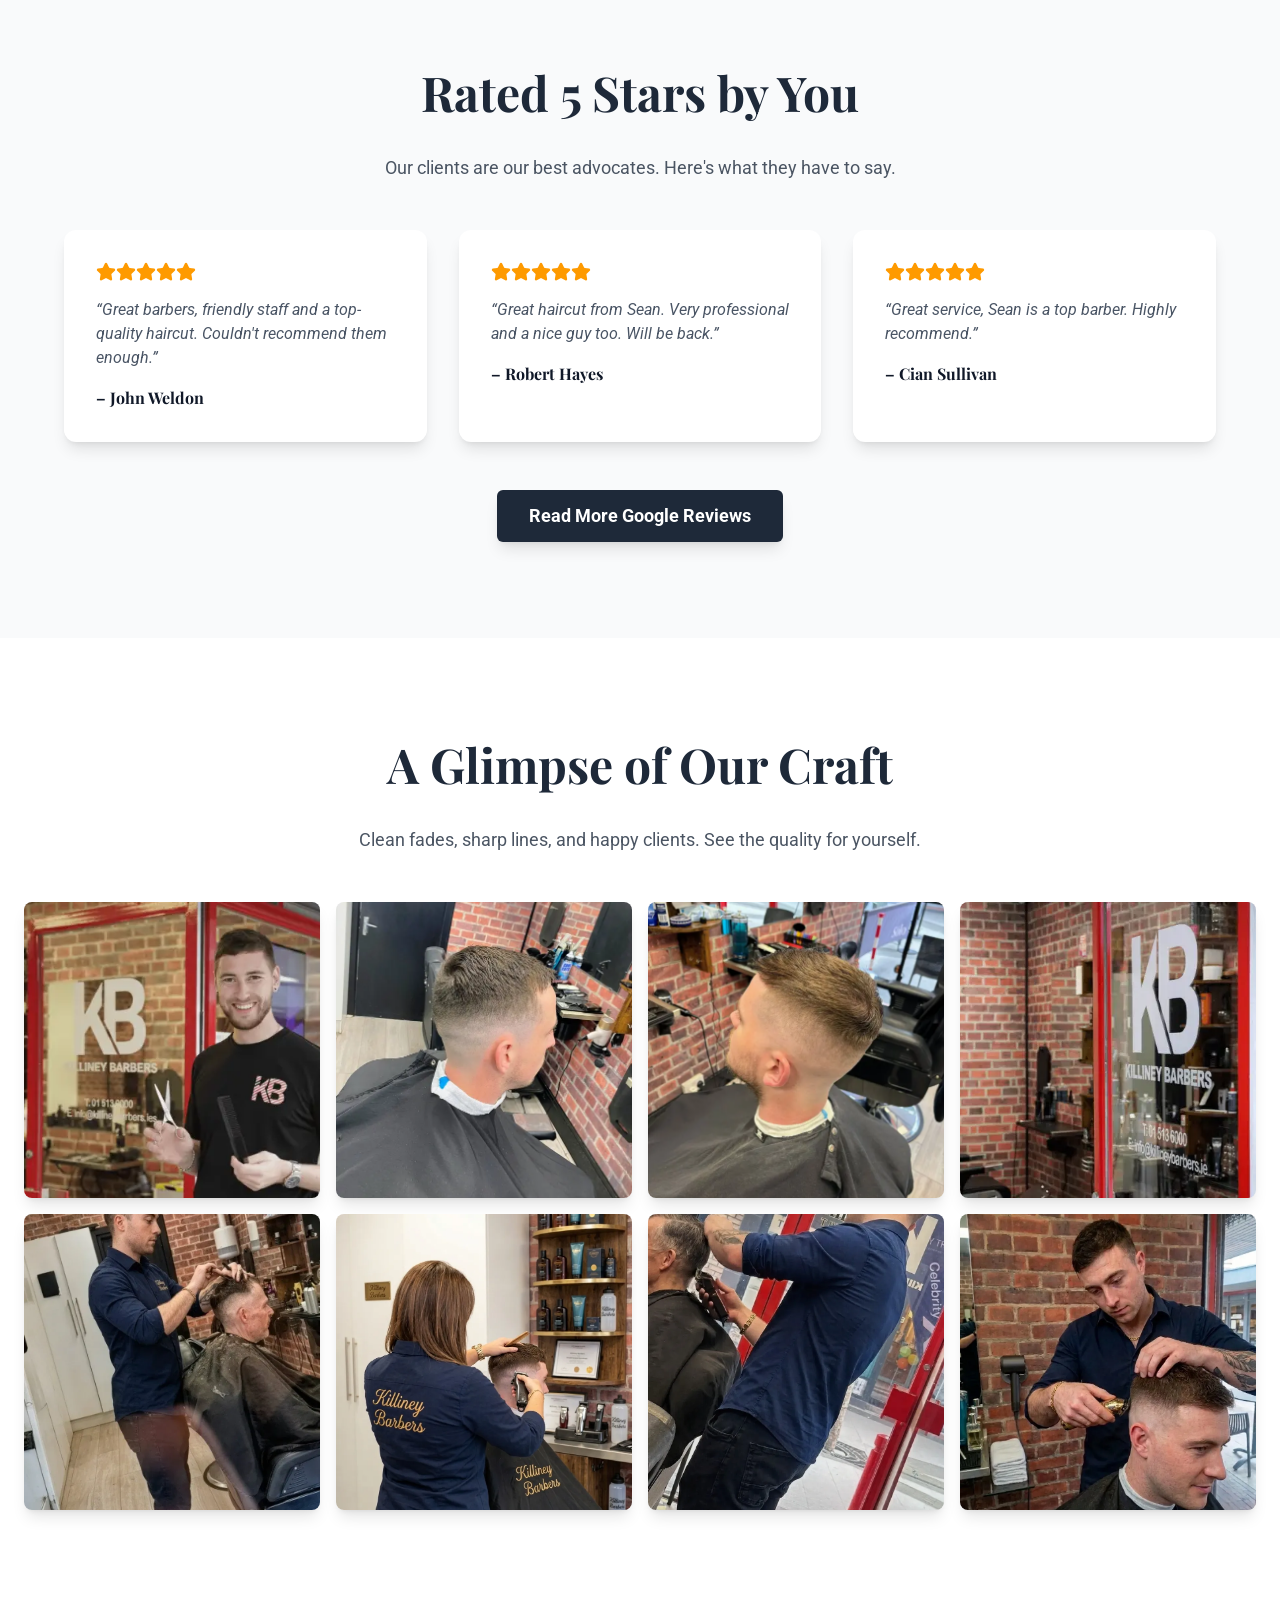
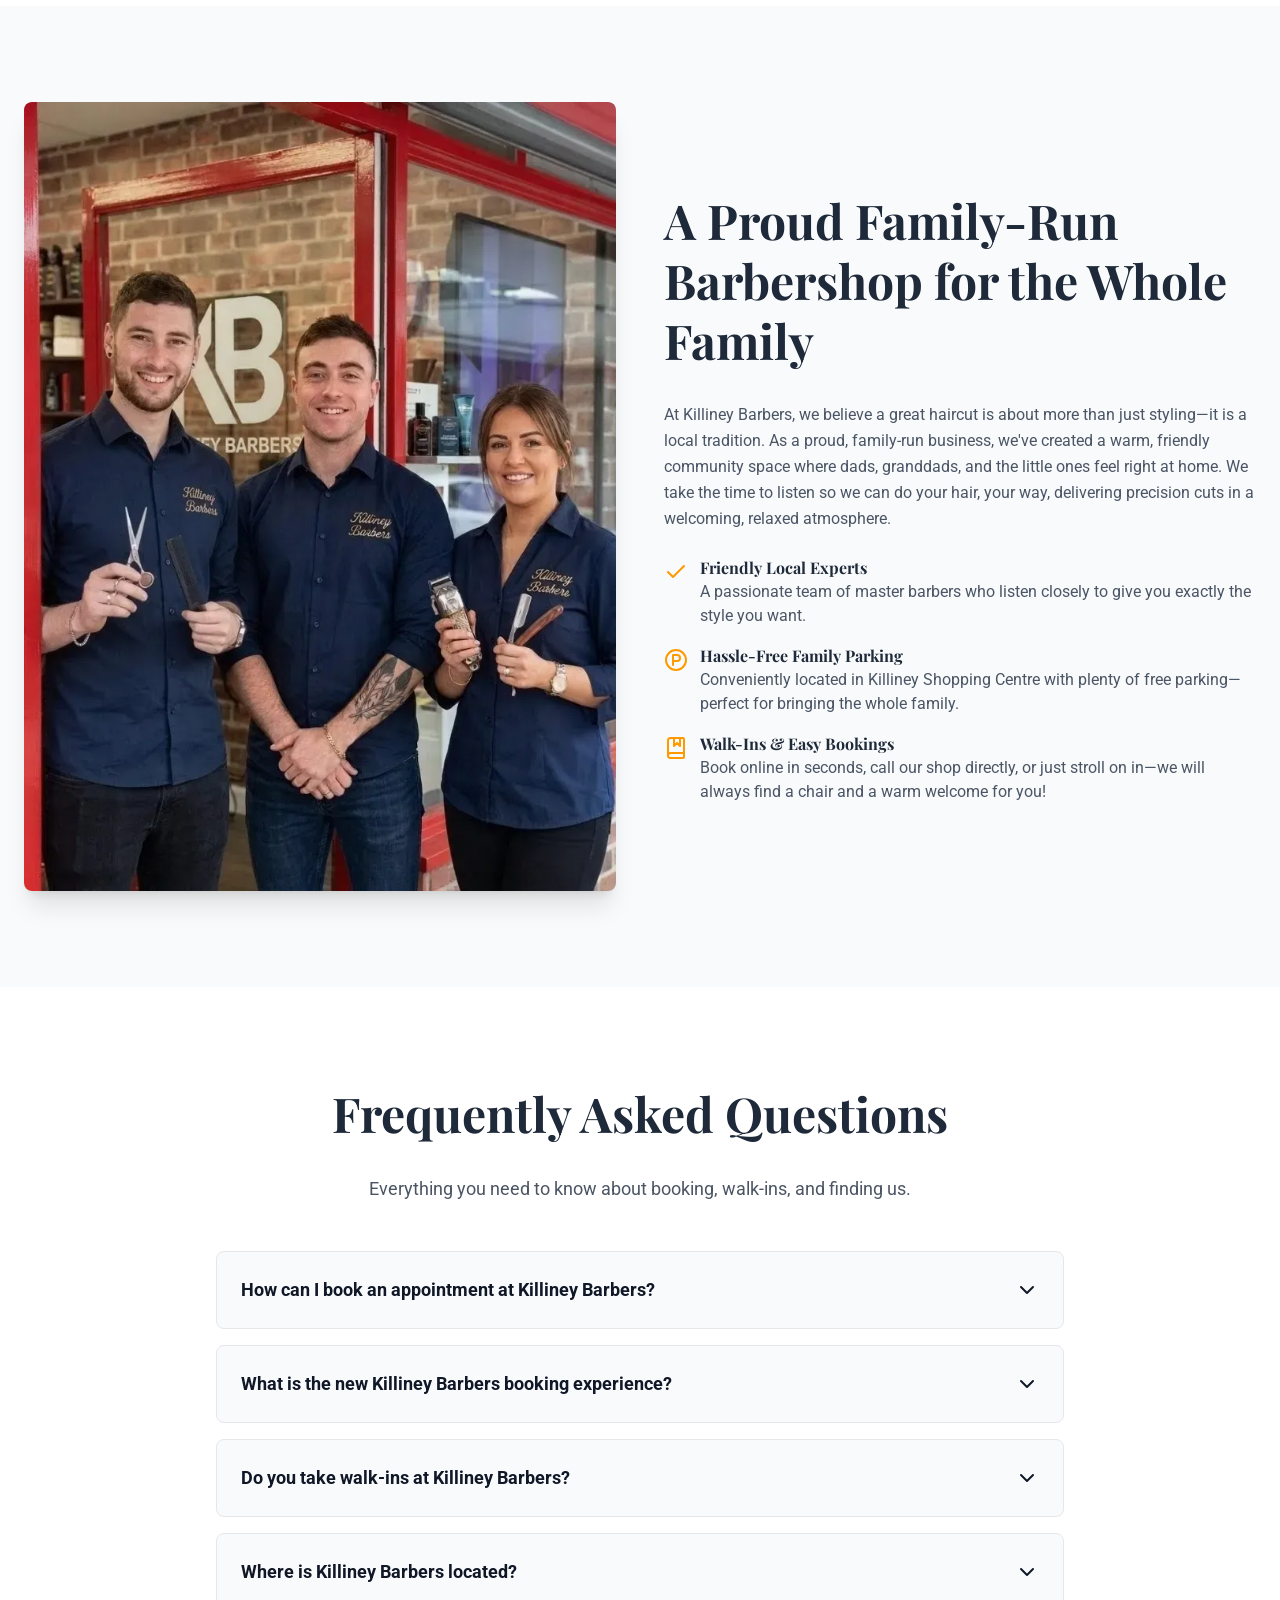
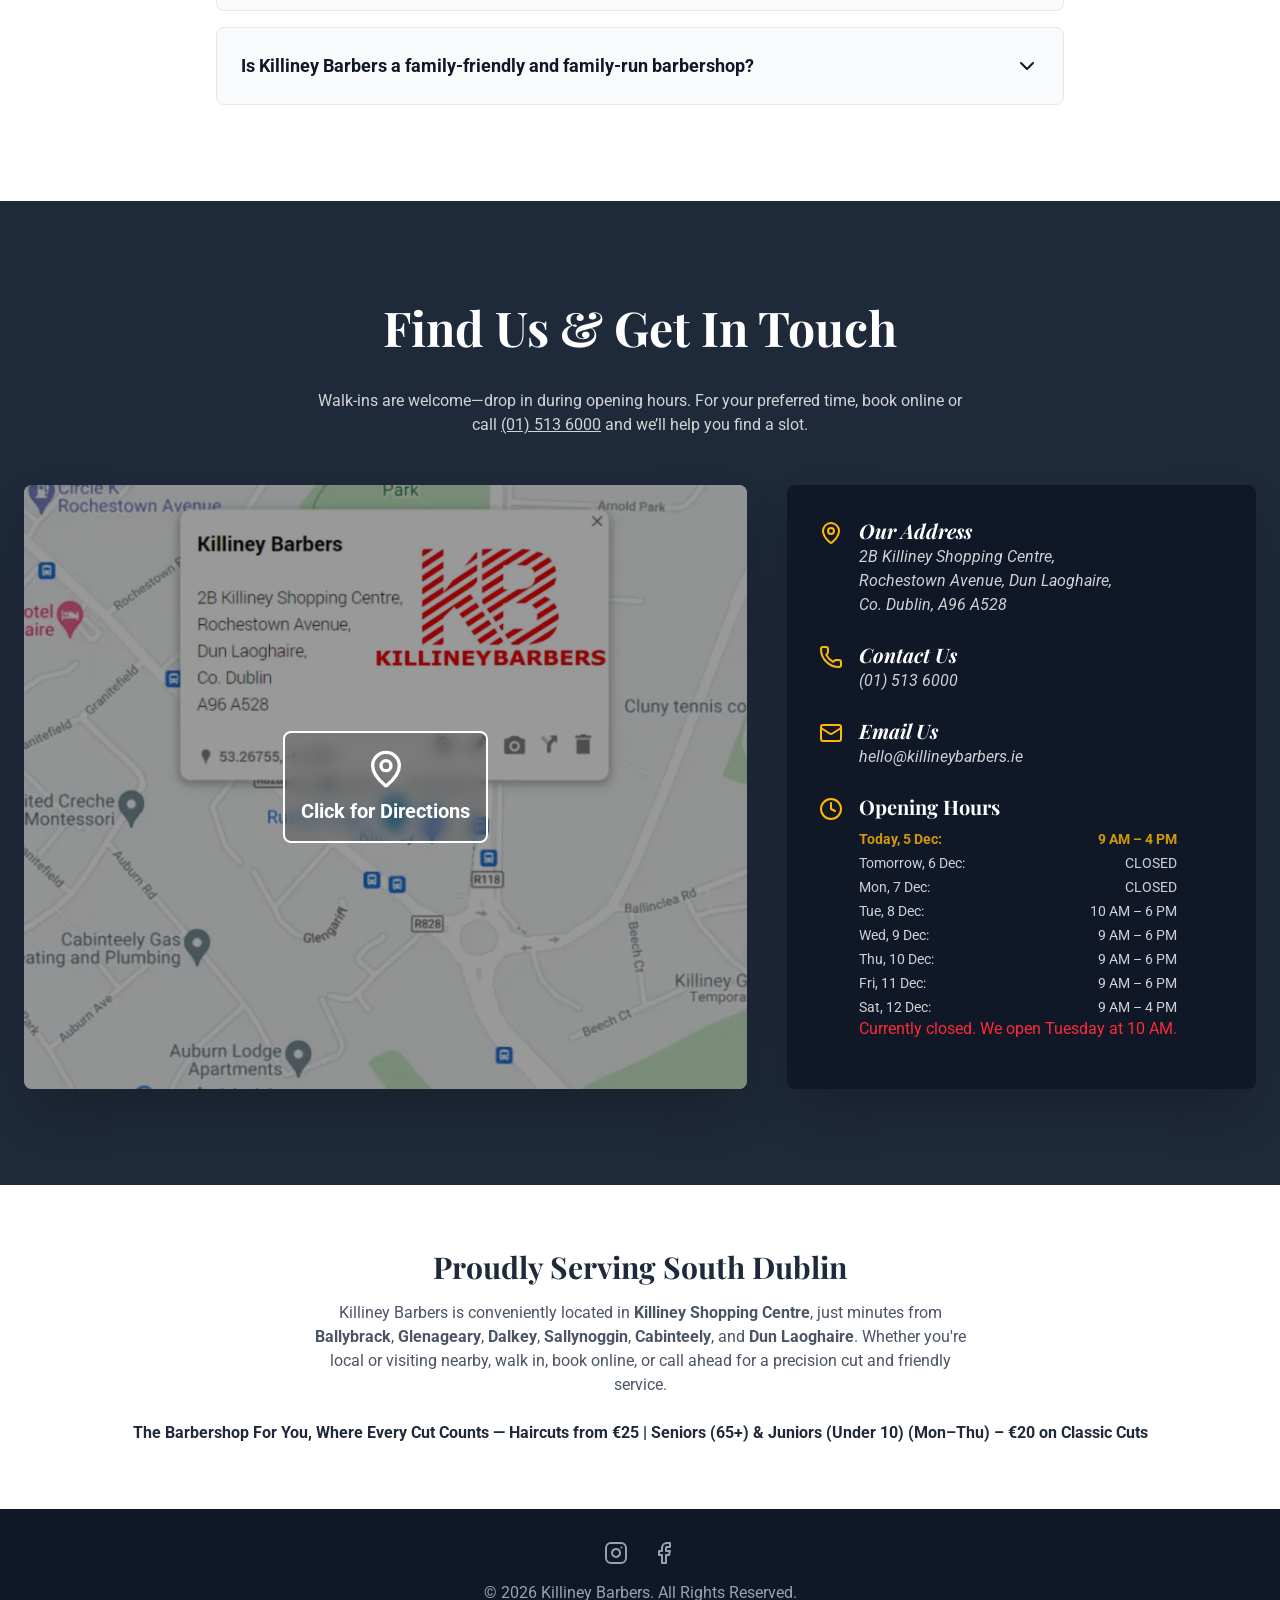
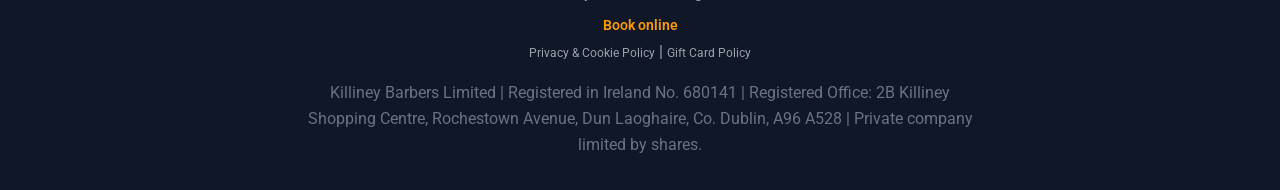
==== commit 76808630: "Add files via upload" ====
--- a/index.html
+++ b/index.html
@@ -533,7 +533,7 @@
             <h3 class="text-2xl font-bold mb-4">Classic Cut</h3>
             <p class="text-5xl font-extrabold mb-4 text-amber-500">€25</p>
             <p class="opacity-90 mb-3">Whether you need a classic scissor cut, a clean clipper crop, or a school-ready trim, our master barbers deliver a sharp look tailored to you.</p>
-            <p class="text-amber-400 font-semibold text-sm mb-4">Add a beard trim to any cut for just €10.</p>
+            <p class="text-amber-400 font-semibold text-sm mb-4">Add a beard trim & shape to any cut for just €10.</p>
             <button
               class="js-open-booking-modal inline-block bg-amber-500 text-gray-900 font-bold py-2 px-6 rounded-md hover:bg-amber-400 group-hover:scale-105 transition-all duration-300">Book
               Your Cut</button>
@@ -550,7 +550,7 @@
             <h3 class="text-2xl font-bold mb-4">Skin Fade</h3>
             <p class="text-5xl font-extrabold text-gray-900 mb-4">€25</p>
             <p class="text-gray-600 mb-3">A high-precision, modern fade blended seamlessly down to the skin. Perfect detailing, sharp lines, and custom tapering for a clean-cut finish.</p>
-            <p class="text-amber-600 font-semibold text-sm mb-4">Add a beard trim to any cut for just €10.</p>
+            <p class="text-amber-600 font-semibold text-sm mb-4">Add a beard trim & shape to any cut for just €10.</p>
           </div>
 
           <!-- Beard Trim Card -->
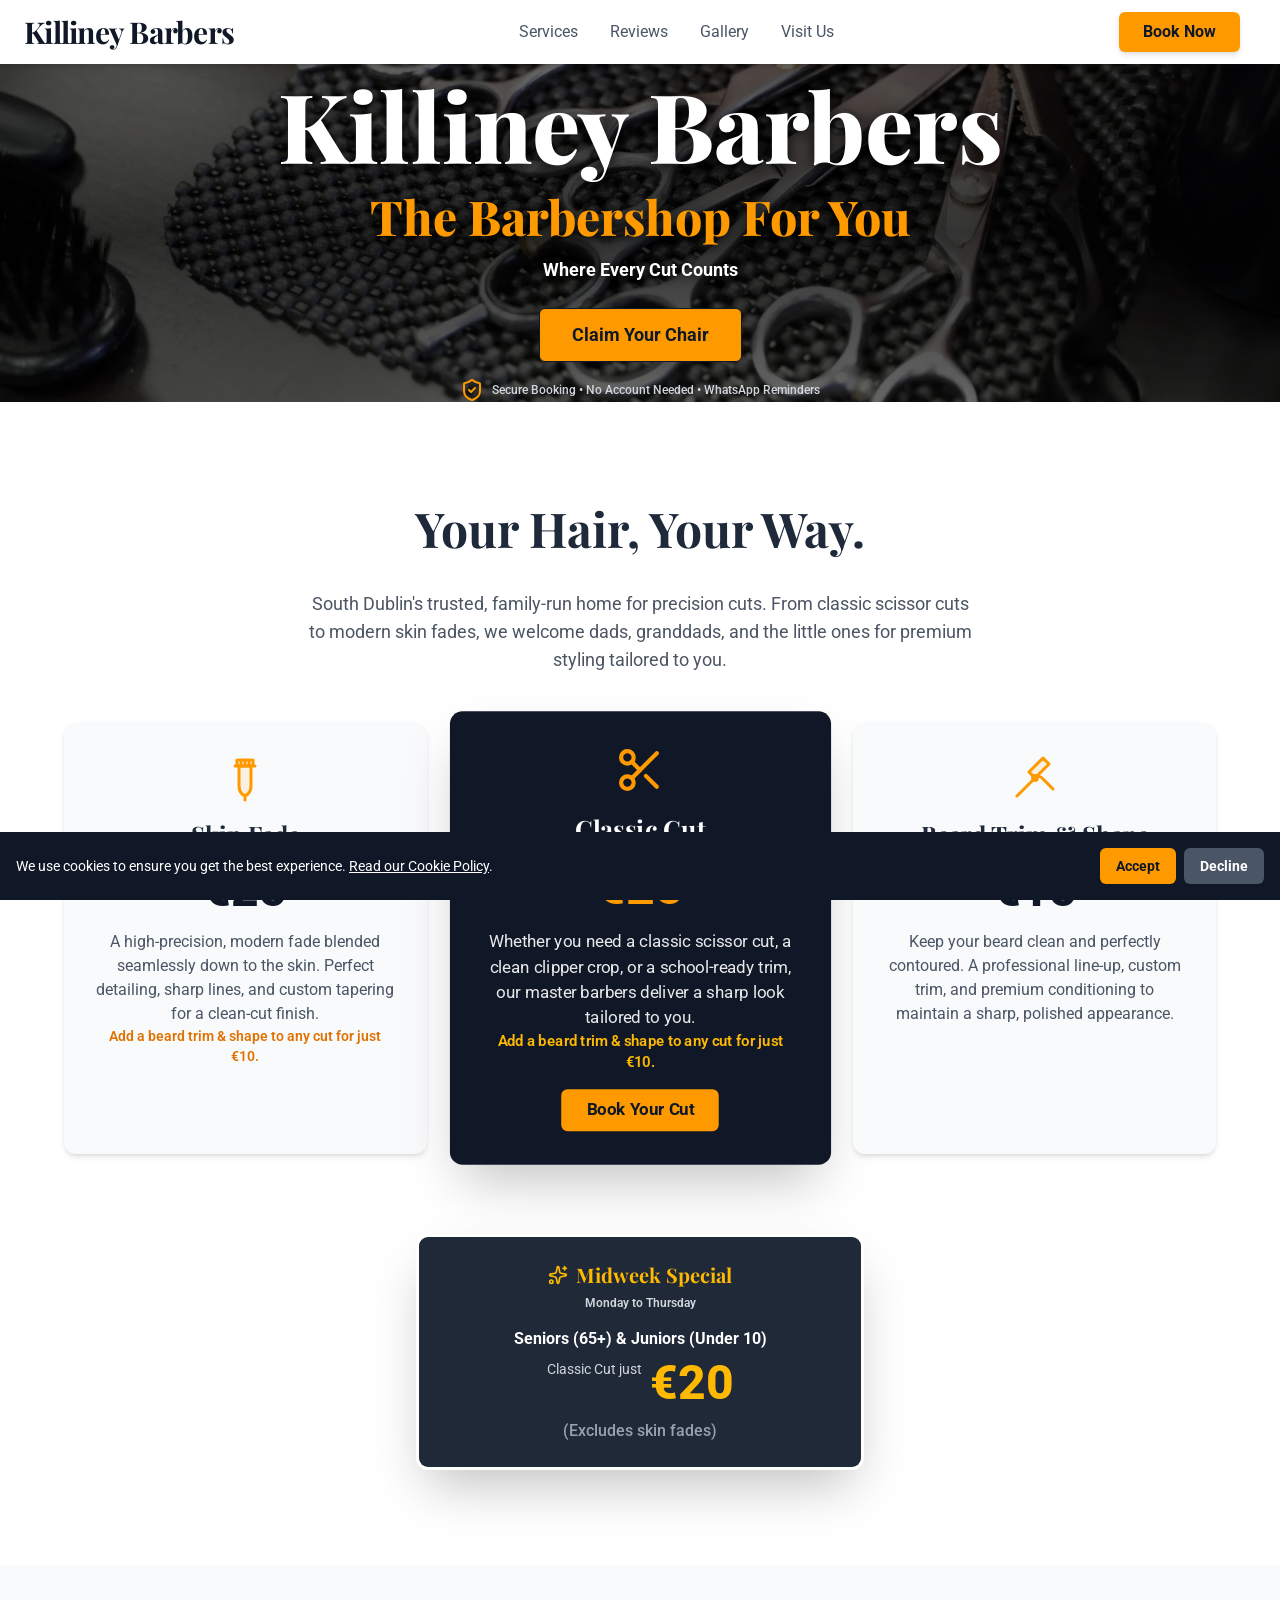
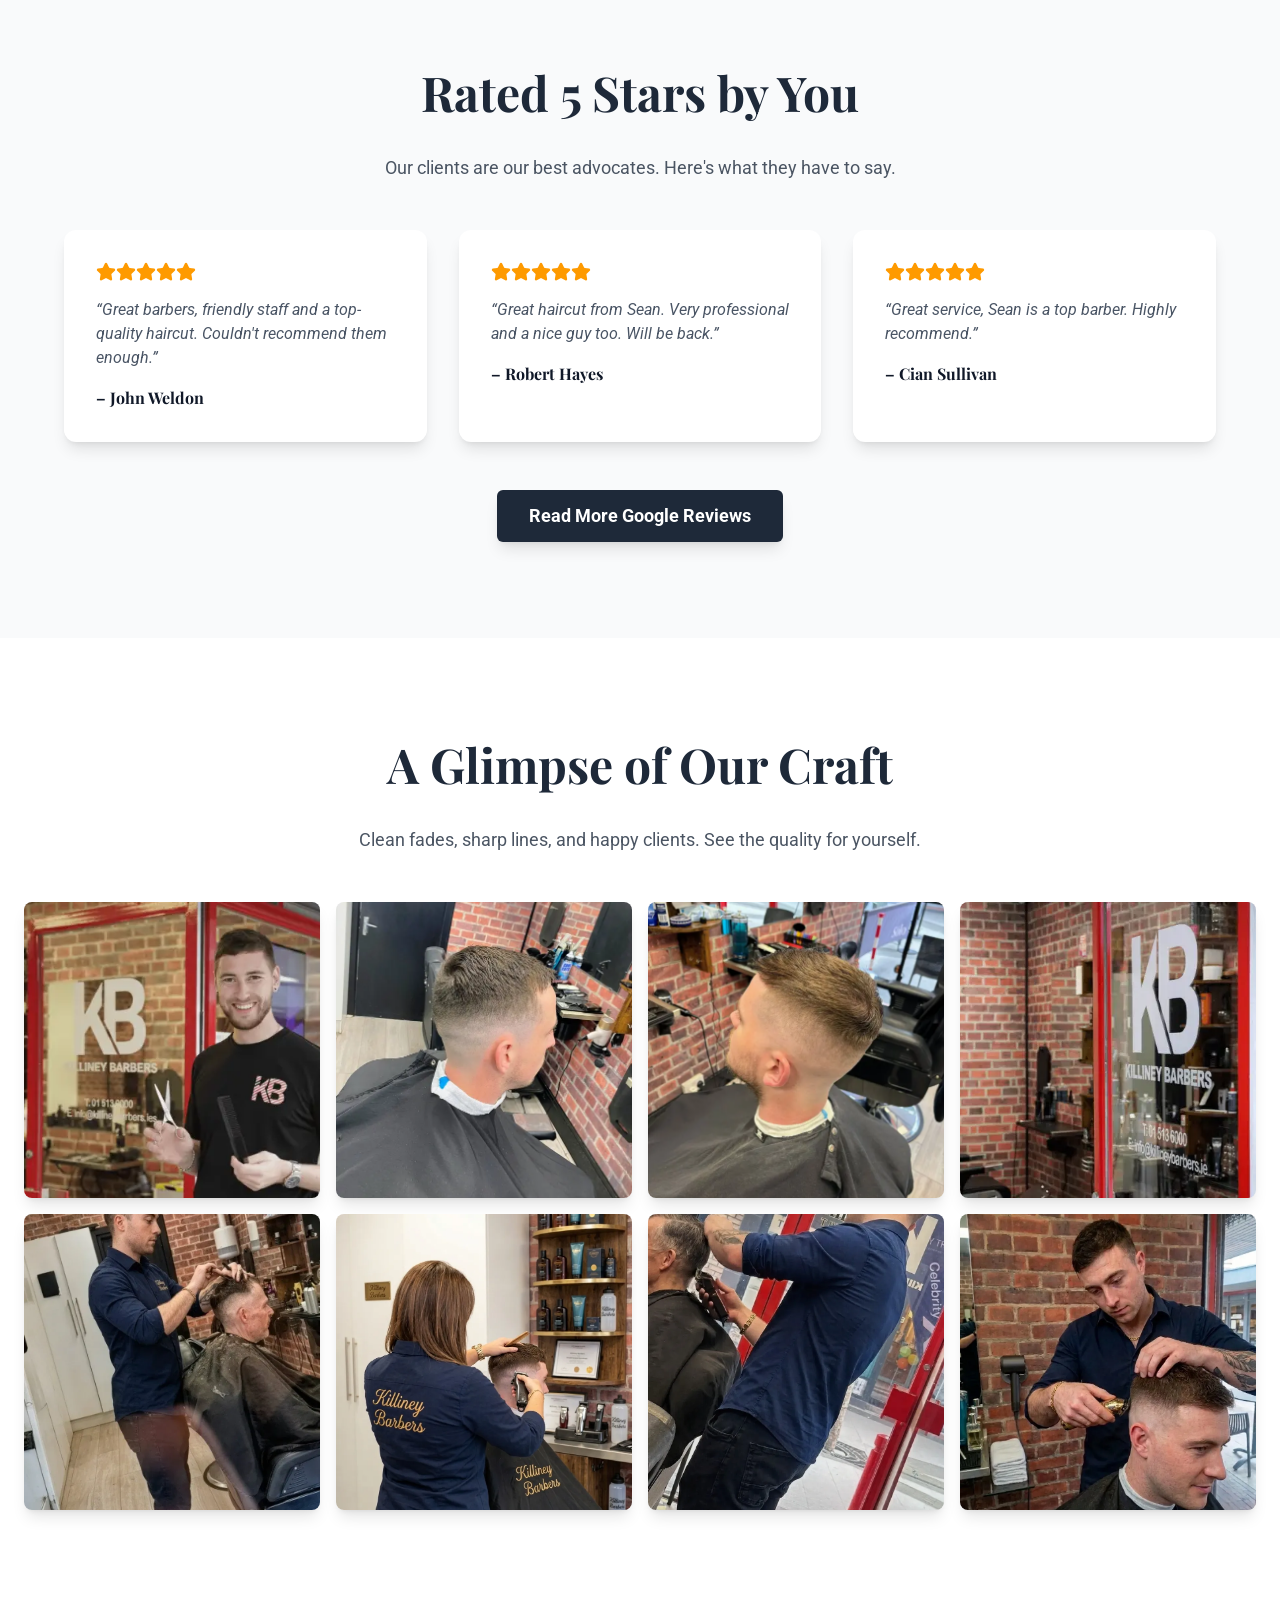
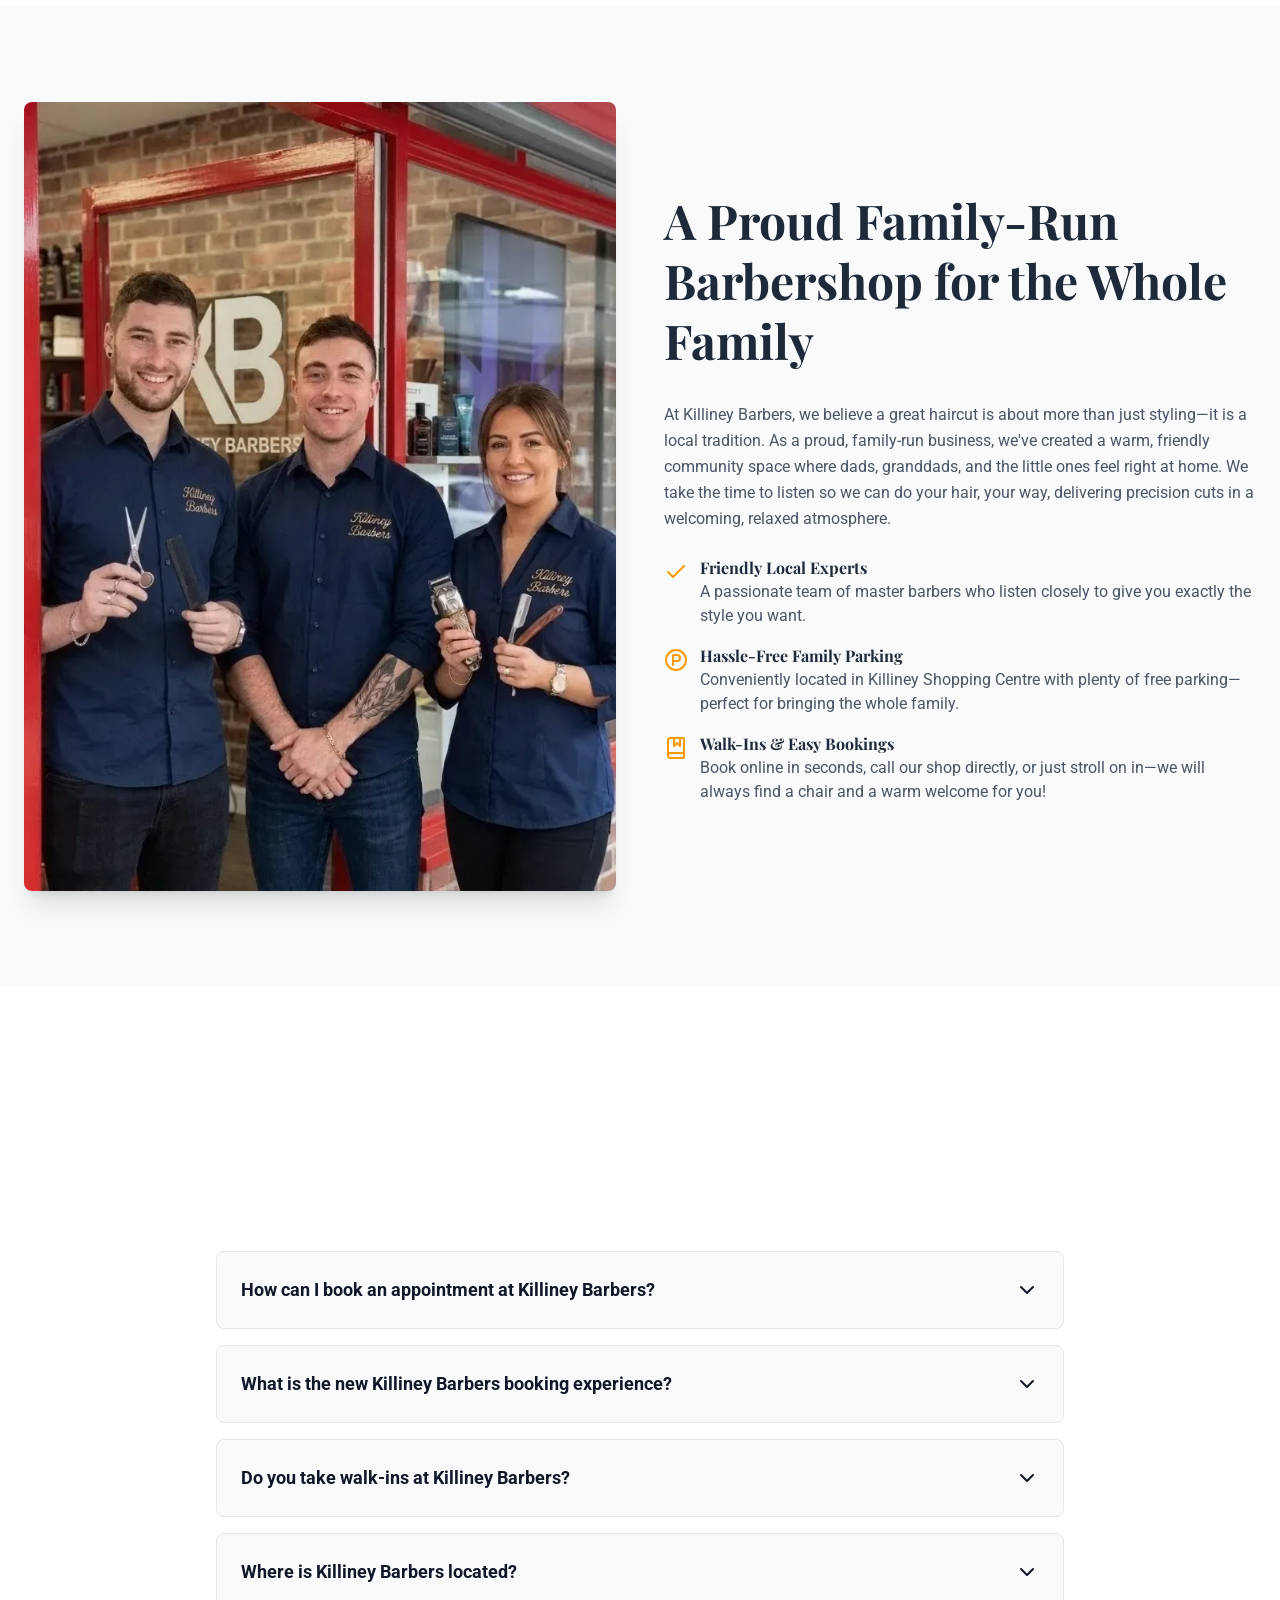
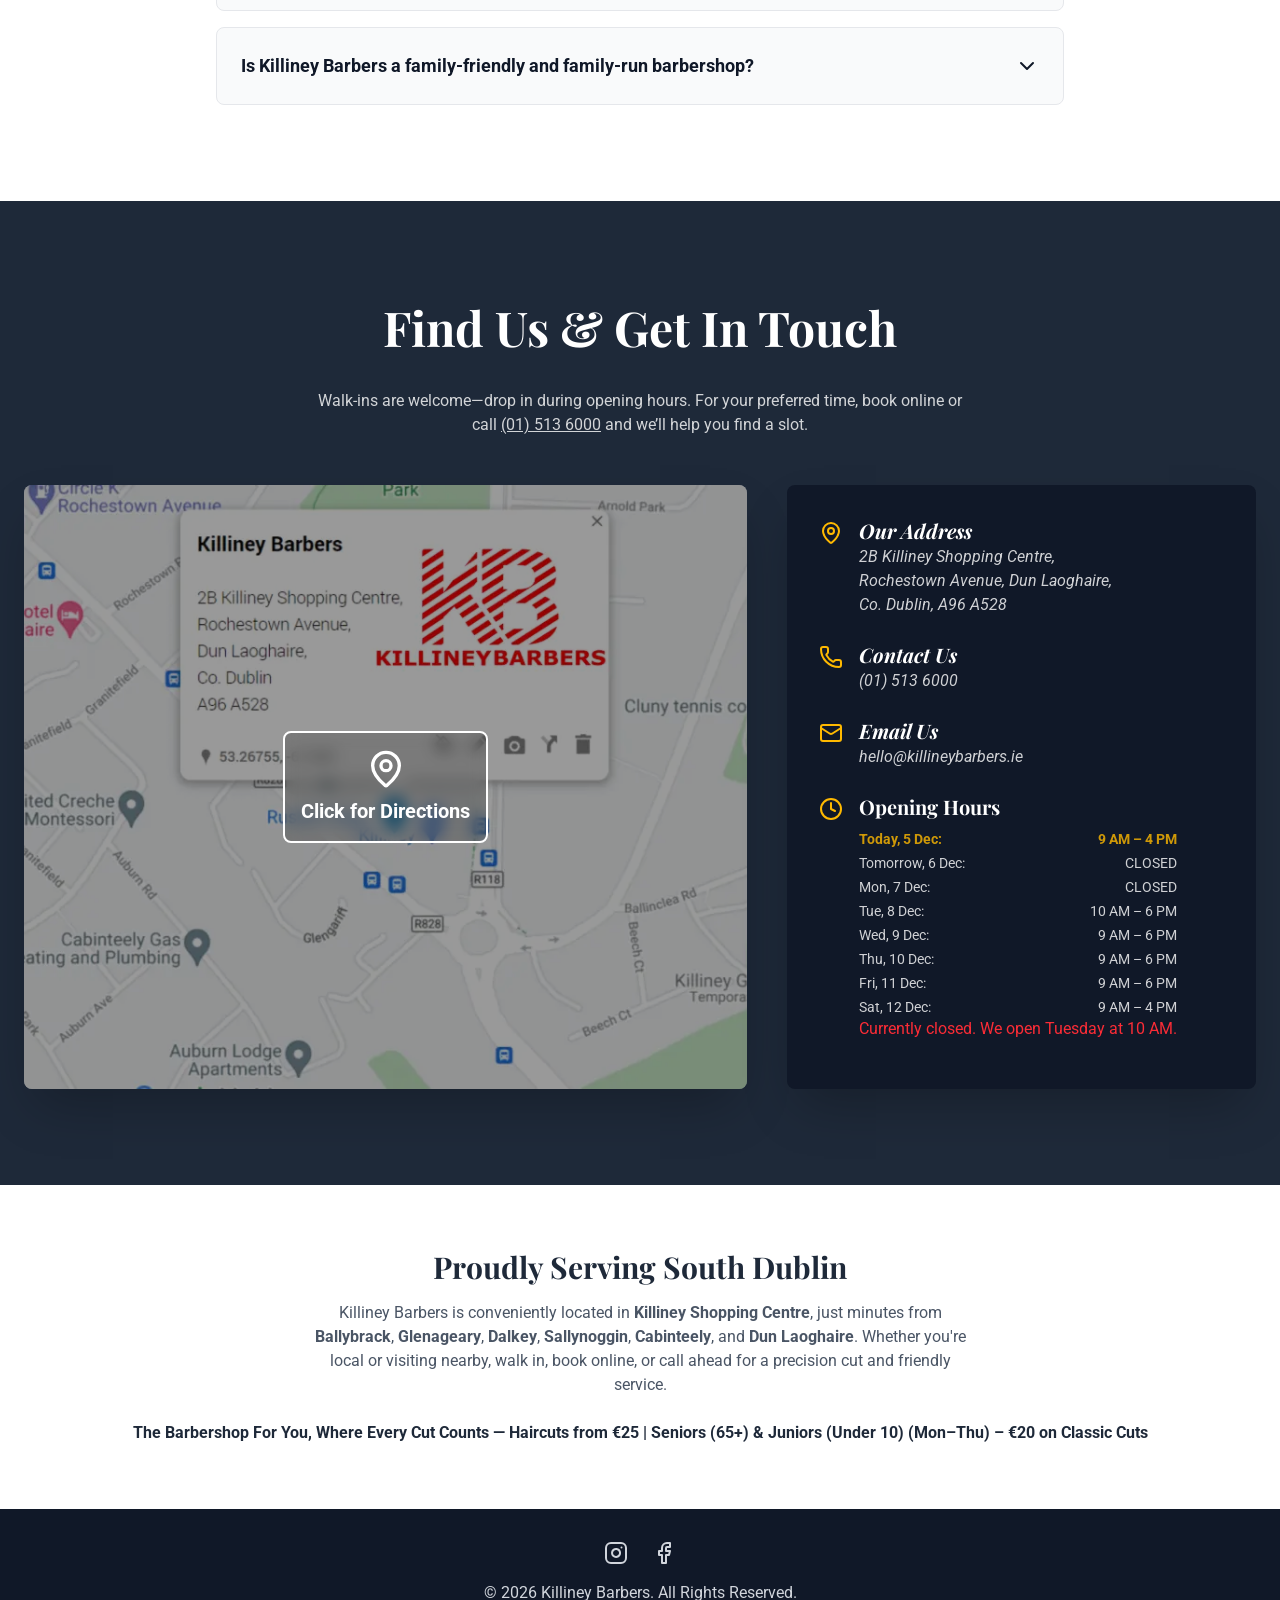
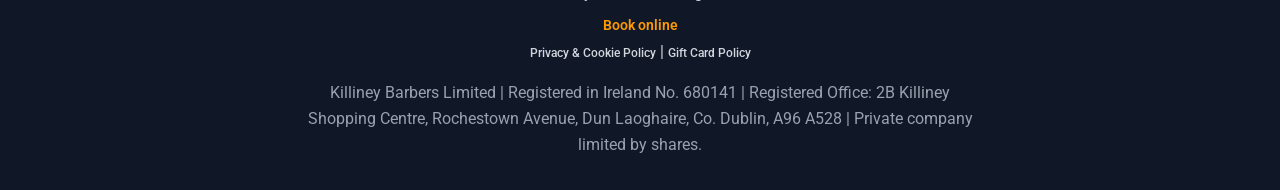
==== commit 1170a56c: "Add files via upload" ====
--- a/index.html
+++ b/index.html
@@ -434,6 +434,20 @@
         transform: translate(-50%, -50%) rotate(360deg);
       }
     }
+
+    /* Pulse Glow Animation for CTA Buttons */
+    .btn-pulse-glow {
+      animation: pulse-glow 2s cubic-bezier(0.4, 0, 0.6, 1) infinite;
+    }
+
+    @keyframes pulse-glow {
+      0%, 100% {
+        box-shadow: 0 4px 6px -1px rgba(245, 158, 11, 0.4), 0 2px 4px -1px rgba(245, 158, 11, 0.2), 0 0 0 0px rgba(245, 158, 11, 0.4);
+      }
+      50% {
+        box-shadow: 0 10px 15px -3px rgba(245, 158, 11, 0.3), 0 4px 6px -2px rgba(245, 158, 11, 0.15), 0 0 0 8px rgba(245, 158, 11, 0);
+      }
+    }
   </style>
 </head>
 
@@ -462,7 +476,7 @@
       </nav>
       <div class="flex items-center space-x-4">
         <button
-          class="js-open-booking-modal hidden sm:block bg-amber-500 text-gray-900 font-bold py-2 px-6 rounded-md hover:bg-amber-400 transition-colors duration-300 shadow-md hover:shadow-lg transform hover:scale-105">
+          class="js-open-booking-modal hidden sm:block bg-amber-500 text-gray-900 font-bold py-2 px-6 rounded-md hover:bg-amber-400 transition-colors duration-300 shadow-md hover:shadow-lg transform hover:scale-105 btn-pulse-glow">
           Book Now
         </button>
         <button id="mobile-menu-button" aria-label="Toggle mobile menu"
@@ -895,23 +909,23 @@
 
   <!-- Footer -->
   <!-- Footer -->
-  <footer class="bg-gray-900 text-gray-400">
+  <footer class="bg-gray-900 text-gray-300">
     <div class="container mx-auto px-6 py-8 text-center">
       <div class="flex justify-center space-x-6 mb-4"><a href="https://instagram.com/killineybarbers"
-          class="hover:text-amber-500 transition-colors"><span class="sr-only">Instagram</span><i
+          class="hover:text-amber-400 transition-colors"><span class="sr-only">Instagram</span><i
             data-lucide="instagram" class="w-6 h-6"></i></a><a href="https://facebook.com/killineybarbers"
-          class="hover:text-amber-500 transition-colors"><span class="sr-only">Facebook</span><i data-lucide="facebook"
+          class="hover:text-amber-400 transition-colors"><span class="sr-only">Facebook</span><i data-lucide="facebook"
             class="w-6 h-6"></i></a></div>
       <p>&copy; <span id="year"></span> Killiney Barbers. All Rights Reserved.</p>
       <p class="mt-2"><a
           href="https://book.killineybarbers.ie/?utm_source=killineybarbers.ie&amp;utm_medium=website&amp;utm_campaign=book&amp;utm_content=footer"
           target="_blank" rel="noopener noreferrer" data-ga-location="footer"
           class="text-sm text-amber-500 hover:text-amber-400 font-semibold">Book online</a></p>
-      <a href="/privacy-policy.html" class="text-xs text-gray-400 hover:text-amber-500 mt-2 inline-block">Privacy &
+      <a href="/privacy-policy.html" class="text-xs text-gray-300 hover:text-amber-400 mt-2 inline-block font-medium">Privacy &
         Cookie Policy</a> |
-      <a href="/gift-card-policy.html" class="text-xs text-gray-400 hover:text-amber-500 mt-2 inline-block">Gift Card
+      <a href="/gift-card-policy.html" class="text-xs text-gray-300 hover:text-amber-400 mt-2 inline-block font-medium">Gift Card
         Policy</a>
-      <p class="text-[10px] text-gray-500 mt-4 leading-relaxed max-w-2xl mx-auto">
+      <p class="text-[10px] text-gray-400 mt-4 leading-relaxed max-w-2xl mx-auto">
         Killiney Barbers Limited | Registered in Ireland No. 680141 | Registered Office: 2B Killiney Shopping Centre,
         Rochestown Avenue, Dun Laoghaire, Co. Dublin, A96 A528 | Private company limited by shares.
       </p>
@@ -920,7 +934,7 @@
 
   <!-- Floating Action Button for Booking -->
   <button id="fab-booking-button"
-    class="js-open-booking-modal hidden fixed bottom-6 right-6 bg-amber-500 text-gray-900 w-16 h-16 rounded-full shadow-xl flex items-center justify-center transform hover:scale-110 transition-all duration-300 z-30"><i
+    class="js-open-booking-modal hidden fixed bottom-6 right-6 bg-amber-500 text-gray-900 w-16 h-16 rounded-full shadow-xl flex items-center justify-center transform hover:scale-110 transition-all duration-300 z-30 btn-pulse-glow"><i
       data-lucide="calendar-plus" class="w-8 h-8"></i><span class="sr-only">Book an Appointment</span></button>
 
   <!-- Booking Modal (Redesigned as Mobile Bottom-Sheet) -->
